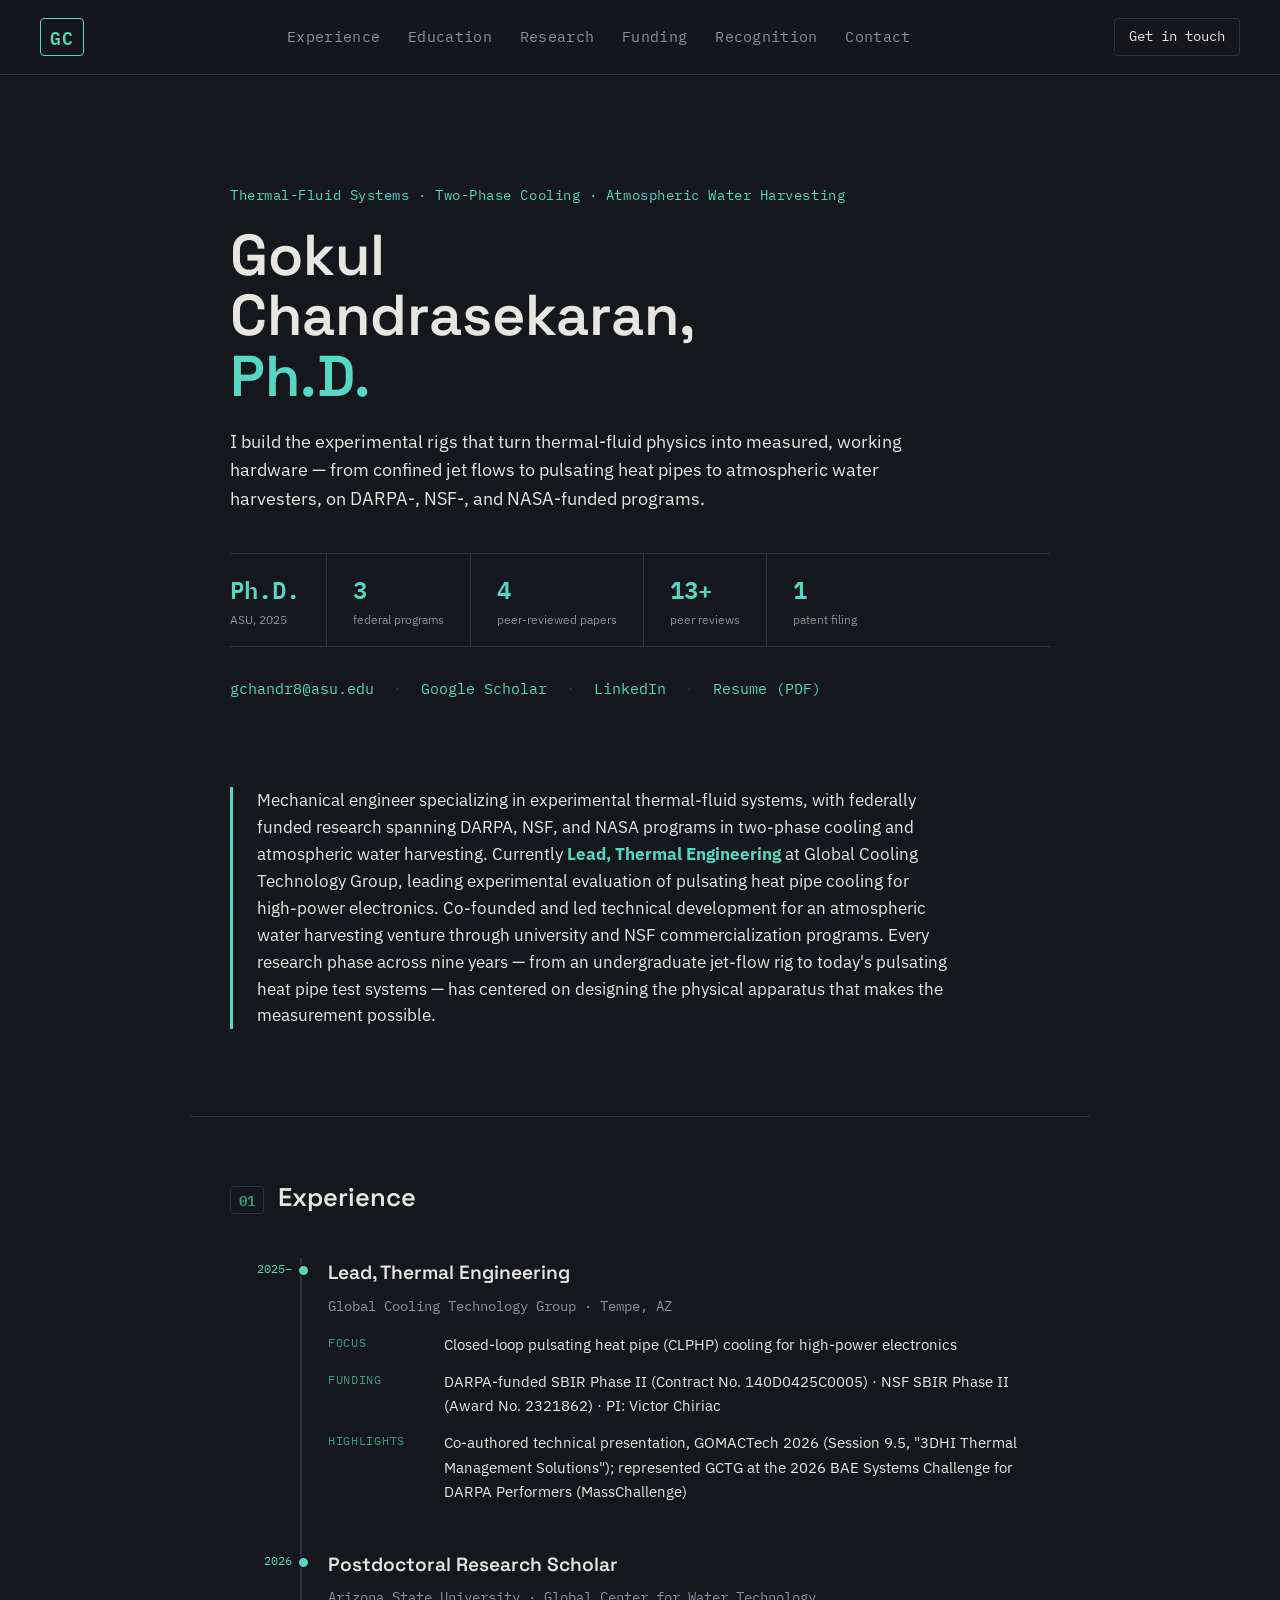
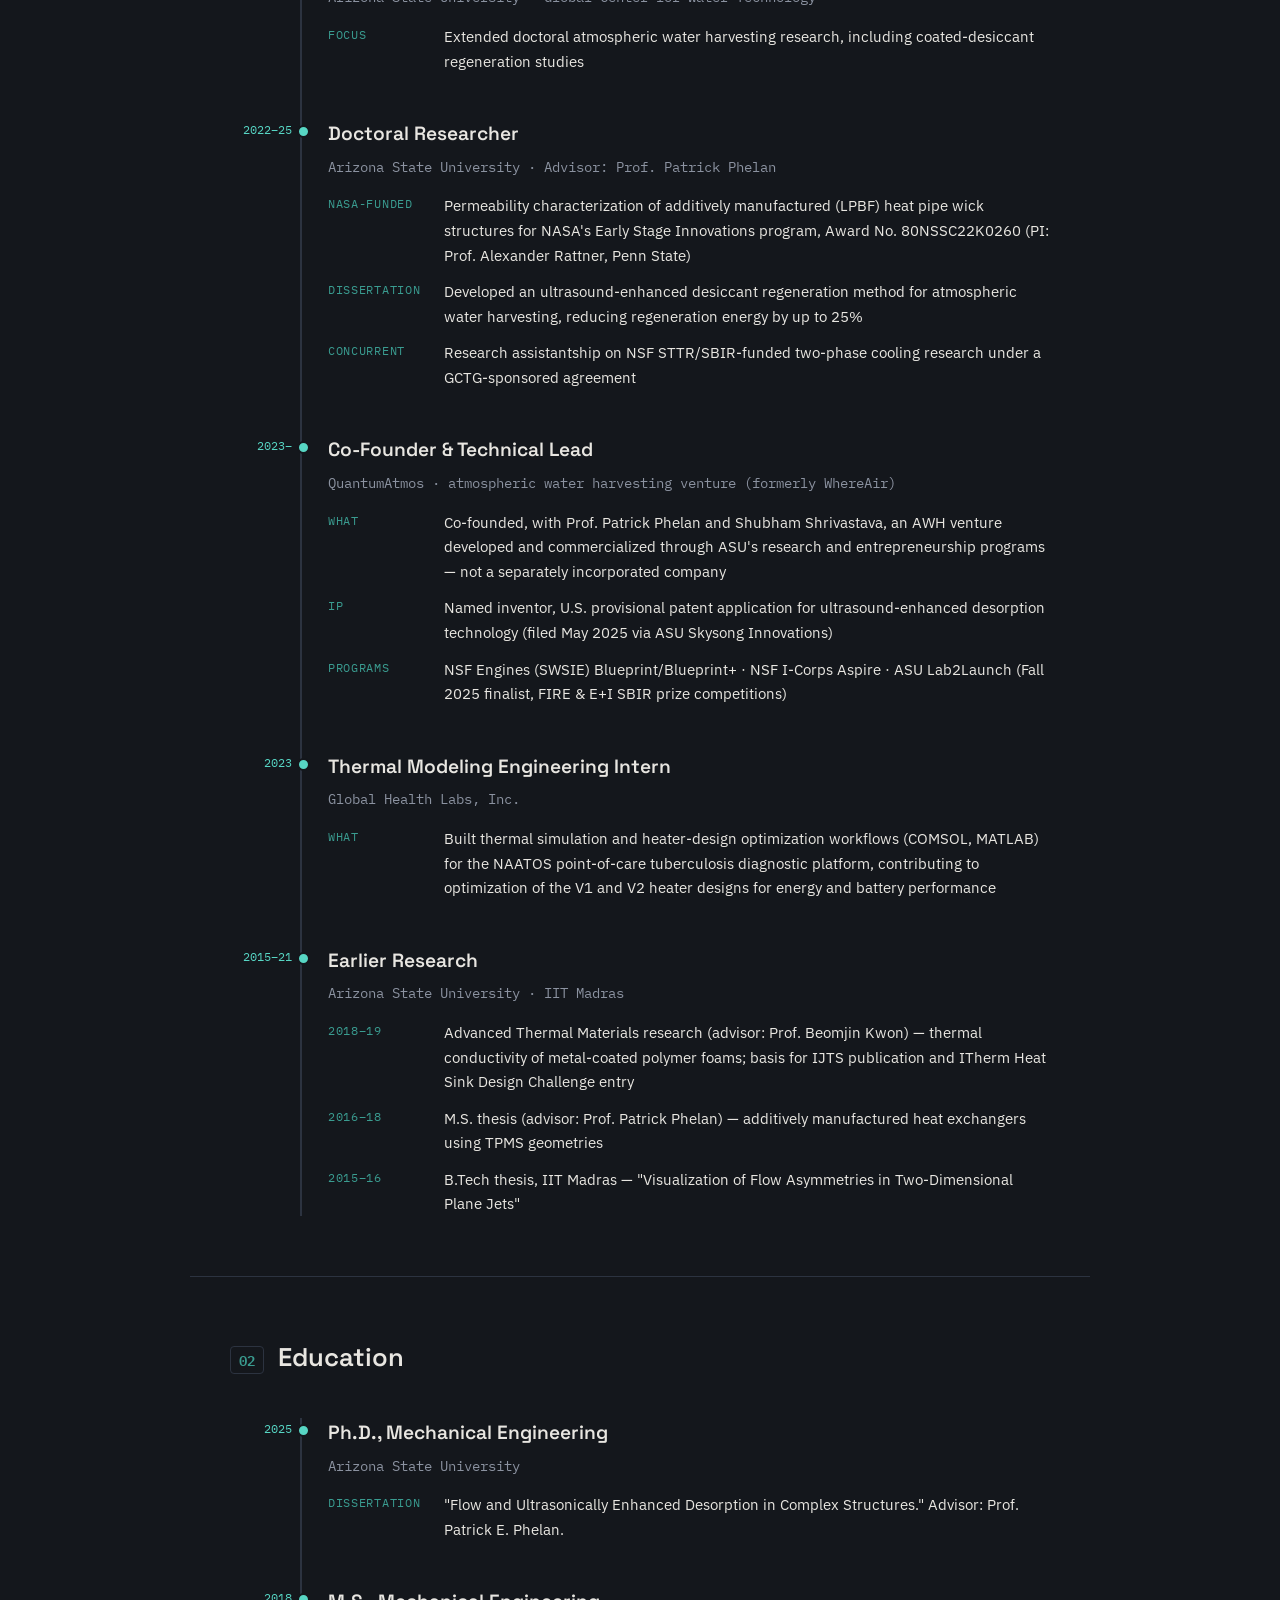
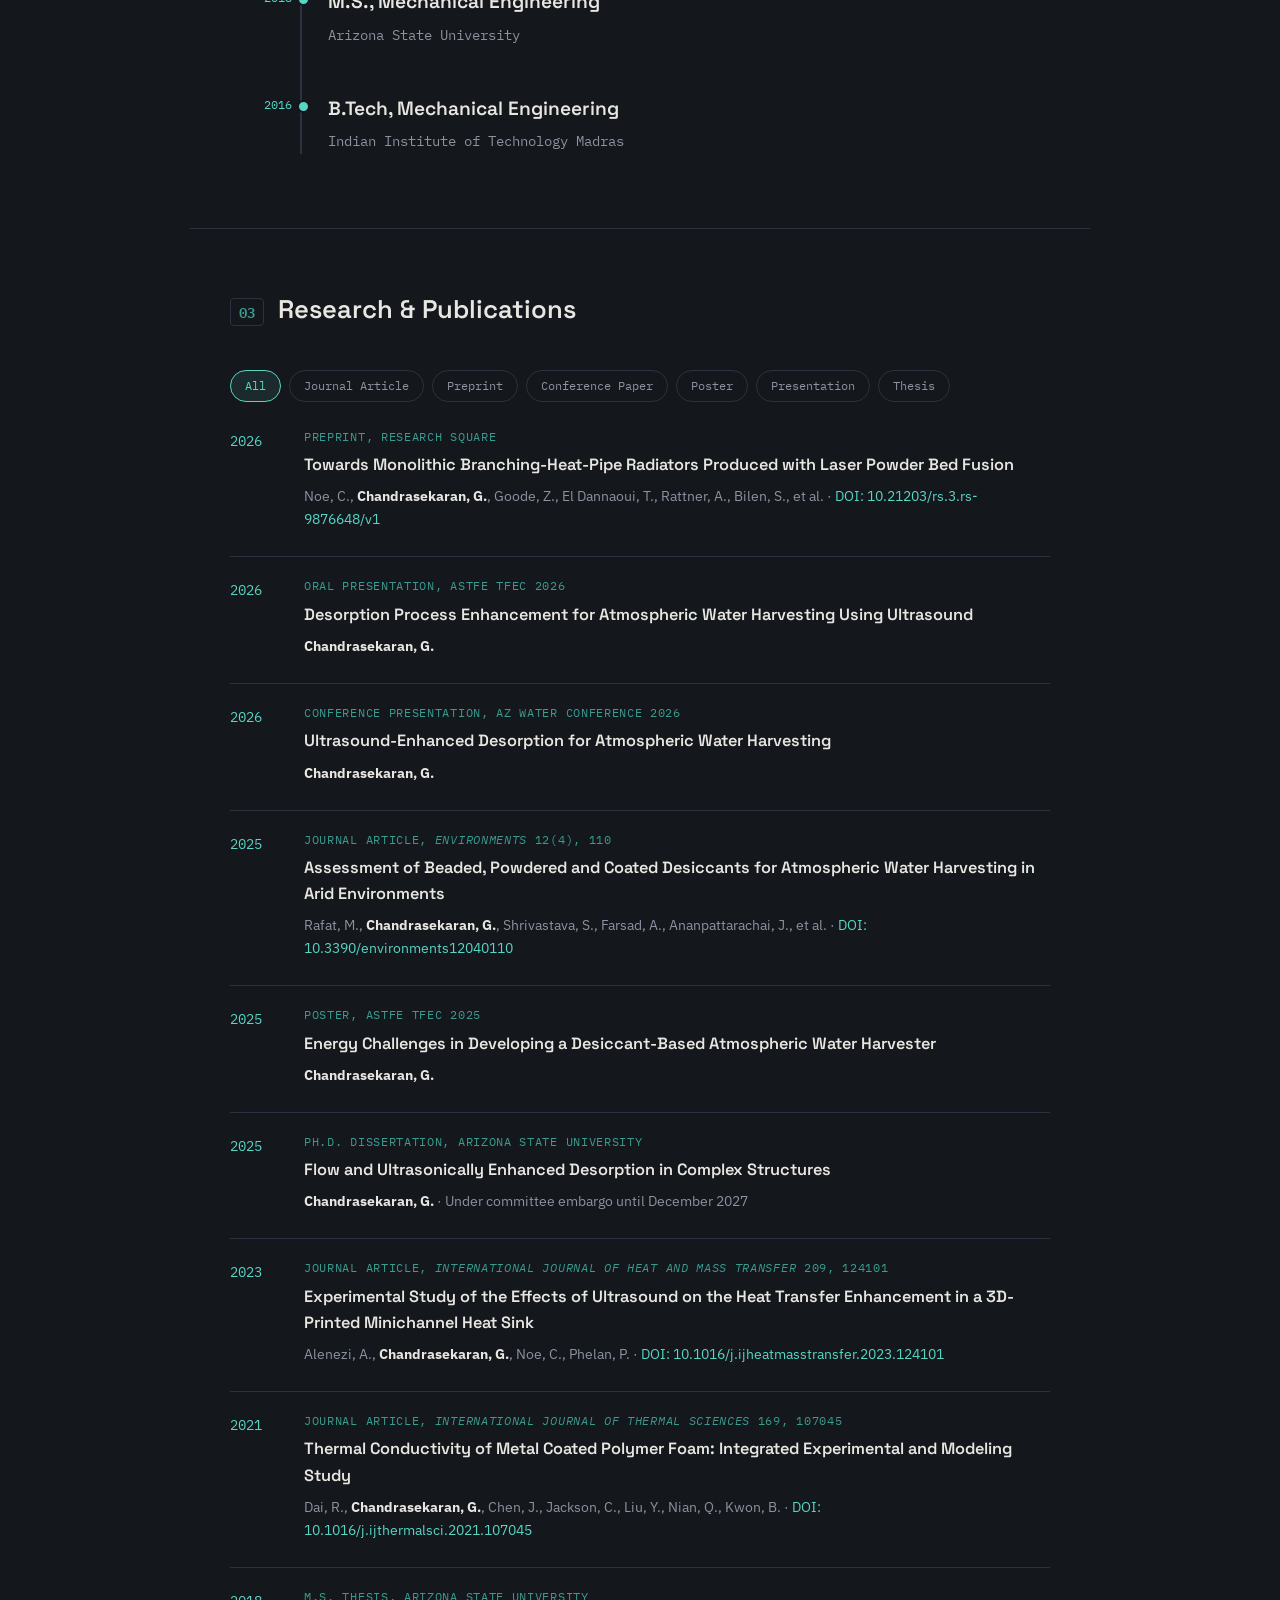
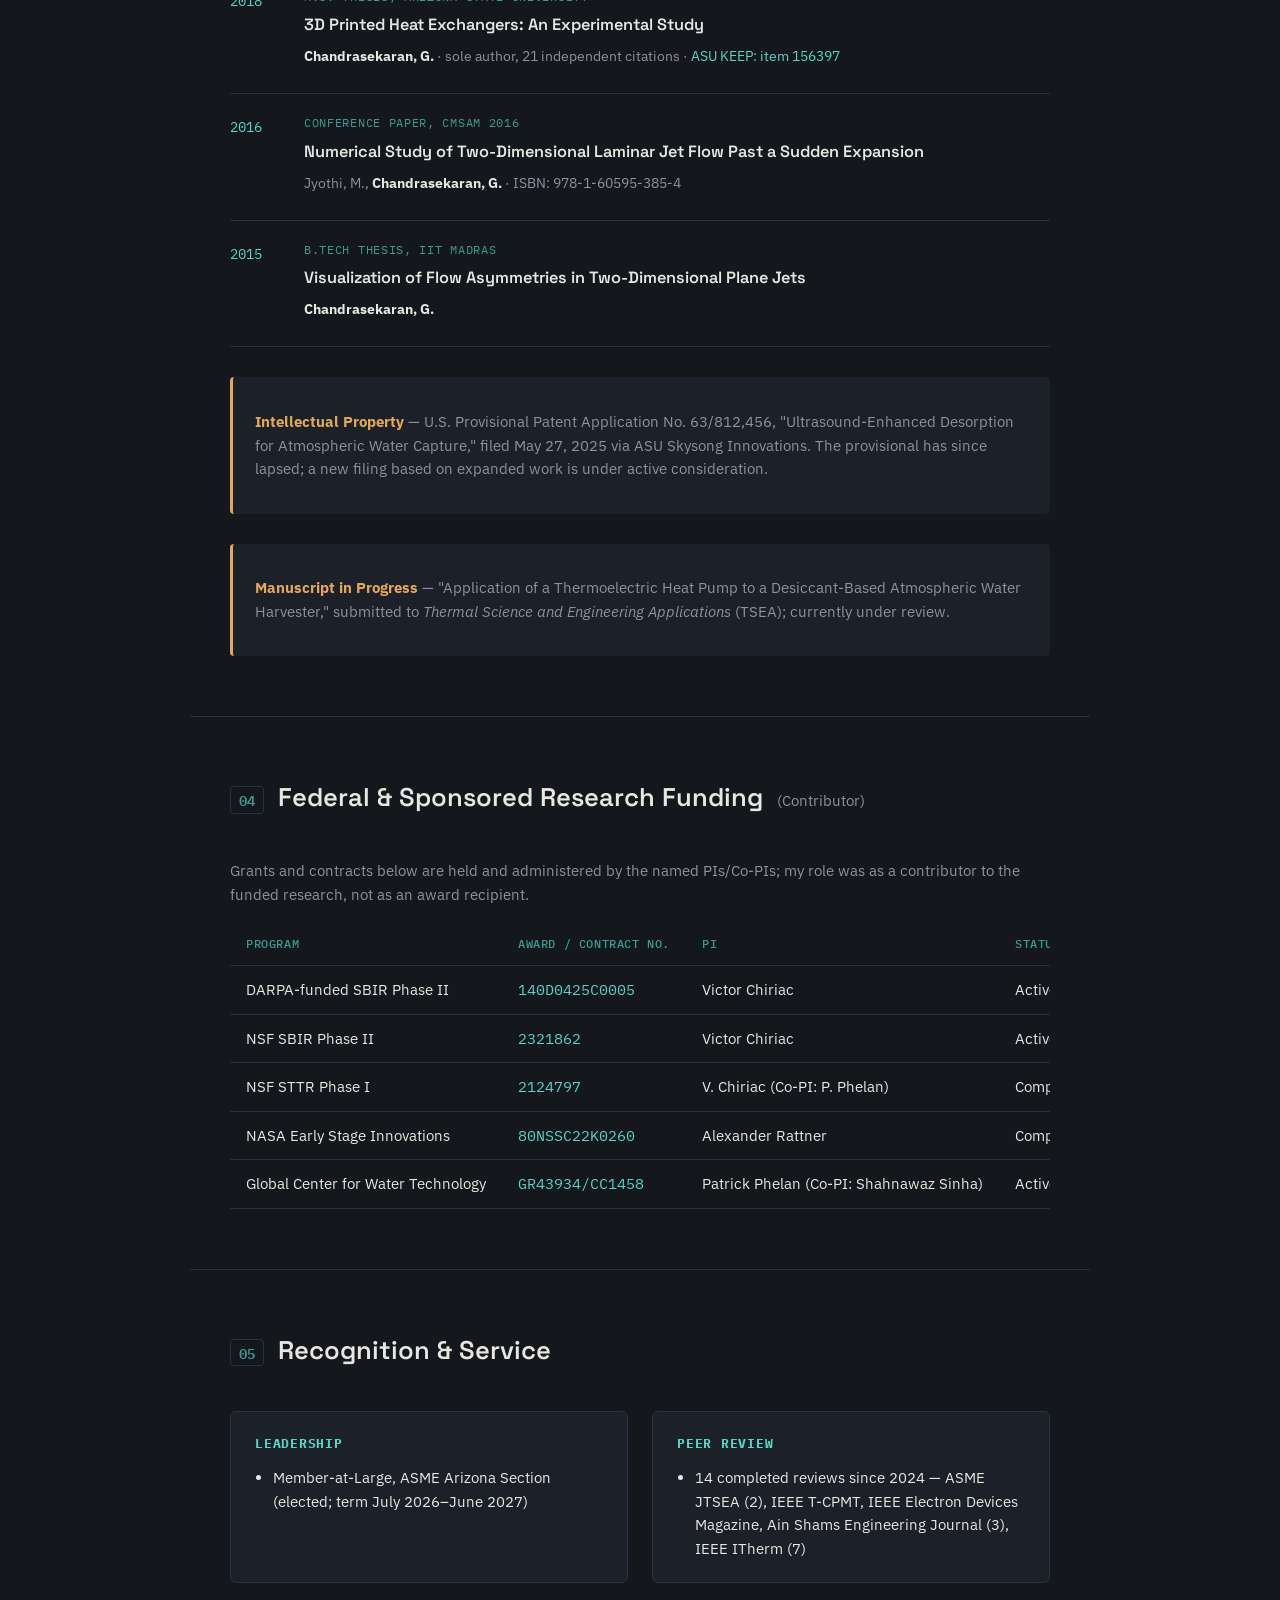
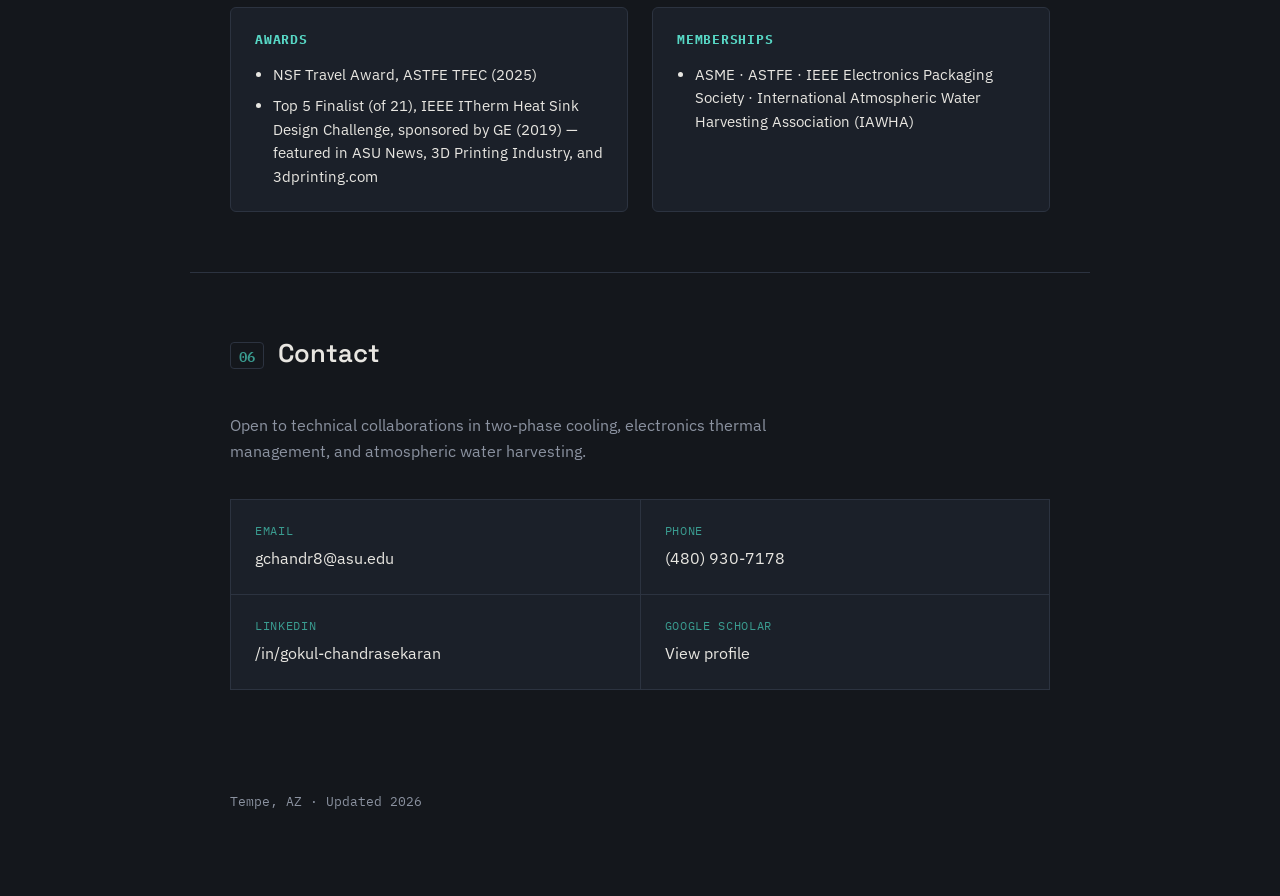
==== index.html @ faaa44c6 "Update peer review count and per-venue breakdown" ====
<!DOCTYPE html>
<html lang="en">
<head>
<meta charset="UTF-8">
<meta name="viewport" content="width=device-width, initial-scale=1.0">
<title>Gokul Chandrasekaran, Ph.D. — Thermal Systems Engineer</title>
<meta name="description" content="Gokul Chandrasekaran, Ph.D. — Thermal-fluid systems engineer specializing in two-phase cooling and atmospheric water harvesting. DARPA, NSF, and NASA-funded research.">
<link rel="preconnect" href="https://fonts.googleapis.com">
<link rel="preconnect" href="https://fonts.gstatic.com" crossorigin>
<link href="https://fonts.googleapis.com/css2?family=Space+Grotesk:wght@400;500;600;700&family=IBM+Plex+Sans:wght@400;500;600&family=IBM+Plex+Mono:wght@400;500;600&display=swap" rel="stylesheet">
<link rel="stylesheet" href="styles.css">
</head>
<body>

<div class="rail-bg" aria-hidden="true"></div>

<header class="topbar">
  <a class="brand" href="#top">GC</a>
  <nav class="topnav" aria-label="Primary">
    <a href="#experience">Experience</a>
    <a href="#education">Education</a>
    <a href="#research">Research</a>
    <a href="#funding">Funding</a>
    <a href="#recognition">Recognition</a>
    <a href="#contact">Contact</a>
  </nav>
  <a class="topbar-cta" href="#contact">Get in touch</a>
</header>

<main id="top">

  <!-- HERO -->
  <section class="hero">
    <p class="eyebrow">Thermal-Fluid Systems &middot; Two-Phase Cooling &middot; Atmospheric Water Harvesting</p>
    <h1>Gokul Chandrasekaran, <span>Ph.D.</span></h1>
    <p class="hero-lede">I build the experimental rigs that turn thermal-fluid physics into measured, working hardware — from confined jet flows to pulsating heat pipes to atmospheric water harvesters, on DARPA-, NSF-, and NASA-funded programs.</p>

    <div class="stat-strip">
      <div class="stat"><span class="stat-num">Ph.D.</span><span class="stat-label">ASU, 2025</span></div>
      <div class="stat"><span class="stat-num">3</span><span class="stat-label">federal programs</span></div>
      <div class="stat"><span class="stat-num">4</span><span class="stat-label">peer-reviewed papers</span></div>
      <div class="stat"><span class="stat-num">13+</span><span class="stat-label">peer reviews</span></div>
      <div class="stat"><span class="stat-num">1</span><span class="stat-label">patent filing</span></div>
    </div>

    <div class="hero-links">
      <a href="mailto:gchandr8@asu.edu">gchandr8@asu.edu</a>
      <span class="dot">&middot;</span>
      <a href="https://scholar.google.com/citations?user=dBxdefsAAAAJ" target="_blank" rel="noopener">Google Scholar</a>
      <span class="dot">&middot;</span>
      <a href="https://www.linkedin.com/in/gokul-chandrasekaran" target="_blank" rel="noopener">LinkedIn</a>
      <span class="dot">&middot;</span>
      <a href="Resume_GC.pdf" id="resume-link" target="_blank" rel="noopener">Resume (PDF)</a>
    </div>
  </section>

  <!-- SUMMARY -->
  <section class="summary">
    <p>Mechanical engineer specializing in experimental thermal-fluid systems, with federally funded research spanning DARPA, NSF, and NASA programs in two-phase cooling and atmospheric water harvesting. Currently <strong>Lead, Thermal Engineering</strong> at Global Cooling Technology Group, leading experimental evaluation of pulsating heat pipe cooling for high-power electronics. Co-founded and led technical development for an atmospheric water harvesting venture through university and NSF commercialization programs. Every research phase across nine years &mdash; from an undergraduate jet-flow rig to today's pulsating heat pipe test systems &mdash; has centered on designing the physical apparatus that makes the measurement possible.</p>
  </section>

  <!-- EXPERIENCE -->
  <section id="experience" class="section">
    <h2><span class="sec-eyebrow">01</span> Experience</h2>

    <div class="timeline">

      <article class="entry">
        <div class="entry-mark"><span>2025&ndash;</span></div>
        <div class="entry-body">
          <div class="entry-head">
            <h3>Lead, Thermal Engineering</h3>
            <span class="entry-org">Global Cooling Technology Group &middot; Tempe, AZ</span>
          </div>
          <dl class="spec">
            <div><dt>Focus</dt><dd>Closed-loop pulsating heat pipe (CLPHP) cooling for high-power electronics</dd></div>
            <div><dt>Funding</dt><dd>DARPA-funded SBIR Phase II (Contract No. 140D0425C0005) &middot; NSF SBIR Phase II (Award No. 2321862) &middot; PI: Victor Chiriac</dd></div>
            <div><dt>Highlights</dt><dd>Co-authored technical presentation, GOMACTech 2026 (Session 9.5, "3DHI Thermal Management Solutions"); represented GCTG at the 2026 BAE Systems Challenge for DARPA Performers (MassChallenge)</dd></div>
          </dl>
        </div>
      </article>

      <article class="entry">
        <div class="entry-mark"><span>2026</span></div>
        <div class="entry-body">
          <div class="entry-head">
            <h3>Postdoctoral Research Scholar</h3>
            <span class="entry-org">Arizona State University &middot; Global Center for Water Technology</span>
          </div>
          <dl class="spec">
            <div><dt>Focus</dt><dd>Extended doctoral atmospheric water harvesting research, including coated-desiccant regeneration studies</dd></div>
          </dl>
        </div>
      </article>

      <article class="entry">
        <div class="entry-mark"><span>2022&ndash;25</span></div>
        <div class="entry-body">
          <div class="entry-head">
            <h3>Doctoral Researcher</h3>
            <span class="entry-org">Arizona State University &middot; Advisor: Prof. Patrick Phelan</span>
          </div>
          <dl class="spec">
            <div><dt>NASA-funded</dt><dd>Permeability characterization of additively manufactured (LPBF) heat pipe wick structures for NASA's Early Stage Innovations program, Award No. 80NSSC22K0260 (PI: Prof. Alexander Rattner, Penn State)</dd></div>
            <div><dt>Dissertation</dt><dd>Developed an ultrasound-enhanced desiccant regeneration method for atmospheric water harvesting, reducing regeneration energy by up to 25%</dd></div>
            <div><dt>Concurrent</dt><dd>Research assistantship on NSF STTR/SBIR-funded two-phase cooling research under a GCTG-sponsored agreement</dd></div>
          </dl>
        </div>
      </article>

      <article class="entry">
        <div class="entry-mark"><span>2023&ndash;</span></div>
        <div class="entry-body">
          <div class="entry-head">
            <h3>Co-Founder &amp; Technical Lead</h3>
            <span class="entry-org">QuantumAtmos &middot; atmospheric water harvesting venture (formerly WhereAir)</span>
          </div>
          <dl class="spec">
            <div><dt>What</dt><dd>Co-founded, with Prof. Patrick Phelan and Shubham Shrivastava, an AWH venture developed and commercialized through ASU's research and entrepreneurship programs &mdash; not a separately incorporated company</dd></div>
            <div><dt>IP</dt><dd>Named inventor, U.S. provisional patent application for ultrasound-enhanced desorption technology (filed May 2025 via ASU Skysong Innovations)</dd></div>
            <div><dt>Programs</dt><dd>NSF Engines (SWSIE) Blueprint/Blueprint+ &middot; NSF I-Corps Aspire &middot; ASU Lab2Launch (Fall 2025 finalist, FIRE &amp; E+I SBIR prize competitions)</dd></div>
          </dl>
        </div>
      </article>

      <article class="entry">
        <div class="entry-mark"><span>2023</span></div>
        <div class="entry-body">
          <div class="entry-head">
            <h3>Thermal Modeling Engineering Intern</h3>
            <span class="entry-org">Global Health Labs, Inc.</span>
          </div>
          <dl class="spec">
            <div><dt>What</dt><dd>Built thermal simulation and heater-design optimization workflows (COMSOL, MATLAB) for the NAATOS point-of-care tuberculosis diagnostic platform, contributing to optimization of the V1 and V2 heater designs for energy and battery performance</dd></div>
          </dl>
        </div>
      </article>

      <article class="entry">
        <div class="entry-mark"><span>2015&ndash;21</span></div>
        <div class="entry-body">
          <div class="entry-head">
            <h3>Earlier Research</h3>
            <span class="entry-org">Arizona State University &middot; IIT Madras</span>
          </div>
          <dl class="spec">
            <div><dt>2018&ndash;19</dt><dd>Advanced Thermal Materials research (advisor: Prof. Beomjin Kwon) &mdash; thermal conductivity of metal-coated polymer foams; basis for IJTS publication and ITherm Heat Sink Design Challenge entry</dd></div>
            <div><dt>2016&ndash;18</dt><dd>M.S. thesis (advisor: Prof. Patrick Phelan) &mdash; additively manufactured heat exchangers using TPMS geometries</dd></div>
            <div><dt>2015&ndash;16</dt><dd>B.Tech thesis, IIT Madras &mdash; "Visualization of Flow Asymmetries in Two-Dimensional Plane Jets"</dd></div>
          </dl>
        </div>
      </article>

    </div>
  </section>

  <!-- EDUCATION -->
  <section id="education" class="section">
    <h2><span class="sec-eyebrow">02</span> Education</h2>

    <div class="timeline">

      <article class="entry">
        <div class="entry-mark"><span>2025</span></div>
        <div class="entry-body">
          <div class="entry-head">
            <h3>Ph.D., Mechanical Engineering</h3>
            <span class="entry-org">Arizona State University</span>
          </div>
          <dl class="spec">
            <div><dt>Dissertation</dt><dd>"Flow and Ultrasonically Enhanced Desorption in Complex Structures." Advisor: Prof. Patrick E. Phelan.</dd></div>
          </dl>
        </div>
      </article>

      <article class="entry">
        <div class="entry-mark"><span>2018</span></div>
        <div class="entry-body">
          <div class="entry-head">
            <h3>M.S., Mechanical Engineering</h3>
            <span class="entry-org">Arizona State University</span>
          </div>
        </div>
      </article>

      <article class="entry">
        <div class="entry-mark"><span>2016</span></div>
        <div class="entry-body">
          <div class="entry-head">
            <h3>B.Tech, Mechanical Engineering</h3>
            <span class="entry-org">Indian Institute of Technology Madras</span>
          </div>
        </div>
      </article>

    </div>
  </section>

  <!-- RESEARCH & PUBLICATIONS -->
  <section id="research" class="section">
    <h2><span class="sec-eyebrow">03</span> Research &amp; Publications</h2>

    <div class="pub-filter" role="group" aria-label="Filter publications by type">
      <button type="button" class="pub-filter-btn is-active" data-filter="all">All</button>
      <button type="button" class="pub-filter-btn" data-filter="journal">Journal Article</button>
      <button type="button" class="pub-filter-btn" data-filter="preprint">Preprint</button>
      <button type="button" class="pub-filter-btn" data-filter="proceedings">Conference Paper</button>
      <button type="button" class="pub-filter-btn" data-filter="poster">Poster</button>
      <button type="button" class="pub-filter-btn" data-filter="presentation">Presentation</button>
      <button type="button" class="pub-filter-btn" data-filter="thesis">Thesis</button>
    </div>

    <ul class="pub-list">
      <li data-type="preprint">
        <div class="pub-main">
          <span class="pub-year">2026</span>
          <div>
            <p class="pub-type">Preprint, Research Square</p>
            <p class="pub-title">Towards Monolithic Branching-Heat-Pipe Radiators Produced with Laser Powder Bed Fusion</p>
            <p class="pub-meta">Noe, C., <strong>Chandrasekaran, G.</strong>, Goode, Z., El Dannaoui, T., Rattner, A., Bilen, S., et al. &middot; <a href="https://doi.org/10.21203/rs.3.rs-9876648/v1" target="_blank" rel="noopener">DOI: 10.21203/rs.3.rs-9876648/v1</a></p>
          </div>
        </div>
      </li>
      <li data-type="presentation">
        <div class="pub-main">
          <span class="pub-year">2026</span>
          <div>
            <p class="pub-type">Oral Presentation, ASTFE TFEC 2026</p>
            <p class="pub-title">Desorption Process Enhancement for Atmospheric Water Harvesting Using Ultrasound</p>
            <p class="pub-meta"><strong>Chandrasekaran, G.</strong></p>
          </div>
        </div>
      </li>
      <li data-type="presentation">
        <div class="pub-main">
          <span class="pub-year">2026</span>
          <div>
            <p class="pub-type">Conference Presentation, AZ Water Conference 2026</p>
            <p class="pub-title">Ultrasound-Enhanced Desorption for Atmospheric Water Harvesting</p>
            <p class="pub-meta"><strong>Chandrasekaran, G.</strong></p>
          </div>
        </div>
      </li>
      <li data-type="journal">
        <div class="pub-main">
          <span class="pub-year">2025</span>
          <div>
            <p class="pub-type">Journal Article, <em>Environments</em> 12(4), 110</p>
            <p class="pub-title">Assessment of Beaded, Powdered and Coated Desiccants for Atmospheric Water Harvesting in Arid Environments</p>
            <p class="pub-meta">Rafat, M., <strong>Chandrasekaran, G.</strong>, Shrivastava, S., Farsad, A., Ananpattarachai, J., et al. &middot; <a href="https://doi.org/10.3390/environments12040110" target="_blank" rel="noopener">DOI: 10.3390/environments12040110</a></p>
          </div>
        </div>
      </li>
      <li data-type="poster">
        <div class="pub-main">
          <span class="pub-year">2025</span>
          <div>
            <p class="pub-type">Poster, ASTFE TFEC 2025</p>
            <p class="pub-title">Energy Challenges in Developing a Desiccant-Based Atmospheric Water Harvester</p>
            <p class="pub-meta"><strong>Chandrasekaran, G.</strong></p>
          </div>
        </div>
      </li>
      <li data-type="thesis">
        <div class="pub-main">
          <span class="pub-year">2025</span>
          <div>
            <p class="pub-type">Ph.D. Dissertation, Arizona State University</p>
            <p class="pub-title">Flow and Ultrasonically Enhanced Desorption in Complex Structures</p>
            <p class="pub-meta"><strong>Chandrasekaran, G.</strong> &middot; Under committee embargo until December 2027</p>
          </div>
        </div>
      </li>
      <li data-type="journal">
        <div class="pub-main">
          <span class="pub-year">2023</span>
          <div>
            <p class="pub-type">Journal Article, <em>International Journal of Heat and Mass Transfer</em> 209, 124101</p>
            <p class="pub-title">Experimental Study of the Effects of Ultrasound on the Heat Transfer Enhancement in a 3D-Printed Minichannel Heat Sink</p>
            <p class="pub-meta">Alenezi, A., <strong>Chandrasekaran, G.</strong>, Noe, C., Phelan, P. &middot; <a href="https://doi.org/10.1016/j.ijheatmasstransfer.2023.124101" target="_blank" rel="noopener">DOI: 10.1016/j.ijheatmasstransfer.2023.124101</a></p>
          </div>
        </div>
      </li>
      <li data-type="journal">
        <div class="pub-main">
          <span class="pub-year">2021</span>
          <div>
            <p class="pub-type">Journal Article, <em>International Journal of Thermal Sciences</em> 169, 107045</p>
            <p class="pub-title">Thermal Conductivity of Metal Coated Polymer Foam: Integrated Experimental and Modeling Study</p>
            <p class="pub-meta">Dai, R., <strong>Chandrasekaran, G.</strong>, Chen, J., Jackson, C., Liu, Y., Nian, Q., Kwon, B. &middot; <a href="https://doi.org/10.1016/j.ijthermalsci.2021.107045" target="_blank" rel="noopener">DOI: 10.1016/j.ijthermalsci.2021.107045</a></p>
          </div>
        </div>
      </li>
      <li data-type="thesis">
        <div class="pub-main">
          <span class="pub-year">2018</span>
          <div>
            <p class="pub-type">M.S. Thesis, Arizona State University</p>
            <p class="pub-title">3D Printed Heat Exchangers: An Experimental Study</p>
            <p class="pub-meta"><strong>Chandrasekaran, G.</strong> &middot; sole author, 21 independent citations &middot; <a href="https://keep.lib.asu.edu/items/156397" target="_blank" rel="noopener">ASU KEEP: item 156397</a></p>
          </div>
        </div>
      </li>
      <li data-type="proceedings">
        <div class="pub-main">
          <span class="pub-year">2016</span>
          <div>
            <p class="pub-type">Conference Paper, CMSAM 2016</p>
            <p class="pub-title">Numerical Study of Two-Dimensional Laminar Jet Flow Past a Sudden Expansion</p>
            <p class="pub-meta">Jyothi, M., <strong>Chandrasekaran, G.</strong> &middot; ISBN: 978-1-60595-385-4</p>
          </div>
        </div>
      </li>
      <li data-type="thesis">
        <div class="pub-main">
          <span class="pub-year">2015</span>
          <div>
            <p class="pub-type">B.Tech Thesis, IIT Madras</p>
            <p class="pub-title">Visualization of Flow Asymmetries in Two-Dimensional Plane Jets</p>
            <p class="pub-meta"><strong>Chandrasekaran, G.</strong></p>
          </div>
        </div>
      </li>
    </ul>
    <p class="pub-empty" hidden>No entries match this filter.</p>

    <div class="ip-note">
      <p><strong>Intellectual Property</strong> &mdash; U.S. Provisional Patent Application No. 63/812,456, "Ultrasound-Enhanced Desorption for Atmospheric Water Capture," filed May 27, 2025 via ASU Skysong Innovations. The provisional has since lapsed; a new filing based on expanded work is under active consideration.</p>
    </div>

    <div class="ip-note">
      <p><strong>Manuscript in Progress</strong> &mdash; "Application of a Thermoelectric Heat Pump to a Desiccant-Based Atmospheric Water Harvester," submitted to <em>Thermal Science and Engineering Applications</em> (TSEA); currently under review.</p>
    </div>
  </section>

  <!-- FUNDING -->
  <section id="funding" class="section">
    <h2><span class="sec-eyebrow">04</span> Federal &amp; Sponsored Research Funding <span class="sec-note">(Contributor)</span></h2>
    <p class="sec-note">Grants and contracts below are held and administered by the named PIs/Co-PIs; my role was as a contributor to the funded research, not as an award recipient.</p>

    <div class="table-wrap">
      <table class="funding-table">
        <thead>
          <tr><th>Program</th><th>Award / Contract No.</th><th>PI</th><th>Status</th></tr>
        </thead>
        <tbody>
          <tr><td>DARPA-funded SBIR Phase II</td><td>140D0425C0005</td><td>Victor Chiriac</td><td>Active</td></tr>
          <tr><td>NSF SBIR Phase II</td><td>2321862</td><td>Victor Chiriac</td><td>Active thru 03/2027</td></tr>
          <tr><td>NSF STTR Phase I</td><td>2124797</td><td>V. Chiriac (Co-PI: P. Phelan)</td><td>Completed</td></tr>
          <tr><td>NASA Early Stage Innovations</td><td>80NSSC22K0260</td><td>Alexander Rattner</td><td>Completed 2025</td></tr>
          <tr><td>Global Center for Water Technology</td><td>GR43934/CC1458</td><td>Patrick Phelan (Co-PI: Shahnawaz Sinha)</td><td>Active</td></tr>
        </tbody>
      </table>
    </div>
  </section>

  <!-- RECOGNITION -->
  <section id="recognition" class="section">
    <h2><span class="sec-eyebrow">05</span> Recognition &amp; Service</h2>

    <div class="rec-grid">
      <div class="rec-card">
        <h3>Leadership</h3>
        <ul>
          <li>Member-at-Large, ASME Arizona Section (elected; term July 2026&ndash;June 2027)</li>
        </ul>
      </div>
      <div class="rec-card">
        <h3>Peer Review</h3>
        <ul>
          <li>14 completed reviews since 2024 &mdash; ASME JTSEA (2), IEEE T-CPMT, IEEE Electron Devices Magazine, Ain Shams Engineering Journal (3), IEEE ITherm (7)</li>
        </ul>
      </div>
      <div class="rec-card">
        <h3>Awards</h3>
        <ul>
          <li>NSF Travel Award, ASTFE TFEC (2025)</li>
          <li>Top 5 Finalist (of 21), IEEE ITherm Heat Sink Design Challenge, sponsored by GE (2019) &mdash; featured in ASU News, 3D Printing Industry, and 3dprinting.com</li>
        </ul>
      </div>
      <div class="rec-card">
        <h3>Memberships</h3>
        <ul>
          <li>ASME &middot; ASTFE &middot; IEEE Electronics Packaging Society &middot; International Atmospheric Water Harvesting Association (IAWHA)</li>
        </ul>
      </div>
    </div>
  </section>

  <!-- CONTACT -->
  <section id="contact" class="section contact-section">
    <h2><span class="sec-eyebrow">06</span> Contact</h2>
    <p class="contact-lede">Open to technical collaborations in two-phase cooling, electronics thermal management, and atmospheric water harvesting.</p>
    <div class="contact-grid">
      <a href="mailto:gchandr8@asu.edu" class="contact-item">
        <span class="contact-label">Email</span>
        <span class="contact-value">gchandr8@asu.edu</span>
      </a>
      <a href="tel:+14809307178" class="contact-item">
        <span class="contact-label">Phone</span>
        <span class="contact-value">(480) 930-7178</span>
      </a>
      <a href="https://www.linkedin.com/in/gokul-chandrasekaran" target="_blank" rel="noopener" class="contact-item">
        <span class="contact-label">LinkedIn</span>
        <span class="contact-value">/in/gokul-chandrasekaran</span>
      </a>
      <a href="https://scholar.google.com/citations?user=dBxdefsAAAAJ" target="_blank" rel="noopener" class="contact-item">
        <span class="contact-label">Google Scholar</span>
        <span class="contact-value">View profile</span>
      </a>
    </div>
  </section>

</main>

<footer class="site-footer">
  <p>Tempe, AZ &middot; Updated 2026</p>
</footer>

<script>
  (function () {
    var buttons = document.querySelectorAll('.pub-filter-btn');
    var items = document.querySelectorAll('.pub-list > li');
    var empty = document.querySelector('.pub-empty');

    buttons.forEach(function (btn) {
      btn.addEventListener('click', function () {
        buttons.forEach(function (b) { b.classList.remove('is-active'); });
        btn.classList.add('is-active');

        var filter = btn.getAttribute('data-filter');
        var visibleCount = 0;
        items.forEach(function (li) {
          var match = filter === 'all' || li.getAttribute('data-type') === filter;
          li.hidden = !match;
          if (match) visibleCount++;
        });
        if (empty) empty.hidden = visibleCount !== 0;
      });
    });
  })();
</script>

</body>
</html>
---- styles.css ----
/* ===== Design tokens =====
   Background   : #14171C  (deep graphite-ink)
   Surface      : #1B2029
   Text primary : #E8E6E1  (warm off-white)
   Text muted   : #8B92A0  (cool gray-blue)
   Accent (cool): #57D6C4  (calibration teal — measurement / cooling)
   Accent (warm): #E3A857  (amber — used once, sparingly, for heat contrast)
   Display face : 'Space Grotesk'
   Body face    : 'IBM Plex Sans'
   Mono/data    : 'IBM Plex Mono'
*/

:root {
  --bg: #14171C;
  --surface: #1B2029;
  --surface-2: #21272F;
  --line: #2C3340;
  --text: #E8E6E1;
  --muted: #8B92A0;
  --accent: #57D6C4;
  --accent-dim: #3A9C90;
  --warm: #E3A857;
  --display: 'Space Grotesk', sans-serif;
  --body: 'IBM Plex Sans', sans-serif;
  --mono: 'IBM Plex Mono', monospace;
}

* { box-sizing: border-box; }

html { scroll-behavior: smooth; }

@media (prefers-reduced-motion: reduce) {
  html { scroll-behavior: auto; }
  * { animation-duration: 0.001ms !important; transition-duration: 0.001ms !important; }
}

body {
  margin: 0;
  background: var(--bg);
  color: var(--text);
  font-family: var(--body);
  font-size: 16px;
  line-height: 1.6;
  -webkit-font-smoothing: antialiased;
}

a { color: var(--accent); text-decoration: none; }
a:hover { color: var(--warm); }
a:focus-visible, button:focus-visible {
  outline: 2px solid var(--accent);
  outline-offset: 3px;
}

/* subtle grid-paper texture behind everything */
.rail-bg {
  position: fixed;
  inset: 0;
  z-index: -1;
  background-image:
    linear-gradient(var(--line) 1px, transparent 1px),
    linear-gradient(90deg, var(--line) 1px, transparent 1px);
  background-size: 64px 64px;
  opacity: 0.12;
}

/* ===== Top bar ===== */
.topbar {
  position: sticky;
  top: 0;
  z-index: 50;
  display: flex;
  align-items: center;
  justify-content: space-between;
  padding: 18px 40px;
  background: rgba(20, 23, 28, 0.85);
  backdrop-filter: blur(10px);
  border-bottom: 1px solid var(--line);
}
.brand {
  font-family: var(--mono);
  font-weight: 600;
  font-size: 1.1rem;
  color: var(--accent);
  letter-spacing: 0.05em;
  border: 1.5px solid var(--accent);
  padding: 4px 9px;
  border-radius: 4px;
}
.brand:hover { color: var(--accent); background: rgba(87,214,196,0.1); }
.topnav { display: flex; gap: 28px; }
.topnav a {
  color: var(--muted);
  font-size: 0.92rem;
  font-family: var(--mono);
  letter-spacing: 0.02em;
}
.topnav a:hover { color: var(--text); }
.topbar-cta {
  font-family: var(--mono);
  font-size: 0.85rem;
  border: 1px solid var(--line);
  padding: 7px 14px;
  border-radius: 4px;
  color: var(--text);
}
.topbar-cta:hover { border-color: var(--accent); color: var(--accent); }

@media (max-width: 720px) {
  .topnav { display: none; }
  .topbar { padding: 14px 20px; }
}

/* ===== Hero ===== */
.hero {
  position: relative;
  max-width: 900px;
  margin: 0 auto;
  padding: 110px 40px 70px;
  text-align: left;
}
.eyebrow {
  font-family: var(--mono);
  color: var(--accent);
  font-size: 0.85rem;
  letter-spacing: 0.04em;
  margin: 0 0 18px;
}
.hero h1 {
  font-family: var(--display);
  font-size: clamp(2.4rem, 6vw, 3.6rem);
  font-weight: 600;
  margin: 0 0 22px;
  line-height: 1.05;
  max-width: 11ch;
}
.hero h1 span { color: var(--accent); }
.hero-lede {
  max-width: 62ch;
  color: var(--text);
  font-size: 1.1rem;
  margin: 0 0 40px;
}
.stat-strip {
  display: flex;
  flex-wrap: wrap;
  gap: 0;
  border-top: 1px solid var(--line);
  border-bottom: 1px solid var(--line);
  margin-bottom: 30px;
}
.stat {
  display: flex;
  flex-direction: column;
  padding: 16px 26px 16px 0;
  margin-right: 26px;
  border-right: 1px solid var(--line);
}
.stat:last-child { border-right: none; }
.stat-num {
  font-family: var(--mono);
  font-size: 1.5rem;
  color: var(--accent);
  font-weight: 600;
}
.stat-label {
  font-size: 0.78rem;
  color: var(--muted);
  margin-top: 2px;
}
.hero-links {
  font-family: var(--mono);
  font-size: 0.92rem;
  color: var(--muted);
}
.hero-links .dot { margin: 0 10px; color: var(--line); }

@media (max-width: 720px) {
  .hero { padding: 90px 20px 50px; }
  .stat { padding-right: 16px; margin-right: 16px; }
}

/* ===== Summary ===== */
.summary {
  max-width: 900px;
  margin: 0 auto;
  padding: 0 40px 70px;
}
.summary p {
  font-size: 1.05rem;
  color: var(--text);
  border-left: 3px solid var(--accent);
  padding-left: 24px;
  max-width: 72ch;
}
.summary strong { color: var(--accent); }

@media (max-width: 720px) { .summary { padding: 0 20px 50px; } }

/* ===== Section shared ===== */
.section {
  max-width: 900px;
  margin: 0 auto;
  padding: 60px 40px;
  border-top: 1px solid var(--line);
}
.section h2 {
  font-family: var(--display);
  font-size: 1.6rem;
  font-weight: 600;
  display: flex;
  align-items: baseline;
  gap: 14px;
  margin: 0 0 40px;
}
.sec-eyebrow {
  font-family: var(--mono);
  font-size: 0.85rem;
  color: var(--accent-dim);
  border: 1px solid var(--line);
  border-radius: 4px;
  padding: 2px 8px;
}
.sec-note {
  font-family: var(--body);
  font-size: 0.95rem;
  font-weight: 400;
  color: var(--muted);
}

@media (max-width: 720px) { .section { padding: 50px 20px; } }

/* ===== Experience timeline ===== */
.timeline {
  position: relative;
  padding-left: 26px;
  border-left: 2px solid var(--line);
}
.entry { position: relative; margin-bottom: 46px; }
.entry:last-child { margin-bottom: 0; }
.entry-mark {
  position: absolute;
  left: -37px;
  top: 2px;
  width: 20px;
  text-align: right;
}
.entry-mark span {
  font-family: var(--mono);
  font-size: 0.72rem;
  color: var(--accent);
  background: var(--bg);
  display: none;
}
.entry::before {
  content: '';
  position: absolute;
  left: -31px;
  top: 6px;
  width: 9px;
  height: 9px;
  border-radius: 50%;
  background: var(--accent);
  border: 2px solid var(--bg);
}
.entry-head { margin-bottom: 14px; }
.entry-head h3 {
  font-family: var(--display);
  font-size: 1.2rem;
  font-weight: 600;
  margin: 0 0 4px;
}
.entry-org {
  font-family: var(--mono);
  font-size: 0.85rem;
  color: var(--muted);
}
.spec { margin: 0; display: grid; gap: 12px; }
.spec > div { display: grid; grid-template-columns: 100px 1fr; gap: 16px; }
.spec dt {
  font-family: var(--mono);
  font-size: 0.72rem;
  color: var(--accent-dim);
  text-transform: uppercase;
  letter-spacing: 0.06em;
  padding-top: 2px;
}
.spec dd { margin: 0; color: var(--text); font-size: 0.96rem; }

@media (max-width: 640px) {
  .timeline { padding-left: 20px; }
  .entry::before { left: -25px; }
  .spec > div { grid-template-columns: 1fr; gap: 4px; }
}

/* show the year mark on wide screens as a left rail label */
@media (min-width: 1080px) {
  .timeline { margin-left: 70px; }
  .entry-mark span { display: block; }
  .entry-mark { left: -110px; width: 74px; }
}

/* ===== Publications ===== */
.pub-filter { display: flex; flex-wrap: wrap; gap: 8px; margin: 0 0 26px; }
.pub-filter-btn {
  appearance: none;
  -webkit-appearance: none;
  -moz-appearance: none;
  font: inherit;
  font-family: var(--mono);
  font-size: 0.78rem;
  color: var(--muted);
  background: transparent;
  border: 1px solid var(--line);
  border-radius: 999px;
  padding: 5px 14px;
  cursor: pointer;
  transition: border-color 0.15s, color 0.15s, background 0.15s;
}
.pub-filter-btn:hover { border-color: var(--accent-dim); color: var(--text); }
.pub-filter-btn.is-active {
  border-color: var(--accent);
  color: var(--accent);
  background: rgba(87, 214, 196, 0.1);
}
.pub-empty { color: var(--muted); font-size: 0.92rem; padding: 20px 0; }
.pub-type {
  font-family: var(--mono);
  font-size: 0.72rem;
  color: var(--accent-dim);
  text-transform: uppercase;
  letter-spacing: 0.06em;
  margin: 0 0 6px;
}
.pub-list { list-style: none; margin: 0; padding: 0; }
.pub-list li {
  padding: 20px 0;
  border-bottom: 1px solid var(--line);
}
.pub-list li:first-child { padding-top: 0; }
.pub-main { display: grid; grid-template-columns: 56px 1fr; gap: 18px; }
.pub-year {
  font-family: var(--mono);
  color: var(--accent);
  font-size: 0.9rem;
  padding-top: 1px;
}
.pub-title {
  font-family: var(--display);
  font-weight: 600;
  font-size: 1.02rem;
  margin: 0 0 6px;
}
.pub-meta { margin: 0 0 6px; color: var(--muted); font-size: 0.9rem; }
.pub-meta strong { color: var(--text); }
.ip-note {
  margin-top: 30px;
  padding: 18px 22px;
  background: var(--surface);
  border-left: 3px solid var(--warm);
  border-radius: 4px;
  font-size: 0.92rem;
  color: var(--muted);
}
.ip-note strong { color: var(--warm); }

@media (max-width: 640px) {
  .pub-main { grid-template-columns: 1fr; gap: 4px; }
}

/* ===== Funding table ===== */
.table-wrap { overflow-x: auto; }
.funding-table {
  width: 100%;
  border-collapse: collapse;
  font-size: 0.92rem;
}
.funding-table th, .funding-table td {
  text-align: left;
  padding: 12px 16px;
  border-bottom: 1px solid var(--line);
  white-space: nowrap;
}
.funding-table th {
  font-family: var(--mono);
  font-size: 0.75rem;
  letter-spacing: 0.05em;
  color: var(--accent-dim);
  text-transform: uppercase;
  font-weight: 500;
}
.funding-table td:nth-child(2) { font-family: var(--mono); color: var(--accent); }
.funding-table tr:hover td { background: var(--surface); }

/* ===== Recognition grid ===== */
.rec-grid {
  display: grid;
  grid-template-columns: repeat(2, 1fr);
  gap: 24px;
}
.rec-card {
  background: var(--surface);
  border: 1px solid var(--line);
  border-radius: 6px;
  padding: 22px 24px;
}
.rec-card h3 {
  font-family: var(--mono);
  font-size: 0.8rem;
  text-transform: uppercase;
  letter-spacing: 0.06em;
  color: var(--accent);
  margin: 0 0 12px;
}
.rec-card ul { margin: 0; padding-left: 18px; }
.rec-card li { margin-bottom: 8px; font-size: 0.92rem; }
.rec-card li:last-child { margin-bottom: 0; }

@media (max-width: 640px) { .rec-grid { grid-template-columns: 1fr; } }

/* ===== Contact ===== */
.contact-lede { max-width: 60ch; color: var(--muted); margin-bottom: 34px; }
.contact-grid {
  display: grid;
  grid-template-columns: repeat(2, 1fr);
  gap: 1px;
  background: var(--line);
  border: 1px solid var(--line);
}
.contact-item {
  display: flex;
  flex-direction: column;
  gap: 6px;
  background: var(--surface);
  padding: 22px 24px;
  color: var(--text);
}
.contact-item:hover { background: var(--surface-2); }
.contact-label {
  font-family: var(--mono);
  font-size: 0.72rem;
  color: var(--accent-dim);
  text-transform: uppercase;
  letter-spacing: 0.06em;
}
.contact-value { font-size: 1rem; }

@media (max-width: 640px) { .contact-grid { grid-template-columns: 1fr; } }

/* ===== Footer ===== */
.site-footer {
  max-width: 900px;
  margin: 0 auto;
  padding: 30px 40px 70px;
  color: var(--muted);
  font-family: var(--mono);
  font-size: 0.8rem;
}
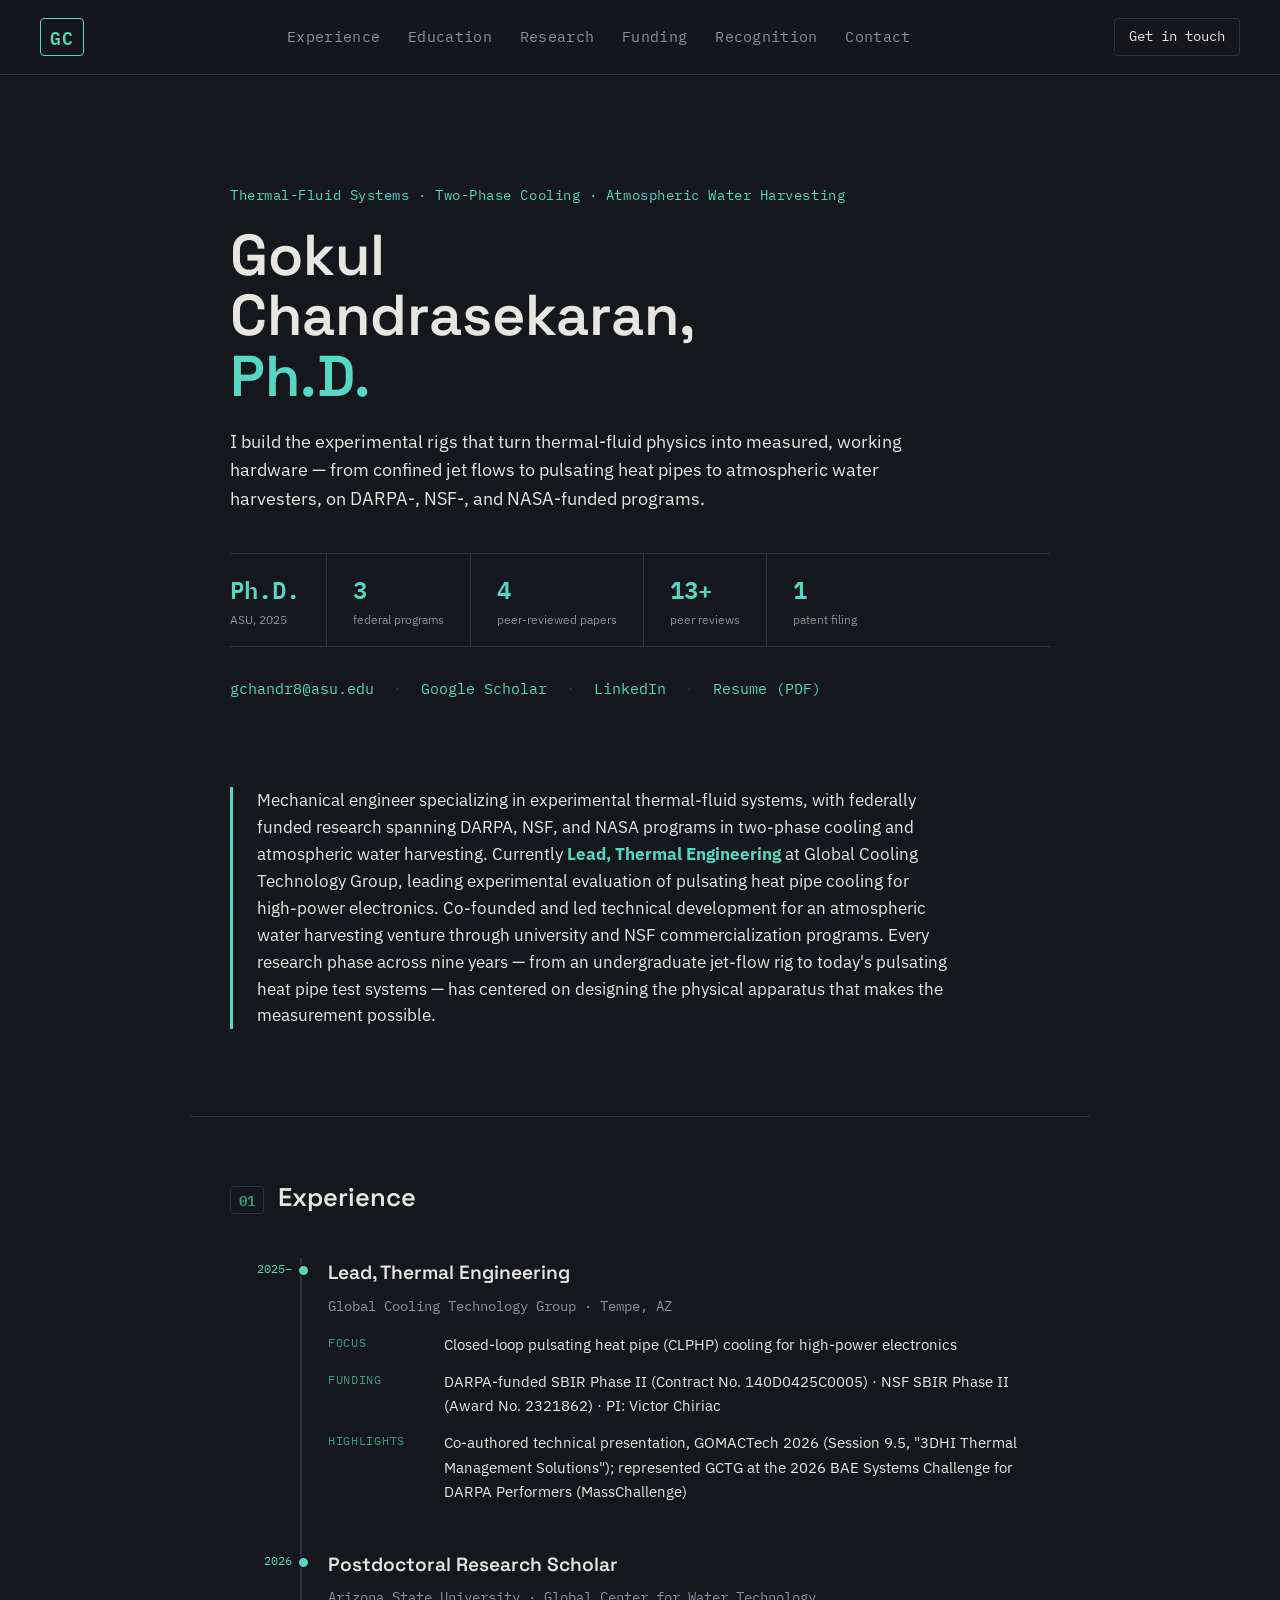
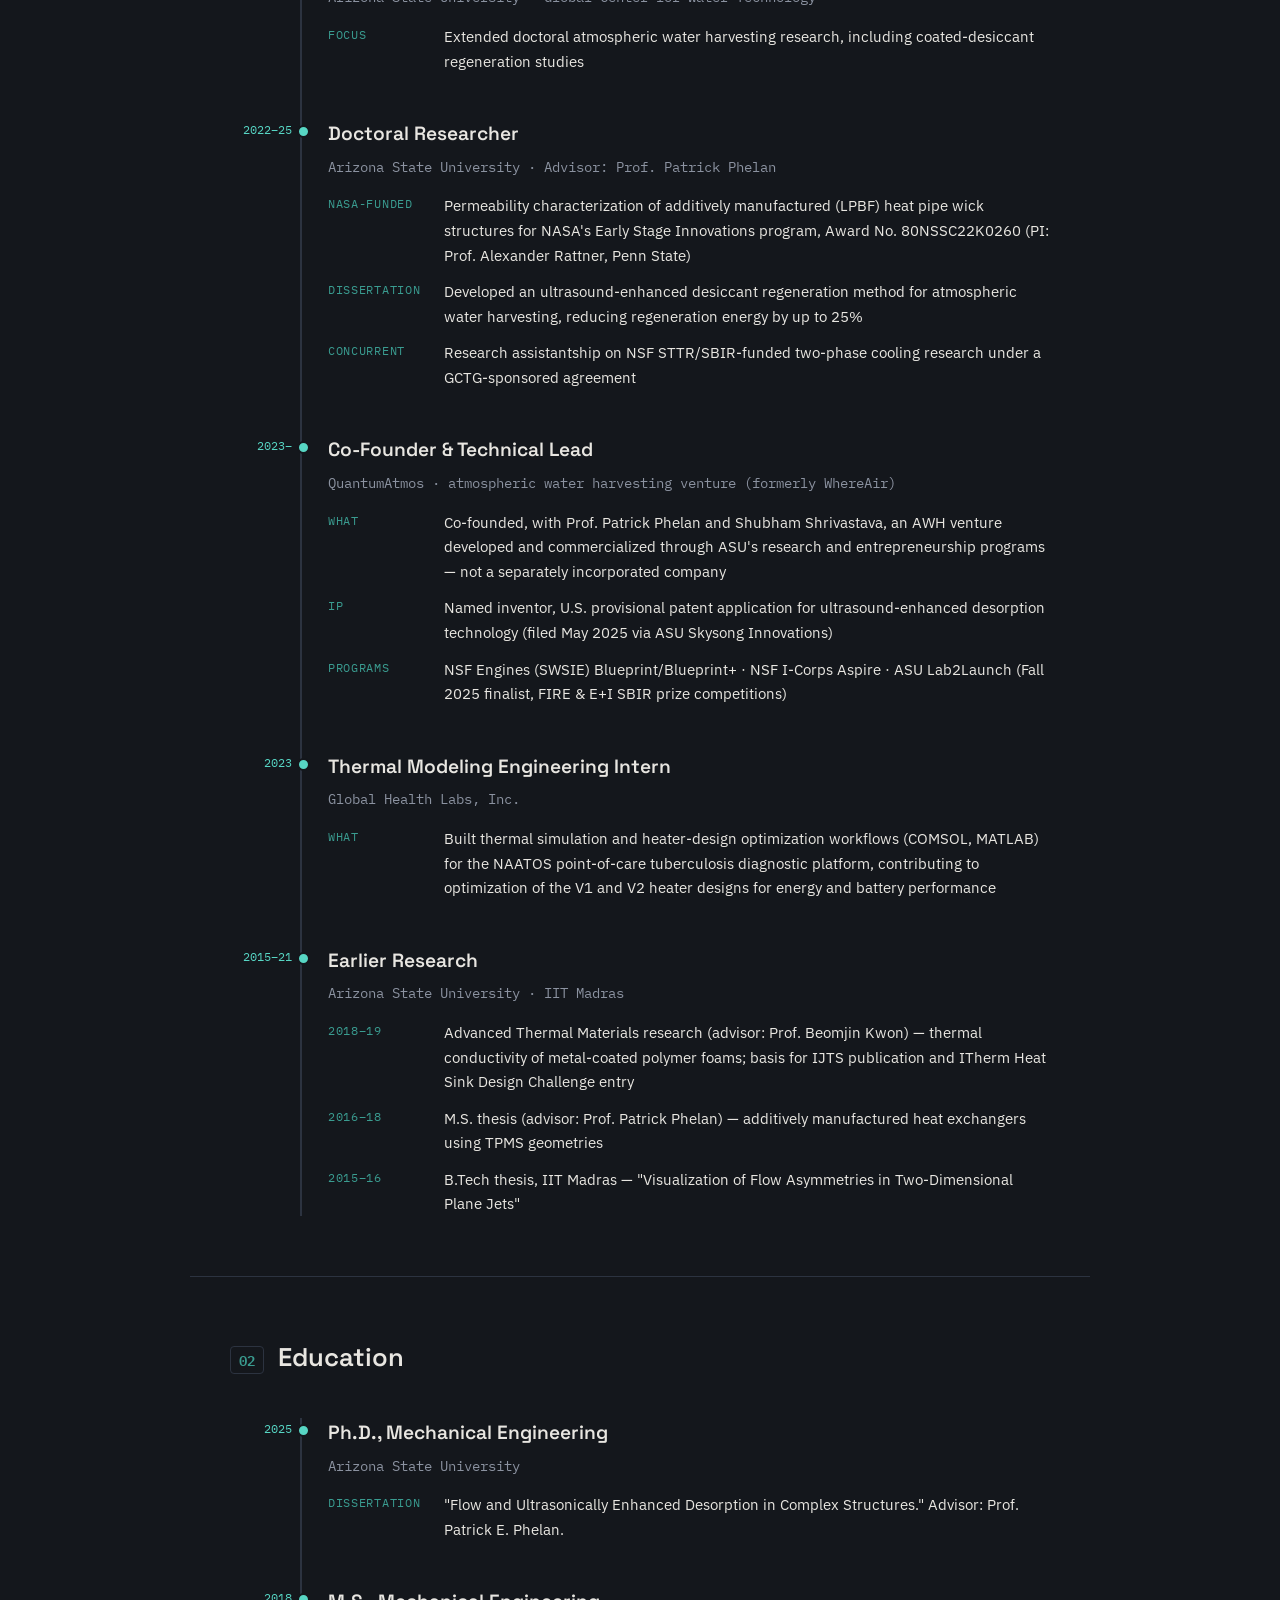
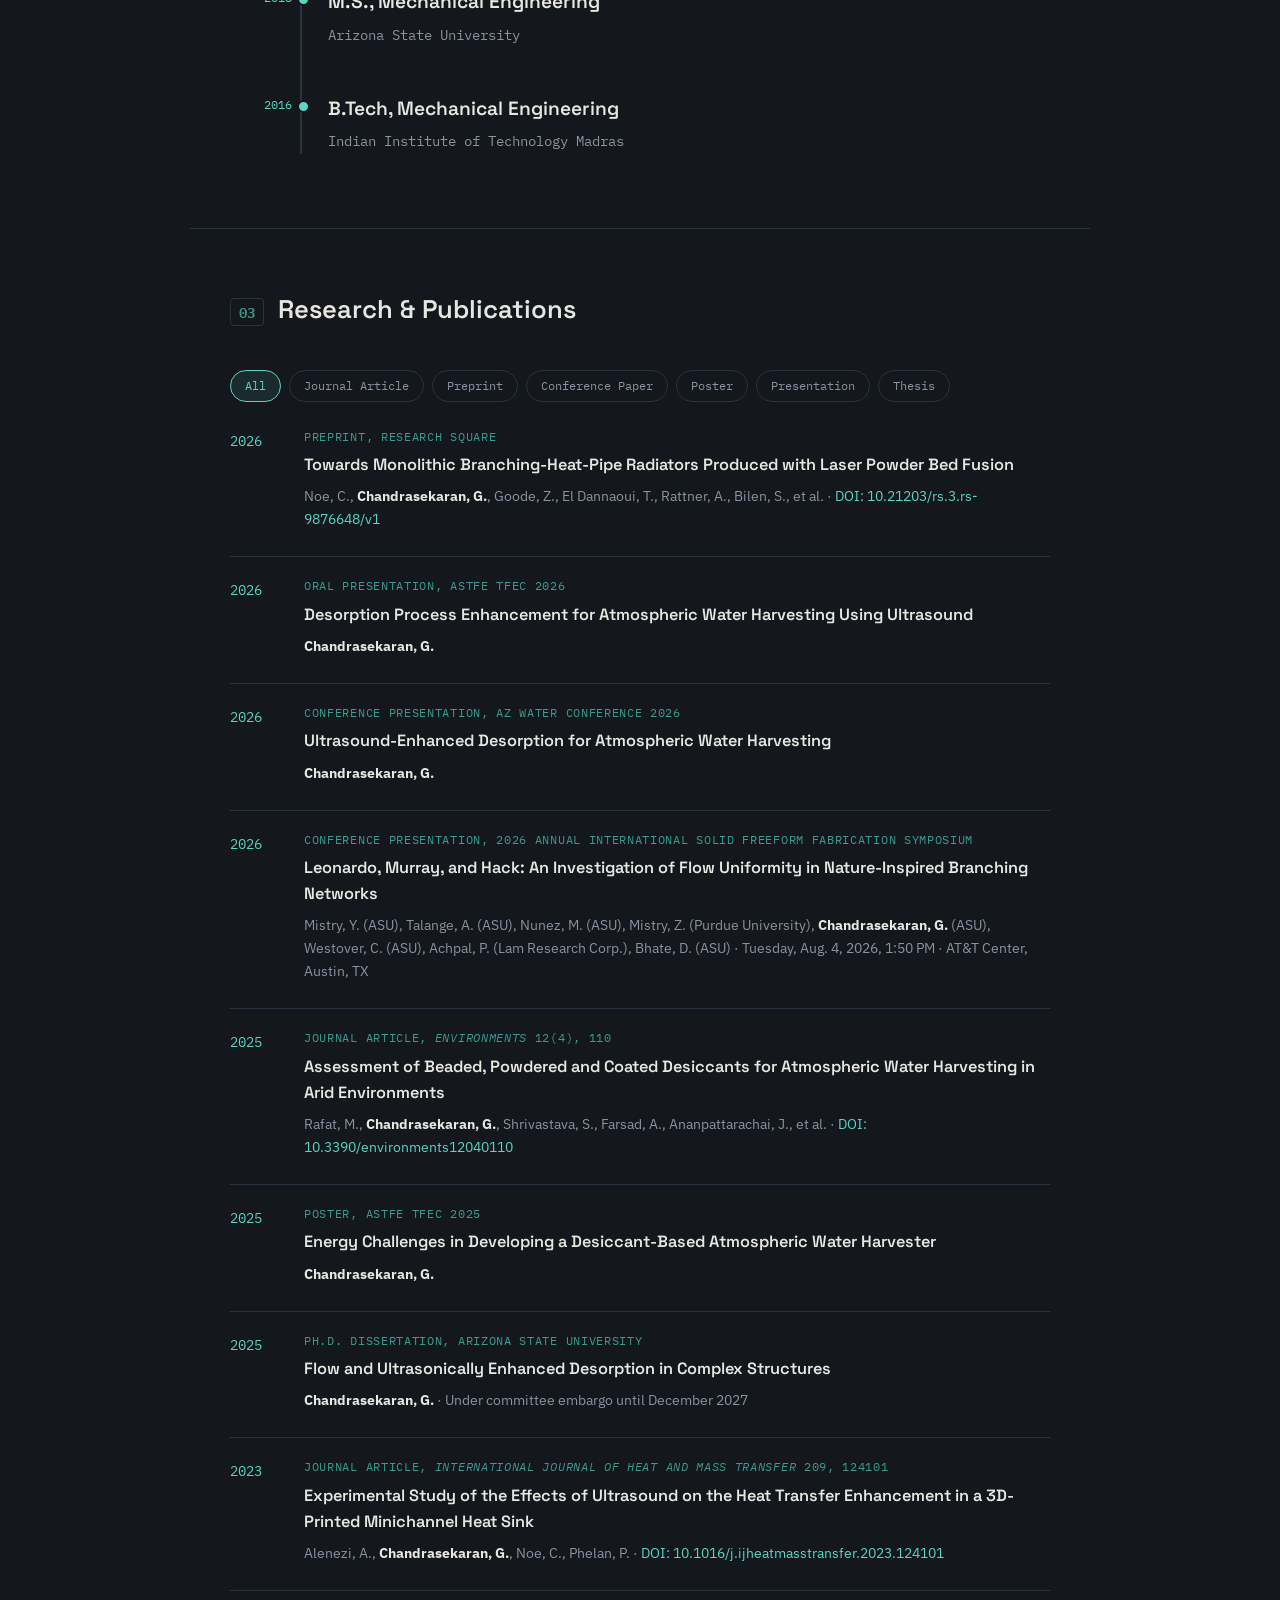
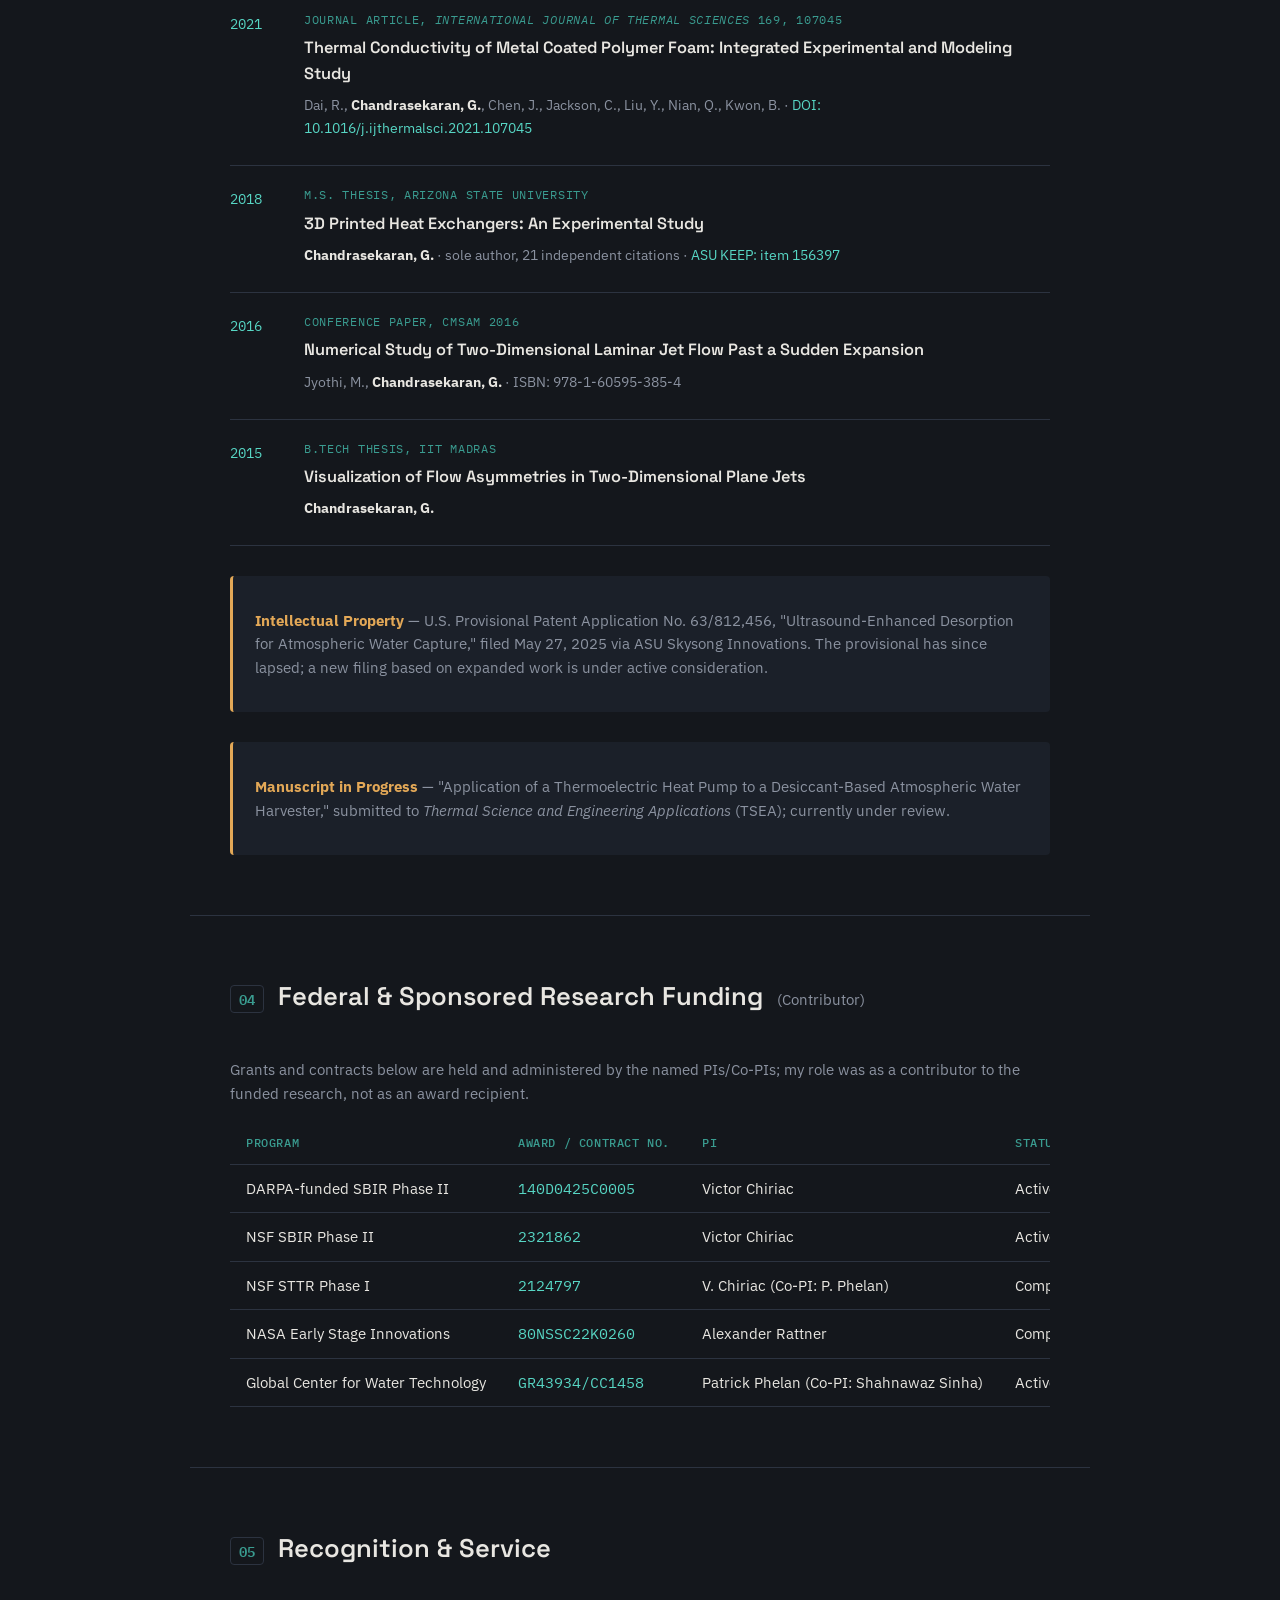
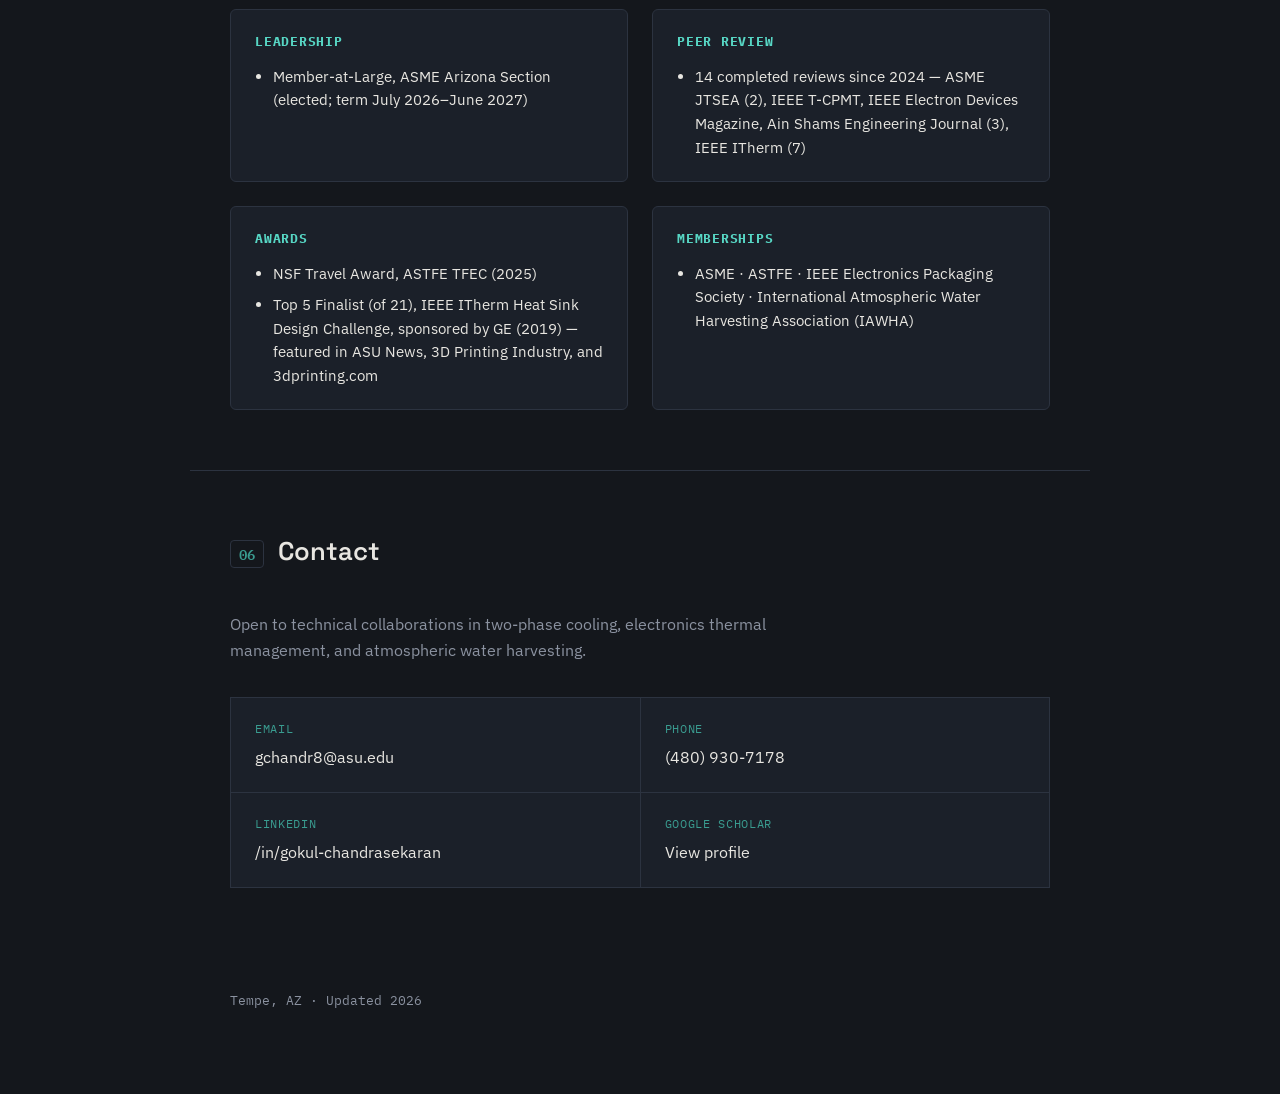
==== commit 0f980fe4: "Add SFF Symposium 2026 presentation to publications list" ====
--- a/index.html
+++ b/index.html
@@ -238,6 +238,16 @@
             <p class="pub-type">Conference Presentation, AZ Water Conference 2026</p>
             <p class="pub-title">Ultrasound-Enhanced Desorption for Atmospheric Water Harvesting</p>
             <p class="pub-meta"><strong>Chandrasekaran, G.</strong></p>
+          </div>
+        </div>
+      </li>
+      <li data-type="presentation">
+        <div class="pub-main">
+          <span class="pub-year">2026</span>
+          <div>
+            <p class="pub-type">Conference Presentation, 2026 Annual International Solid Freeform Fabrication Symposium</p>
+            <p class="pub-title">Leonardo, Murray, and Hack: An Investigation of Flow Uniformity in Nature-Inspired Branching Networks</p>
+            <p class="pub-meta">Mistry, Y. (ASU), Talange, A. (ASU), Nunez, M. (ASU), Mistry, Z. (Purdue University), <strong>Chandrasekaran, G.</strong> (ASU), Westover, C. (ASU), Achpal, P. (Lam Research Corp.), Bhate, D. (ASU) &middot; Tuesday, Aug. 4, 2026, 1:50 PM &middot; AT&amp;T Center, Austin, TX</p>
           </div>
         </div>
       </li>
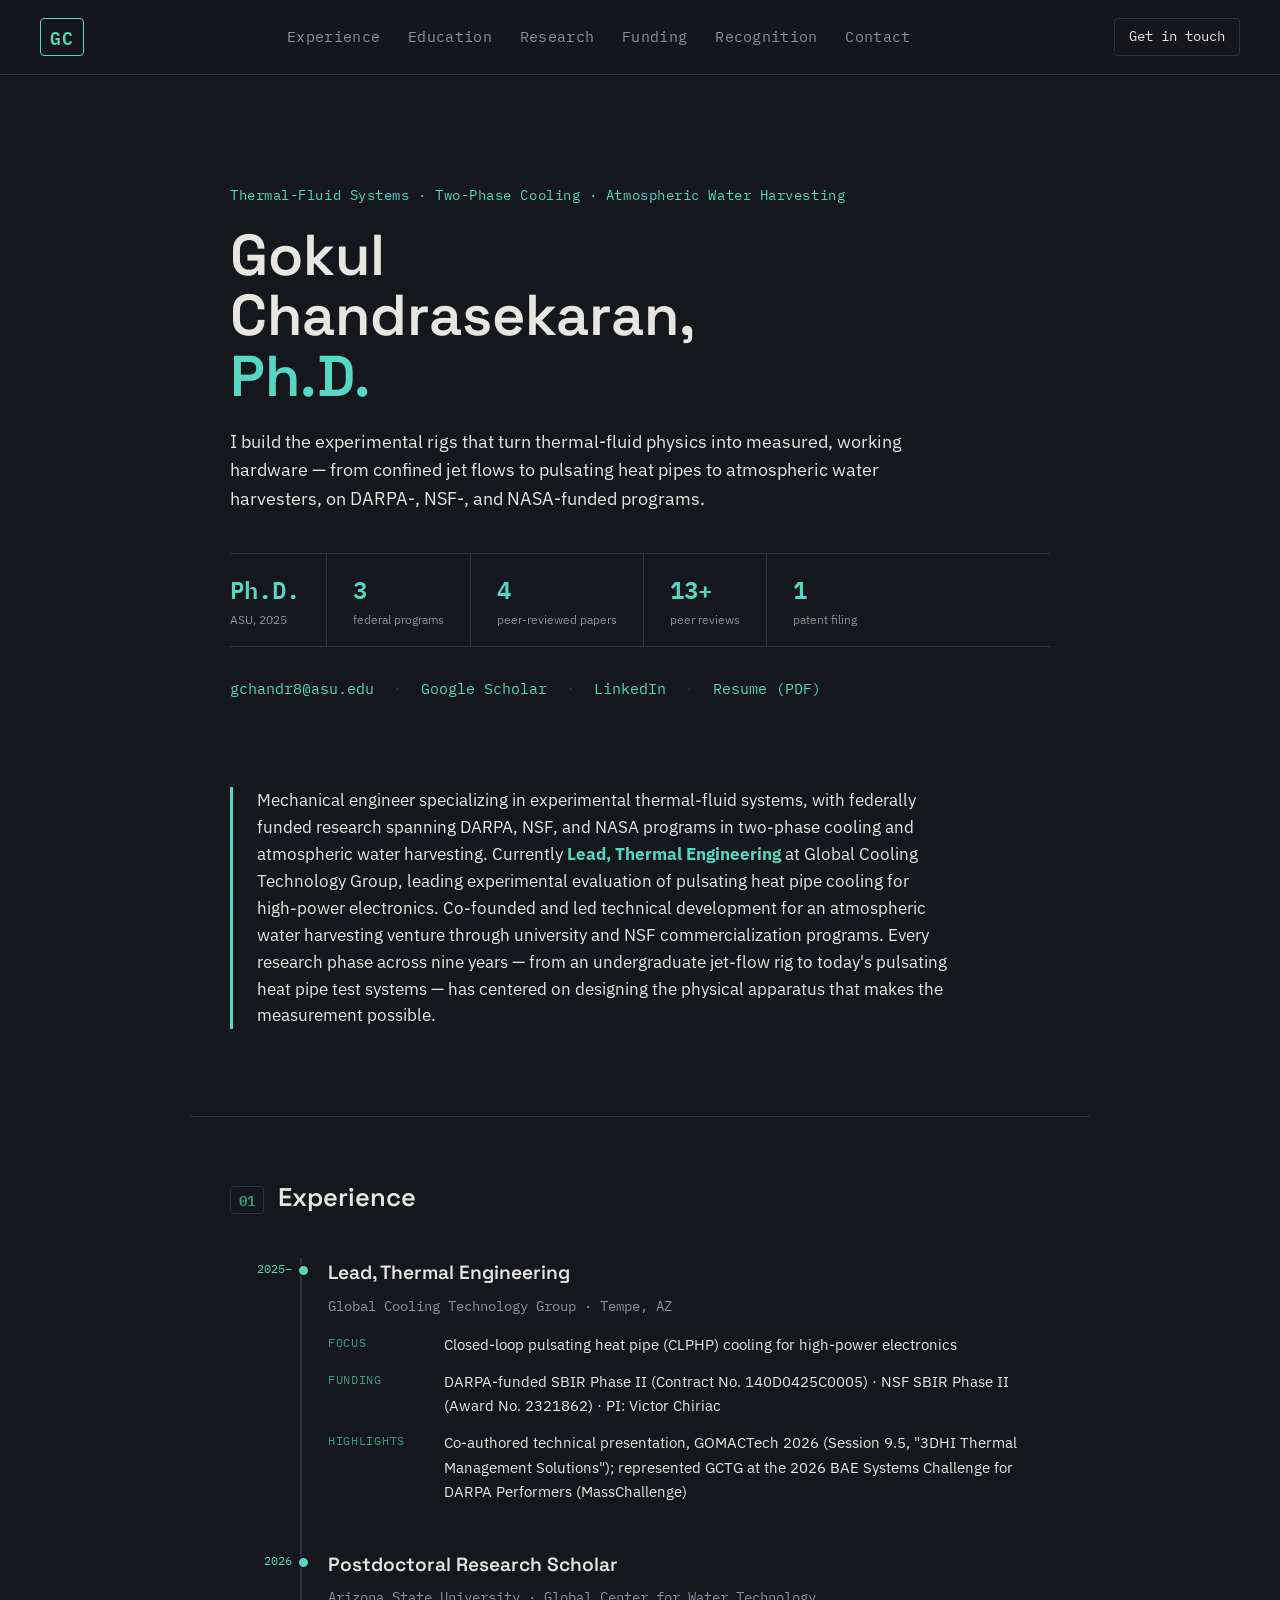
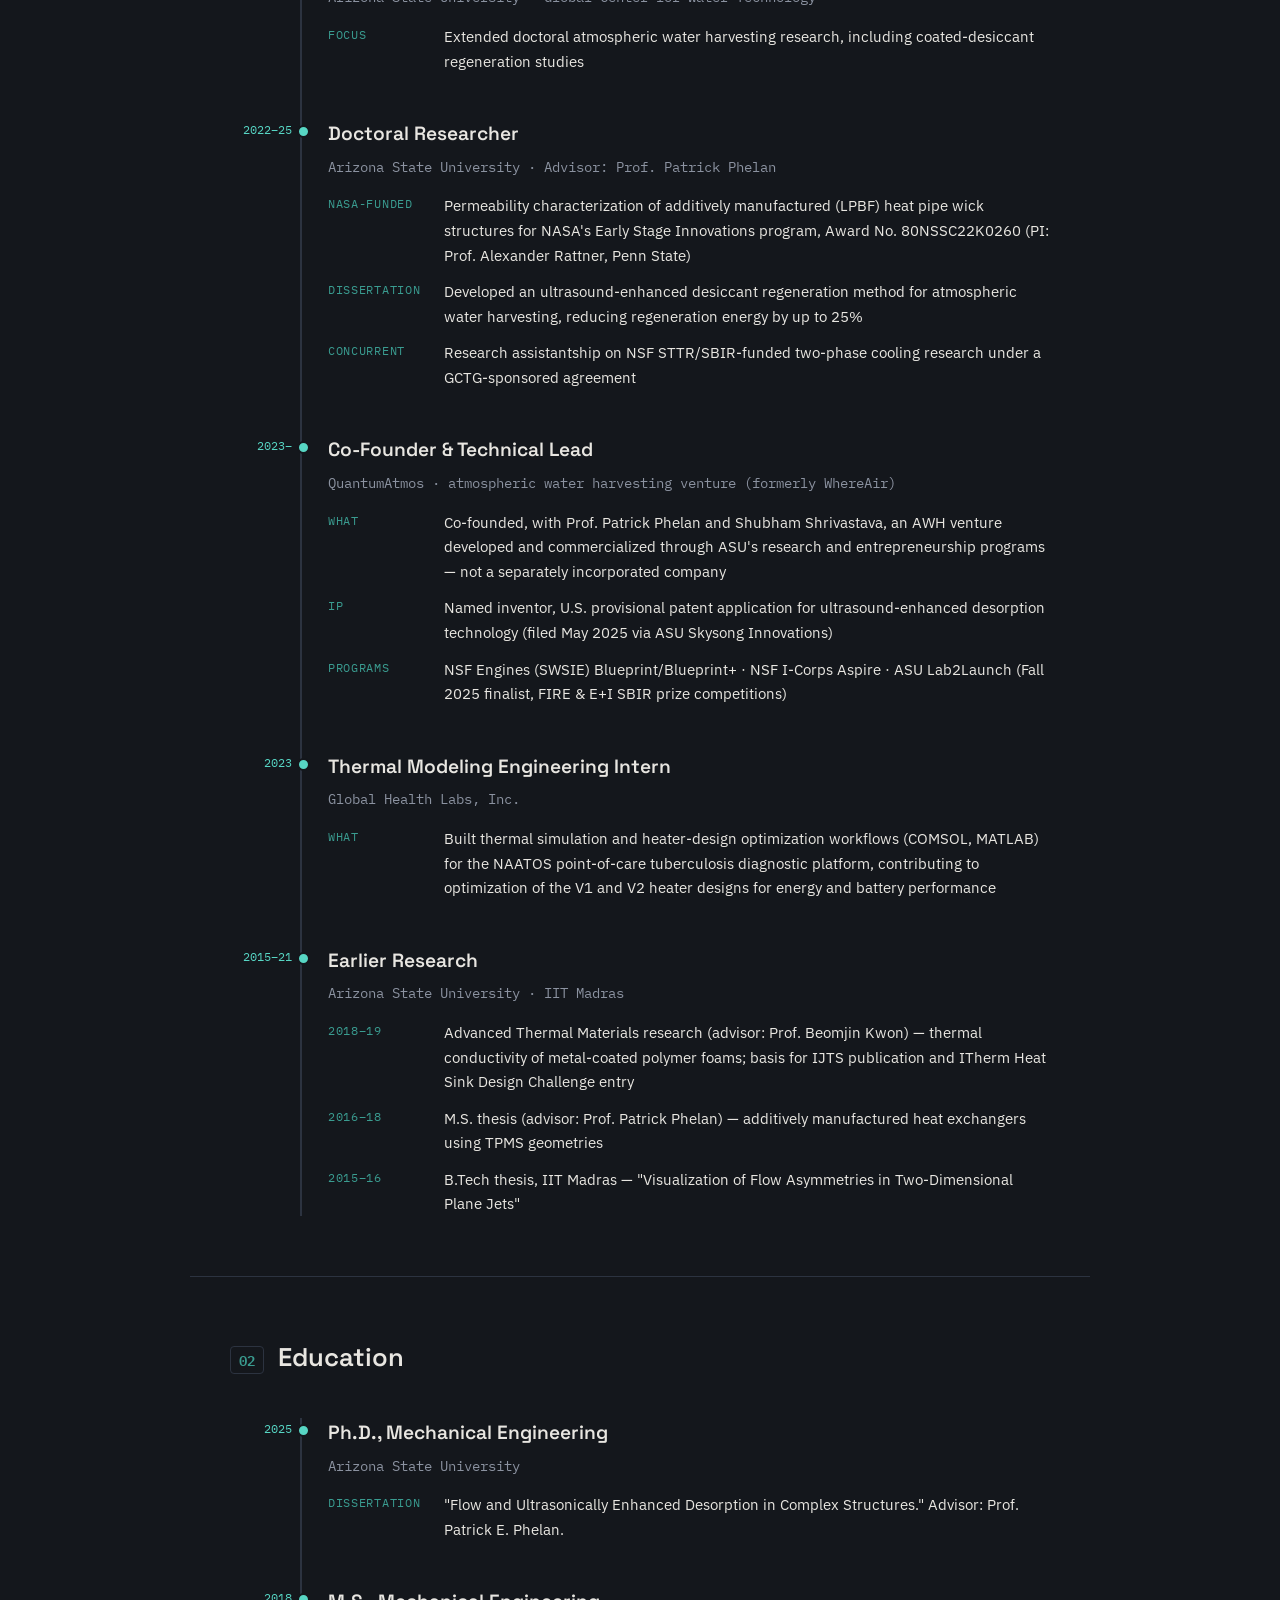
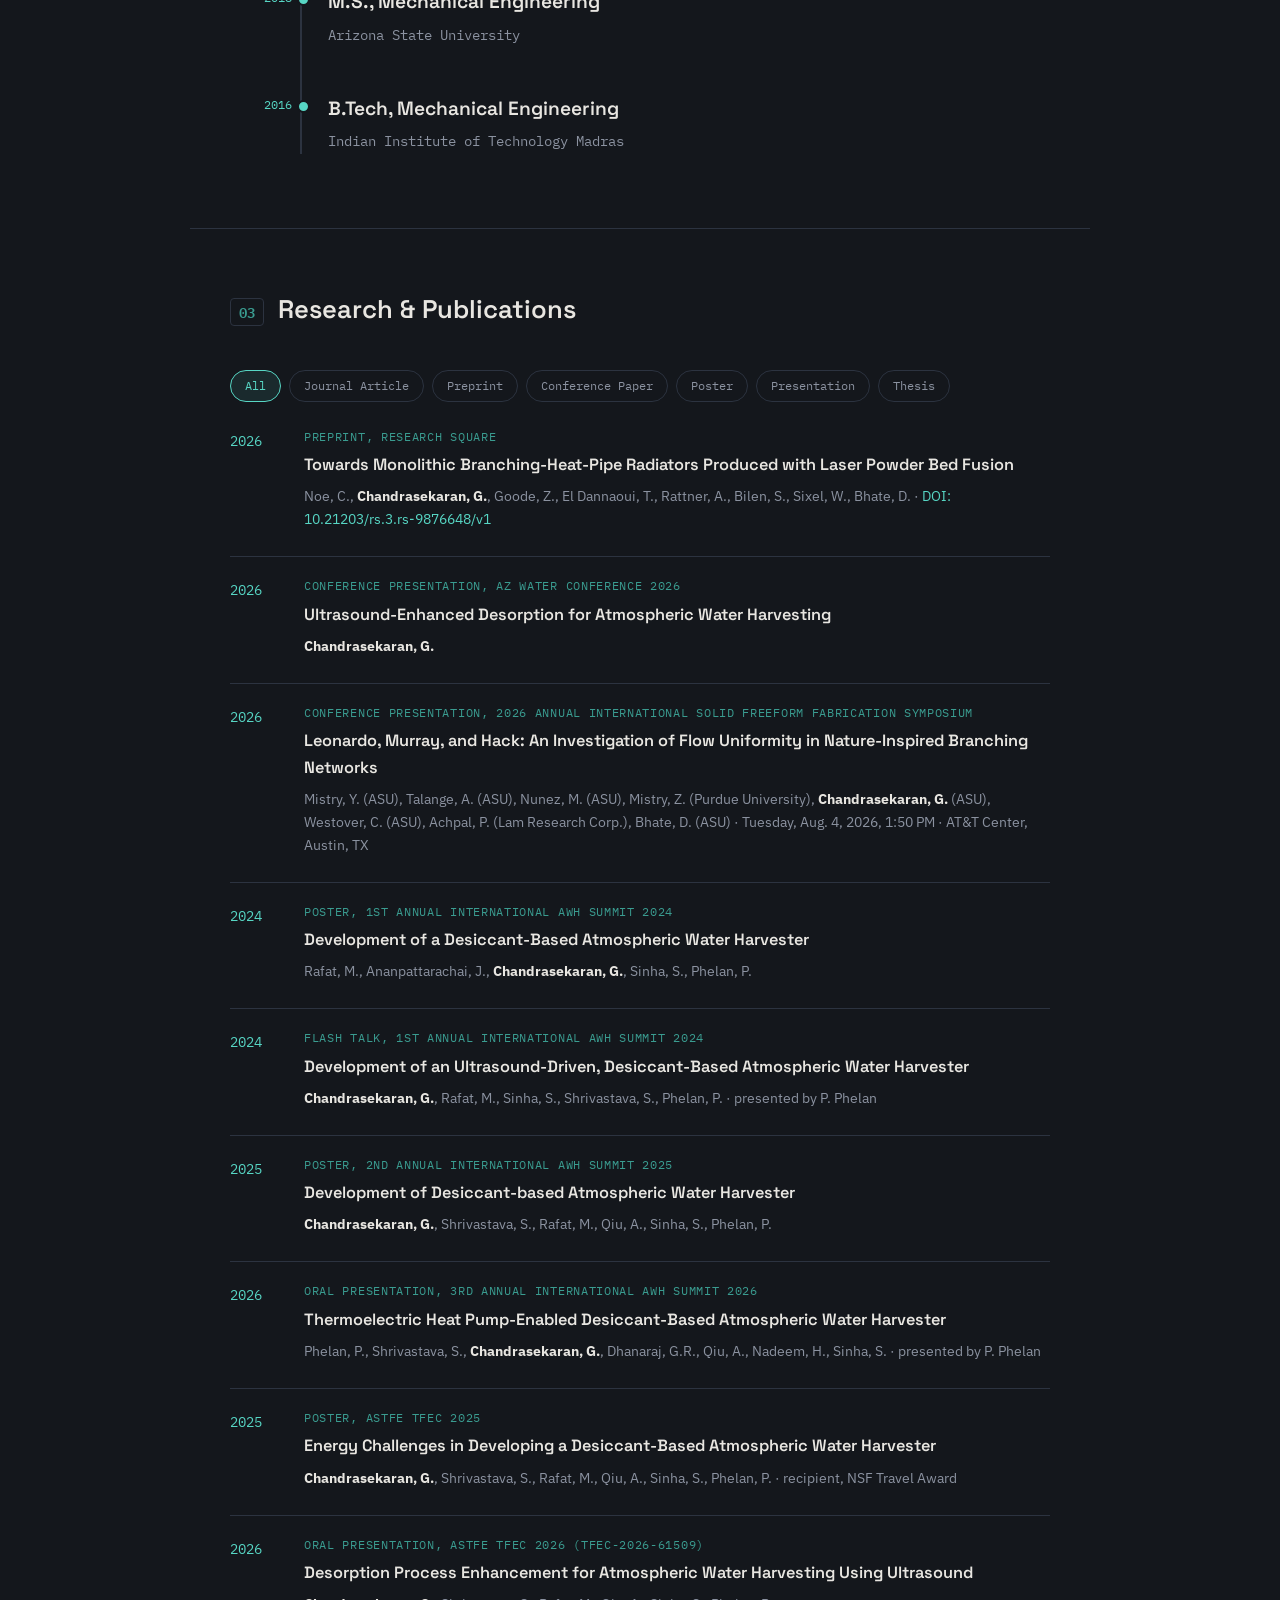
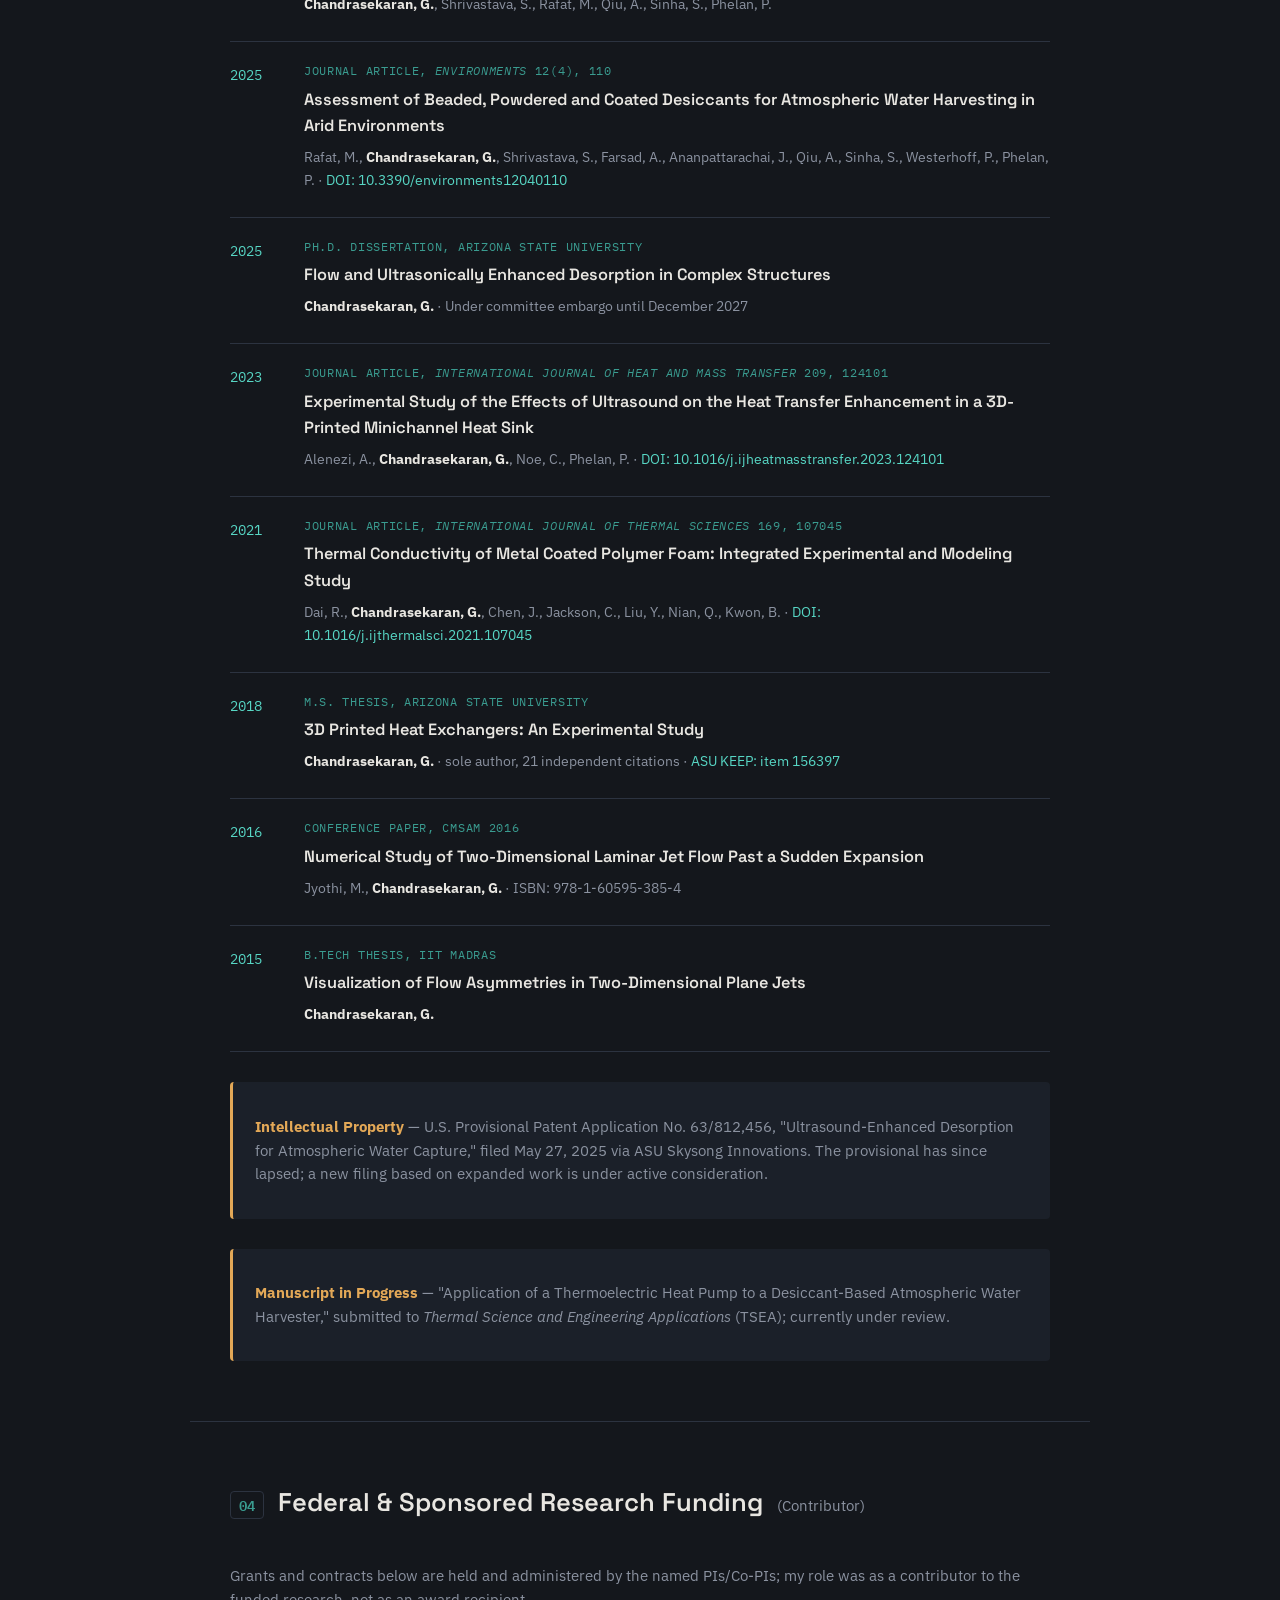
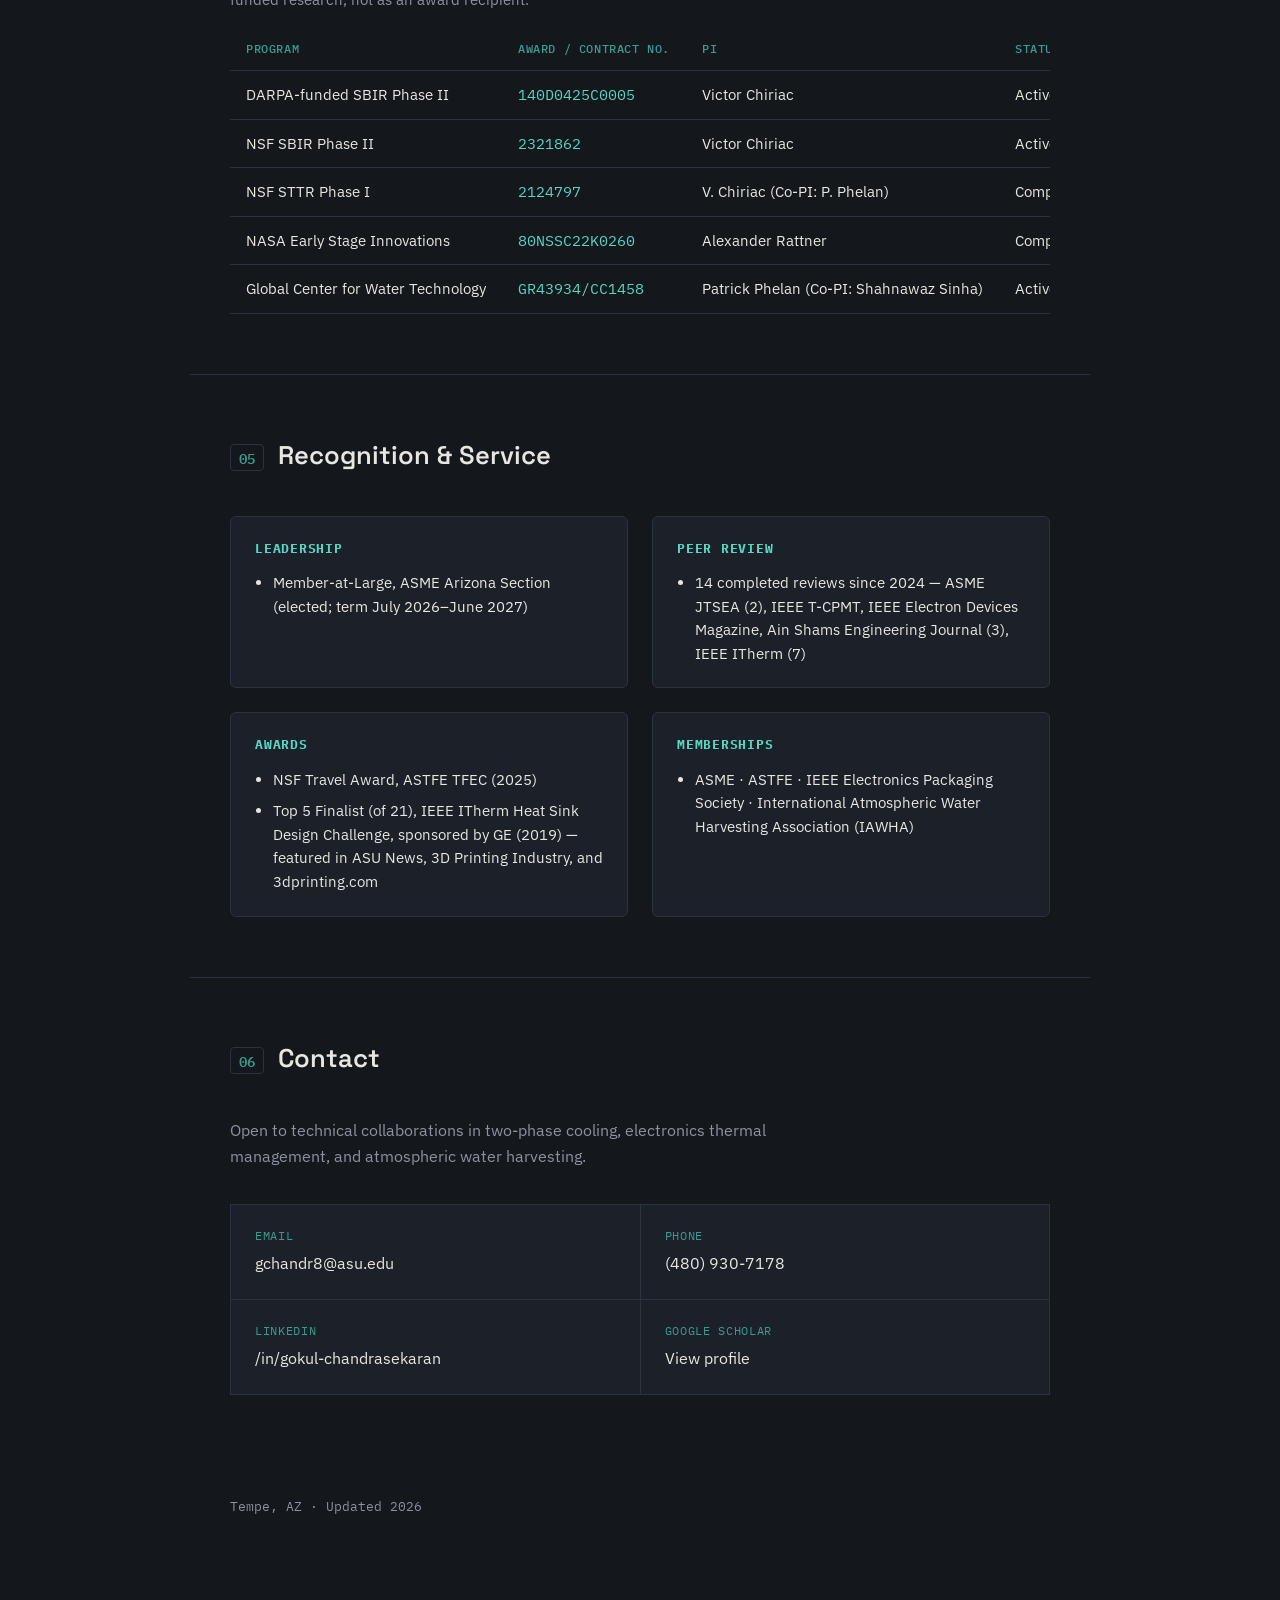
==== commit f95e16ae: "Expand author lists and add AWH Summit presentations - Preprint (Branching-Heat-Pipe Radiators): exp" ====
--- a/index.html
+++ b/index.html
@@ -217,17 +217,7 @@
           <div>
             <p class="pub-type">Preprint, Research Square</p>
             <p class="pub-title">Towards Monolithic Branching-Heat-Pipe Radiators Produced with Laser Powder Bed Fusion</p>
-            <p class="pub-meta">Noe, C., <strong>Chandrasekaran, G.</strong>, Goode, Z., El Dannaoui, T., Rattner, A., Bilen, S., et al. &middot; <a href="https://doi.org/10.21203/rs.3.rs-9876648/v1" target="_blank" rel="noopener">DOI: 10.21203/rs.3.rs-9876648/v1</a></p>
-          </div>
-        </div>
-      </li>
-      <li data-type="presentation">
-        <div class="pub-main">
-          <span class="pub-year">2026</span>
-          <div>
-            <p class="pub-type">Oral Presentation, ASTFE TFEC 2026</p>
-            <p class="pub-title">Desorption Process Enhancement for Atmospheric Water Harvesting Using Ultrasound</p>
-            <p class="pub-meta"><strong>Chandrasekaran, G.</strong></p>
+            <p class="pub-meta">Noe, C., <strong>Chandrasekaran, G.</strong>, Goode, Z., El Dannaoui, T., Rattner, A., Bilen, S., Sixel, W., Bhate, D. &middot; <a href="https://doi.org/10.21203/rs.3.rs-9876648/v1" target="_blank" rel="noopener">DOI: 10.21203/rs.3.rs-9876648/v1</a></p>
           </div>
         </div>
       </li>
@@ -251,23 +241,73 @@
           </div>
         </div>
       </li>
+      <li data-type="poster">
+        <div class="pub-main">
+          <span class="pub-year">2024</span>
+          <div>
+            <p class="pub-type">Poster, 1st Annual International AWH Summit 2024</p>
+            <p class="pub-title">Development of a Desiccant-Based Atmospheric Water Harvester</p>
+            <p class="pub-meta">Rafat, M., Ananpattarachai, J., <strong>Chandrasekaran, G.</strong>, Sinha, S., Phelan, P.</p>
+          </div>
+        </div>
+      </li>
+      <li data-type="presentation">
+        <div class="pub-main">
+          <span class="pub-year">2024</span>
+          <div>
+            <p class="pub-type">Flash Talk, 1st Annual International AWH Summit 2024</p>
+            <p class="pub-title">Development of an Ultrasound-Driven, Desiccant-Based Atmospheric Water Harvester</p>
+            <p class="pub-meta"><strong>Chandrasekaran, G.</strong>, Rafat, M., Sinha, S., Shrivastava, S., Phelan, P. &middot; presented by P. Phelan</p>
+          </div>
+        </div>
+      </li>
+      <li data-type="poster">
+        <div class="pub-main">
+          <span class="pub-year">2025</span>
+          <div>
+            <p class="pub-type">Poster, 2nd Annual International AWH Summit 2025</p>
+            <p class="pub-title">Development of Desiccant-based Atmospheric Water Harvester</p>
+            <p class="pub-meta"><strong>Chandrasekaran, G.</strong>, Shrivastava, S., Rafat, M., Qiu, A., Sinha, S., Phelan, P.</p>
+          </div>
+        </div>
+      </li>
+      <li data-type="presentation">
+        <div class="pub-main">
+          <span class="pub-year">2026</span>
+          <div>
+            <p class="pub-type">Oral Presentation, 3rd Annual International AWH Summit 2026</p>
+            <p class="pub-title">Thermoelectric Heat Pump-Enabled Desiccant-Based Atmospheric Water Harvester</p>
+            <p class="pub-meta">Phelan, P., Shrivastava, S., <strong>Chandrasekaran, G.</strong>, Dhanaraj, G.R., Qiu, A., Nadeem, H., Sinha, S. &middot; presented by P. Phelan</p>
+          </div>
+        </div>
+      </li>
+      <li data-type="poster">
+        <div class="pub-main">
+          <span class="pub-year">2025</span>
+          <div>
+            <p class="pub-type">Poster, ASTFE TFEC 2025</p>
+            <p class="pub-title">Energy Challenges in Developing a Desiccant-Based Atmospheric Water Harvester</p>
+            <p class="pub-meta"><strong>Chandrasekaran, G.</strong>, Shrivastava, S., Rafat, M., Qiu, A., Sinha, S., Phelan, P. &middot; recipient, NSF Travel Award</p>
+          </div>
+        </div>
+      </li>
+      <li data-type="presentation">
+        <div class="pub-main">
+          <span class="pub-year">2026</span>
+          <div>
+            <p class="pub-type">Oral Presentation, ASTFE TFEC 2026 (TFEC-2026-61509)</p>
+            <p class="pub-title">Desorption Process Enhancement for Atmospheric Water Harvesting Using Ultrasound</p>
+            <p class="pub-meta"><strong>Chandrasekaran, G.</strong>, Shrivastava, S., Rafat, M., Qiu, A., Sinha, S., Phelan, P.</p>
+          </div>
+        </div>
+      </li>
       <li data-type="journal">
         <div class="pub-main">
           <span class="pub-year">2025</span>
           <div>
             <p class="pub-type">Journal Article, <em>Environments</em> 12(4), 110</p>
             <p class="pub-title">Assessment of Beaded, Powdered and Coated Desiccants for Atmospheric Water Harvesting in Arid Environments</p>
-            <p class="pub-meta">Rafat, M., <strong>Chandrasekaran, G.</strong>, Shrivastava, S., Farsad, A., Ananpattarachai, J., et al. &middot; <a href="https://doi.org/10.3390/environments12040110" target="_blank" rel="noopener">DOI: 10.3390/environments12040110</a></p>
-          </div>
-        </div>
-      </li>
-      <li data-type="poster">
-        <div class="pub-main">
-          <span class="pub-year">2025</span>
-          <div>
-            <p class="pub-type">Poster, ASTFE TFEC 2025</p>
-            <p class="pub-title">Energy Challenges in Developing a Desiccant-Based Atmospheric Water Harvester</p>
-            <p class="pub-meta"><strong>Chandrasekaran, G.</strong></p>
+            <p class="pub-meta">Rafat, M., <strong>Chandrasekaran, G.</strong>, Shrivastava, S., Farsad, A., Ananpattarachai, J., Qiu, A., Sinha, S., Westerhoff, P., Phelan, P. &middot; <a href="https://doi.org/10.3390/environments12040110" target="_blank" rel="noopener">DOI: 10.3390/environments12040110</a></p>
           </div>
         </div>
       </li>
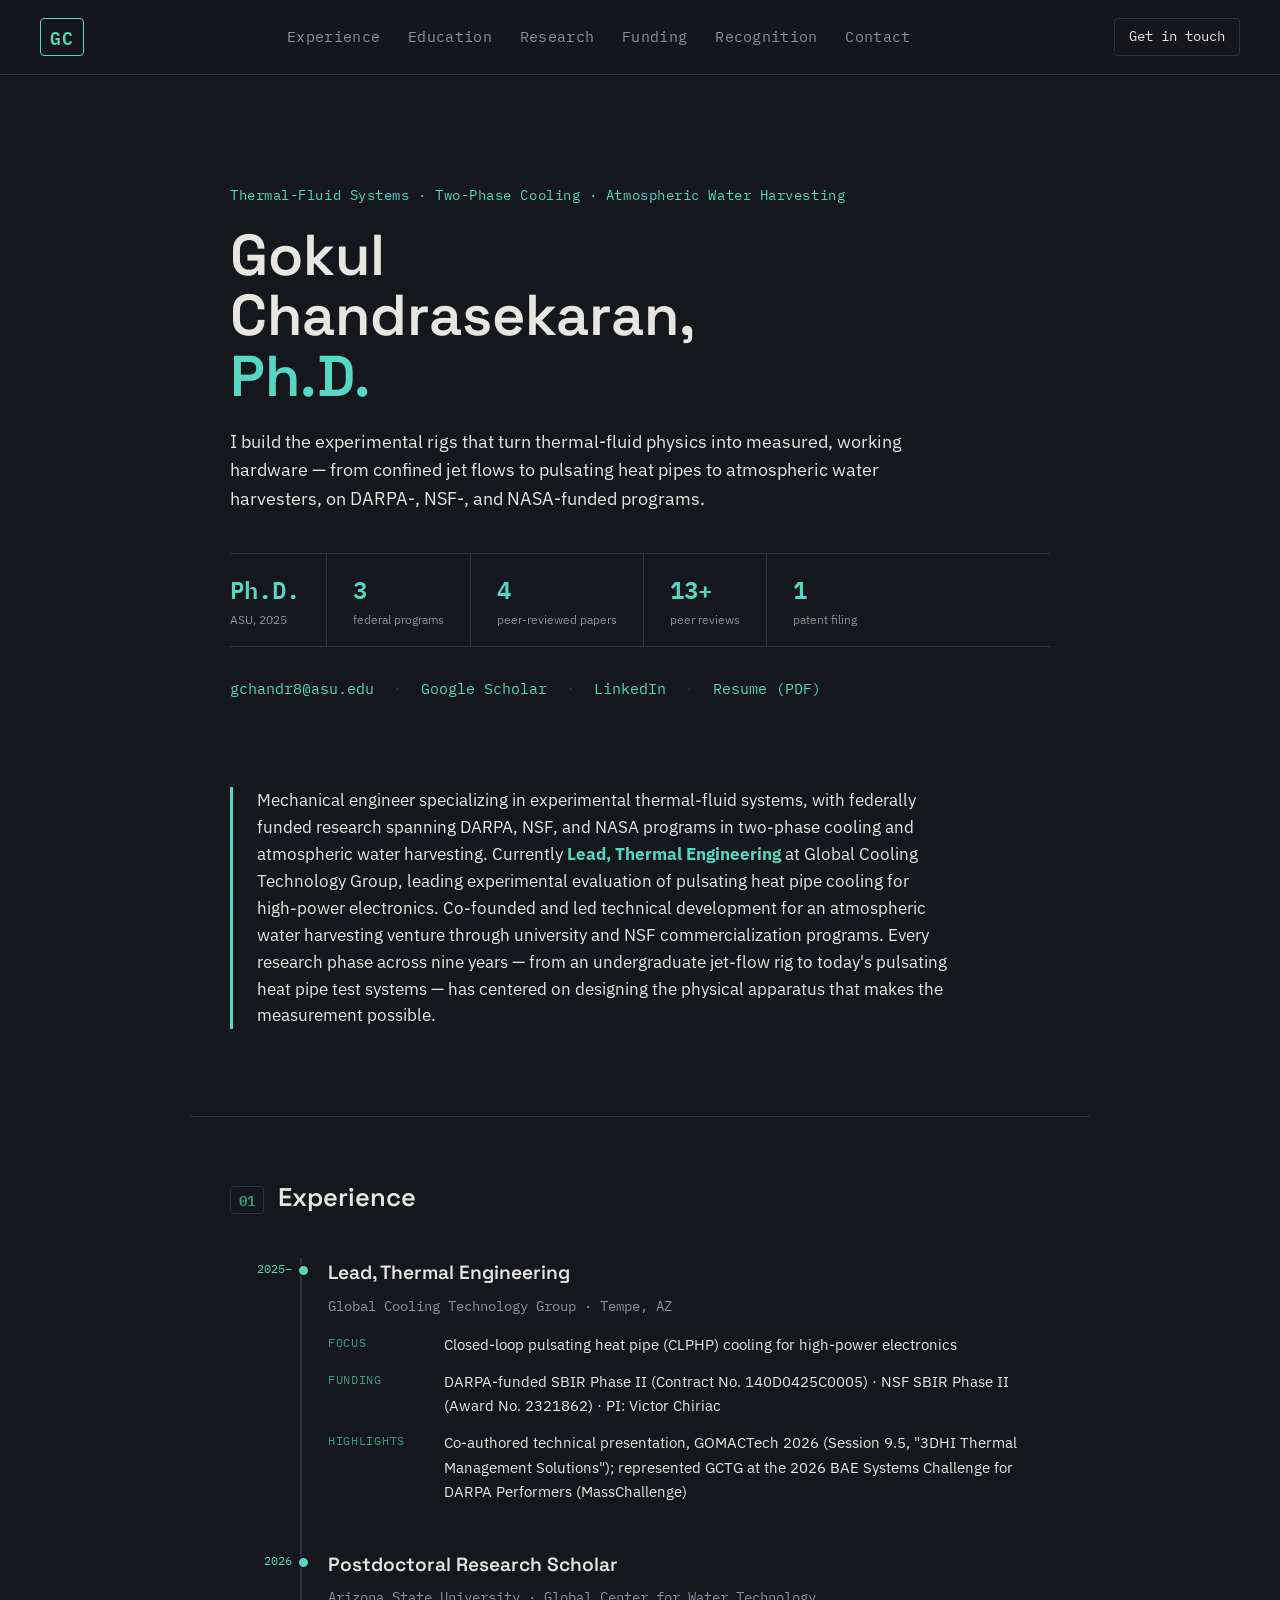
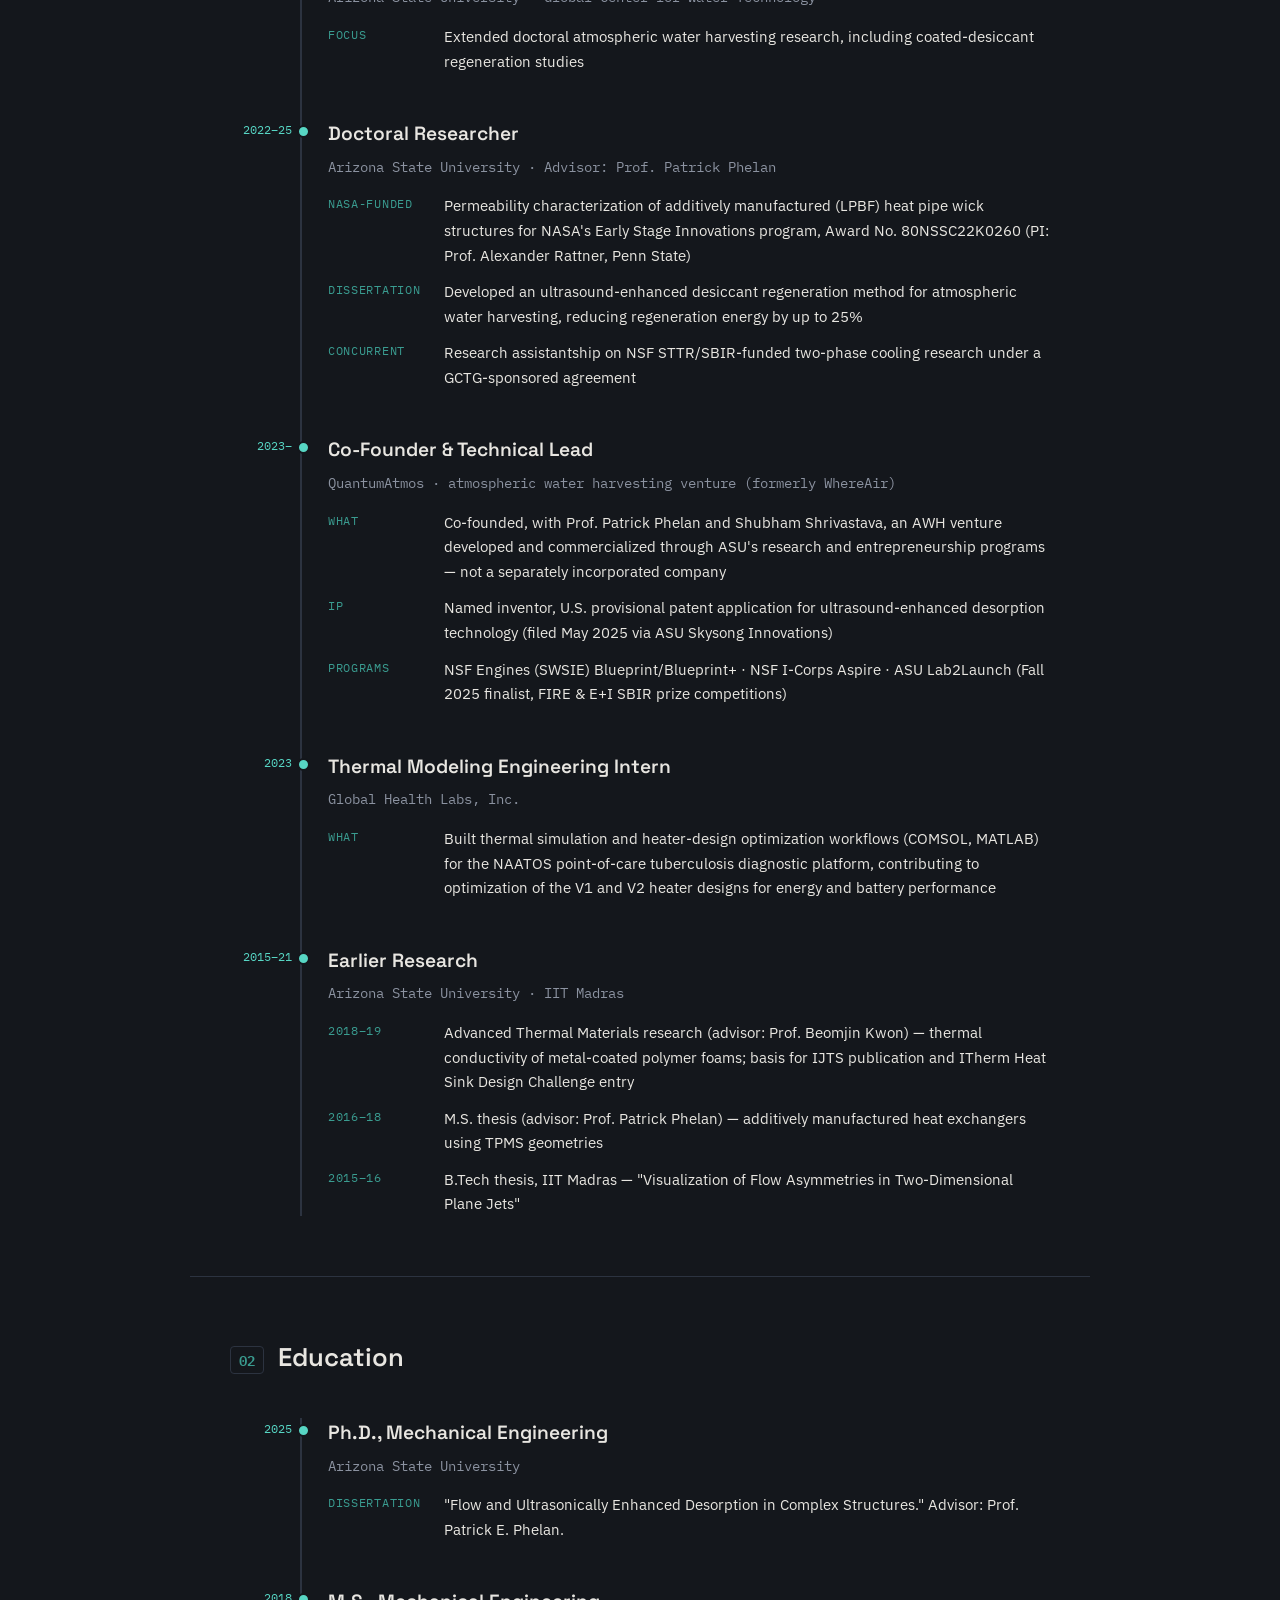
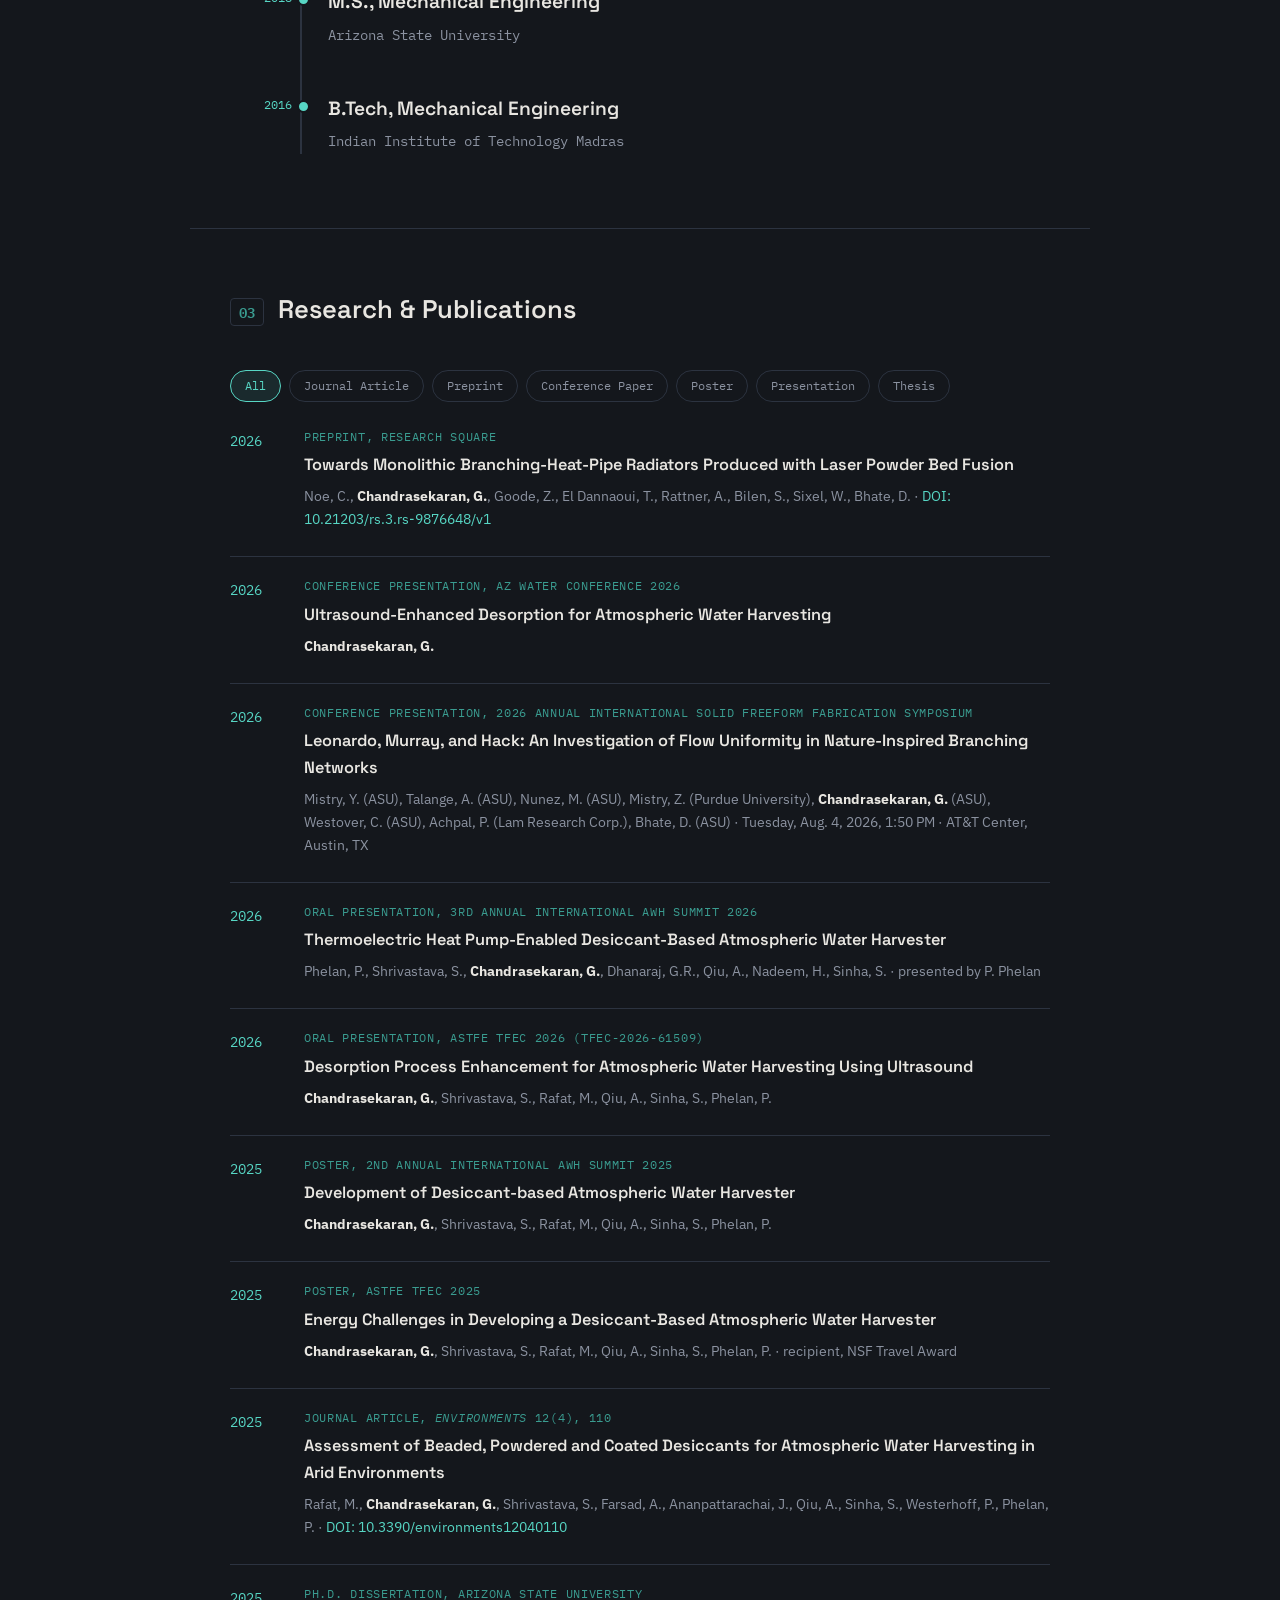
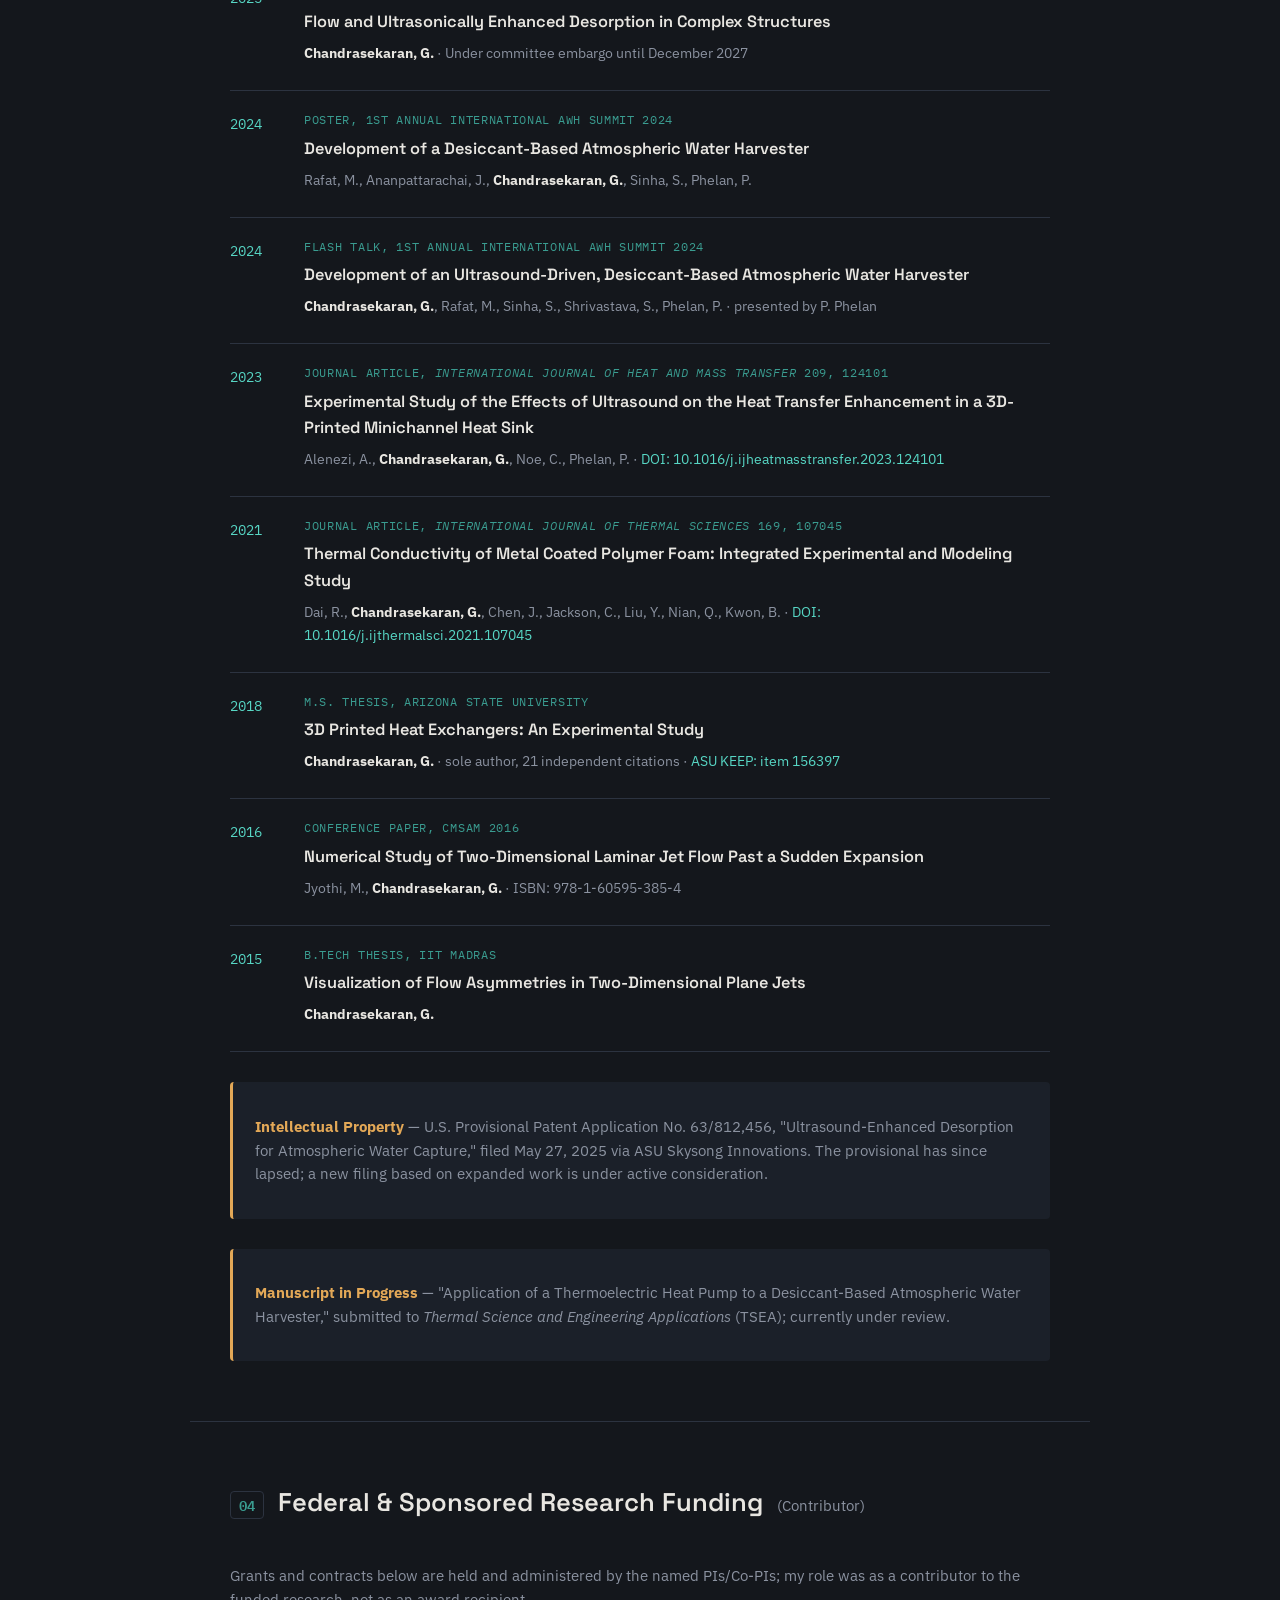
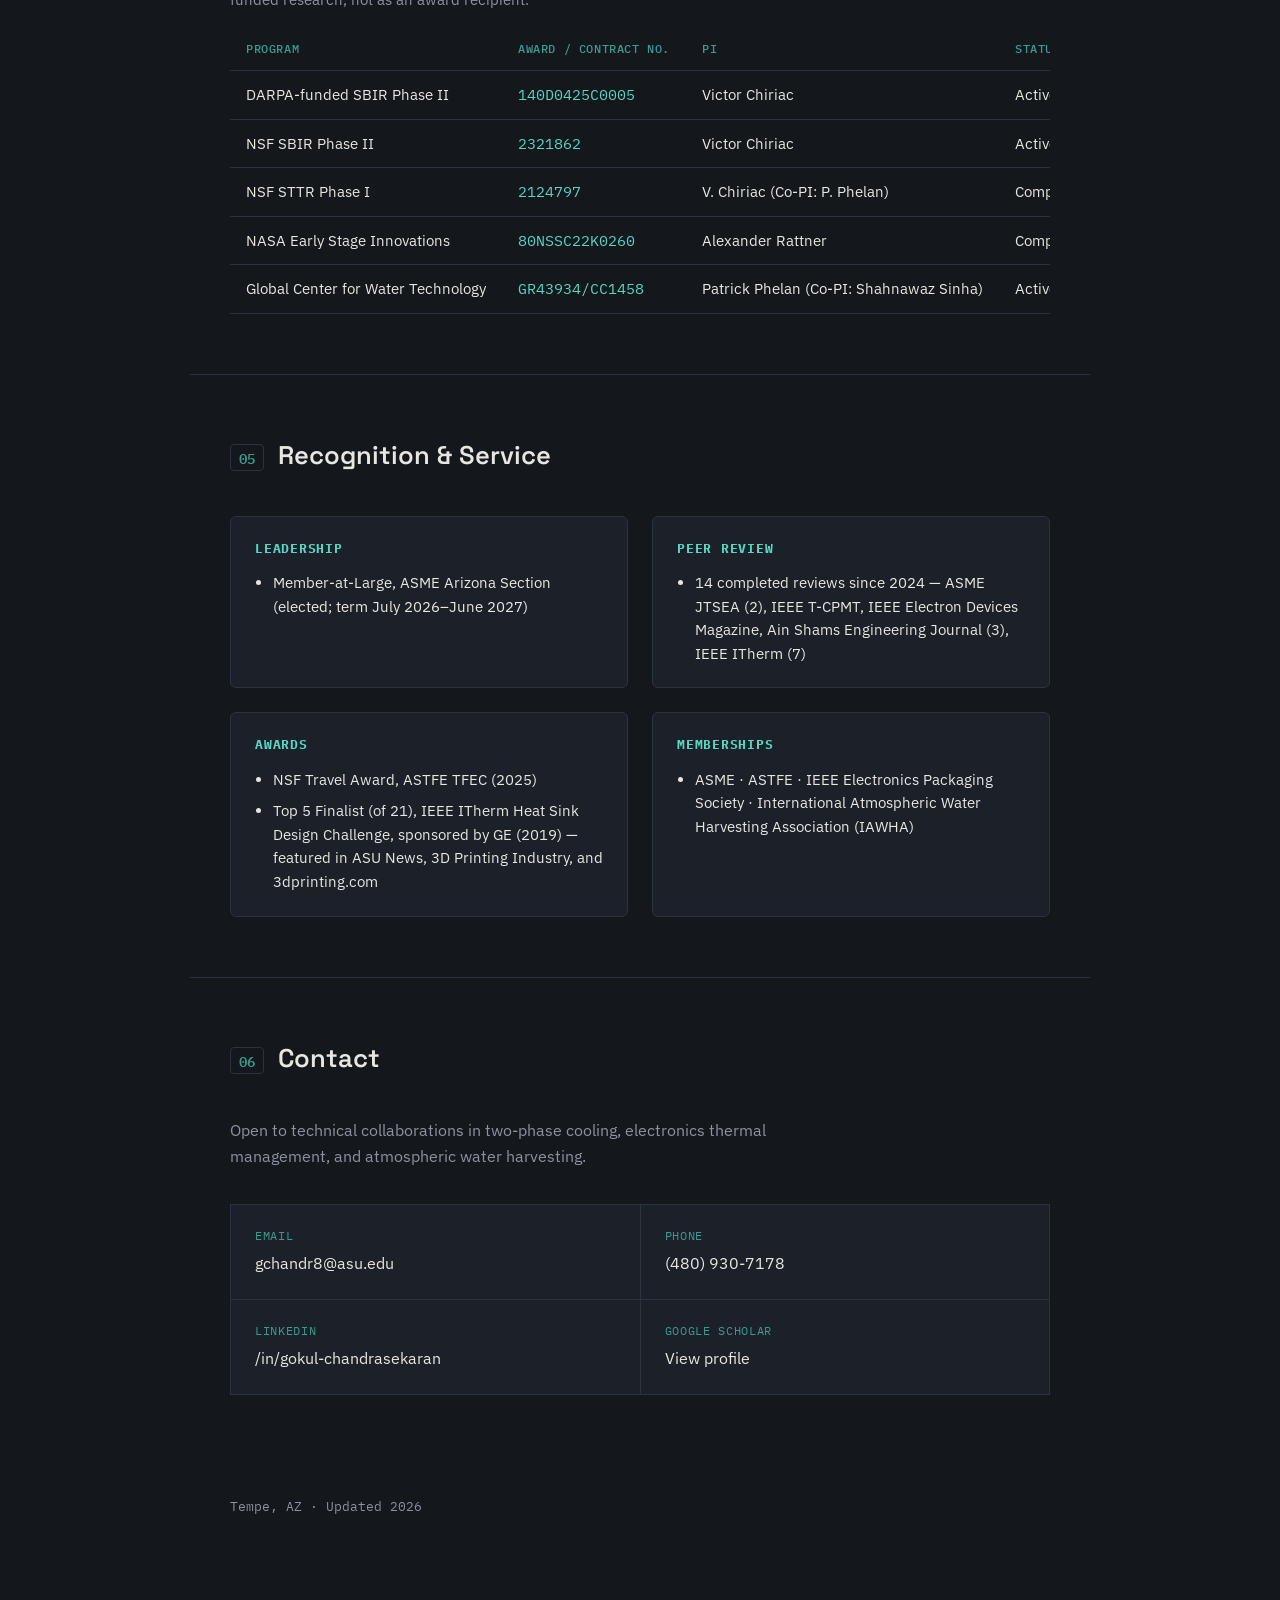
==== commit 266601c8: "Re-sort AWH Summit/TFEC entries strictly newest-first by year" ====
--- a/index.html
+++ b/index.html
@@ -241,6 +241,66 @@
           </div>
         </div>
       </li>
+      <li data-type="presentation">
+        <div class="pub-main">
+          <span class="pub-year">2026</span>
+          <div>
+            <p class="pub-type">Oral Presentation, 3rd Annual International AWH Summit 2026</p>
+            <p class="pub-title">Thermoelectric Heat Pump-Enabled Desiccant-Based Atmospheric Water Harvester</p>
+            <p class="pub-meta">Phelan, P., Shrivastava, S., <strong>Chandrasekaran, G.</strong>, Dhanaraj, G.R., Qiu, A., Nadeem, H., Sinha, S. &middot; presented by P. Phelan</p>
+          </div>
+        </div>
+      </li>
+      <li data-type="presentation">
+        <div class="pub-main">
+          <span class="pub-year">2026</span>
+          <div>
+            <p class="pub-type">Oral Presentation, ASTFE TFEC 2026 (TFEC-2026-61509)</p>
+            <p class="pub-title">Desorption Process Enhancement for Atmospheric Water Harvesting Using Ultrasound</p>
+            <p class="pub-meta"><strong>Chandrasekaran, G.</strong>, Shrivastava, S., Rafat, M., Qiu, A., Sinha, S., Phelan, P.</p>
+          </div>
+        </div>
+      </li>
+      <li data-type="poster">
+        <div class="pub-main">
+          <span class="pub-year">2025</span>
+          <div>
+            <p class="pub-type">Poster, 2nd Annual International AWH Summit 2025</p>
+            <p class="pub-title">Development of Desiccant-based Atmospheric Water Harvester</p>
+            <p class="pub-meta"><strong>Chandrasekaran, G.</strong>, Shrivastava, S., Rafat, M., Qiu, A., Sinha, S., Phelan, P.</p>
+          </div>
+        </div>
+      </li>
+      <li data-type="poster">
+        <div class="pub-main">
+          <span class="pub-year">2025</span>
+          <div>
+            <p class="pub-type">Poster, ASTFE TFEC 2025</p>
+            <p class="pub-title">Energy Challenges in Developing a Desiccant-Based Atmospheric Water Harvester</p>
+            <p class="pub-meta"><strong>Chandrasekaran, G.</strong>, Shrivastava, S., Rafat, M., Qiu, A., Sinha, S., Phelan, P. &middot; recipient, NSF Travel Award</p>
+          </div>
+        </div>
+      </li>
+      <li data-type="journal">
+        <div class="pub-main">
+          <span class="pub-year">2025</span>
+          <div>
+            <p class="pub-type">Journal Article, <em>Environments</em> 12(4), 110</p>
+            <p class="pub-title">Assessment of Beaded, Powdered and Coated Desiccants for Atmospheric Water Harvesting in Arid Environments</p>
+            <p class="pub-meta">Rafat, M., <strong>Chandrasekaran, G.</strong>, Shrivastava, S., Farsad, A., Ananpattarachai, J., Qiu, A., Sinha, S., Westerhoff, P., Phelan, P. &middot; <a href="https://doi.org/10.3390/environments12040110" target="_blank" rel="noopener">DOI: 10.3390/environments12040110</a></p>
+          </div>
+        </div>
+      </li>
+      <li data-type="thesis">
+        <div class="pub-main">
+          <span class="pub-year">2025</span>
+          <div>
+            <p class="pub-type">Ph.D. Dissertation, Arizona State University</p>
+            <p class="pub-title">Flow and Ultrasonically Enhanced Desorption in Complex Structures</p>
+            <p class="pub-meta"><strong>Chandrasekaran, G.</strong> &middot; Under committee embargo until December 2027</p>
+          </div>
+        </div>
+      </li>
       <li data-type="poster">
         <div class="pub-main">
           <span class="pub-year">2024</span>
@@ -258,66 +318,6 @@
             <p class="pub-type">Flash Talk, 1st Annual International AWH Summit 2024</p>
             <p class="pub-title">Development of an Ultrasound-Driven, Desiccant-Based Atmospheric Water Harvester</p>
             <p class="pub-meta"><strong>Chandrasekaran, G.</strong>, Rafat, M., Sinha, S., Shrivastava, S., Phelan, P. &middot; presented by P. Phelan</p>
-          </div>
-        </div>
-      </li>
-      <li data-type="poster">
-        <div class="pub-main">
-          <span class="pub-year">2025</span>
-          <div>
-            <p class="pub-type">Poster, 2nd Annual International AWH Summit 2025</p>
-            <p class="pub-title">Development of Desiccant-based Atmospheric Water Harvester</p>
-            <p class="pub-meta"><strong>Chandrasekaran, G.</strong>, Shrivastava, S., Rafat, M., Qiu, A., Sinha, S., Phelan, P.</p>
-          </div>
-        </div>
-      </li>
-      <li data-type="presentation">
-        <div class="pub-main">
-          <span class="pub-year">2026</span>
-          <div>
-            <p class="pub-type">Oral Presentation, 3rd Annual International AWH Summit 2026</p>
-            <p class="pub-title">Thermoelectric Heat Pump-Enabled Desiccant-Based Atmospheric Water Harvester</p>
-            <p class="pub-meta">Phelan, P., Shrivastava, S., <strong>Chandrasekaran, G.</strong>, Dhanaraj, G.R., Qiu, A., Nadeem, H., Sinha, S. &middot; presented by P. Phelan</p>
-          </div>
-        </div>
-      </li>
-      <li data-type="poster">
-        <div class="pub-main">
-          <span class="pub-year">2025</span>
-          <div>
-            <p class="pub-type">Poster, ASTFE TFEC 2025</p>
-            <p class="pub-title">Energy Challenges in Developing a Desiccant-Based Atmospheric Water Harvester</p>
-            <p class="pub-meta"><strong>Chandrasekaran, G.</strong>, Shrivastava, S., Rafat, M., Qiu, A., Sinha, S., Phelan, P. &middot; recipient, NSF Travel Award</p>
-          </div>
-        </div>
-      </li>
-      <li data-type="presentation">
-        <div class="pub-main">
-          <span class="pub-year">2026</span>
-          <div>
-            <p class="pub-type">Oral Presentation, ASTFE TFEC 2026 (TFEC-2026-61509)</p>
-            <p class="pub-title">Desorption Process Enhancement for Atmospheric Water Harvesting Using Ultrasound</p>
-            <p class="pub-meta"><strong>Chandrasekaran, G.</strong>, Shrivastava, S., Rafat, M., Qiu, A., Sinha, S., Phelan, P.</p>
-          </div>
-        </div>
-      </li>
-      <li data-type="journal">
-        <div class="pub-main">
-          <span class="pub-year">2025</span>
-          <div>
-            <p class="pub-type">Journal Article, <em>Environments</em> 12(4), 110</p>
-            <p class="pub-title">Assessment of Beaded, Powdered and Coated Desiccants for Atmospheric Water Harvesting in Arid Environments</p>
-            <p class="pub-meta">Rafat, M., <strong>Chandrasekaran, G.</strong>, Shrivastava, S., Farsad, A., Ananpattarachai, J., Qiu, A., Sinha, S., Westerhoff, P., Phelan, P. &middot; <a href="https://doi.org/10.3390/environments12040110" target="_blank" rel="noopener">DOI: 10.3390/environments12040110</a></p>
-          </div>
-        </div>
-      </li>
-      <li data-type="thesis">
-        <div class="pub-main">
-          <span class="pub-year">2025</span>
-          <div>
-            <p class="pub-type">Ph.D. Dissertation, Arizona State University</p>
-            <p class="pub-title">Flow and Ultrasonically Enhanced Desorption in Complex Structures</p>
-            <p class="pub-meta"><strong>Chandrasekaran, G.</strong> &middot; Under committee embargo until December 2027</p>
           </div>
         </div>
       </li>
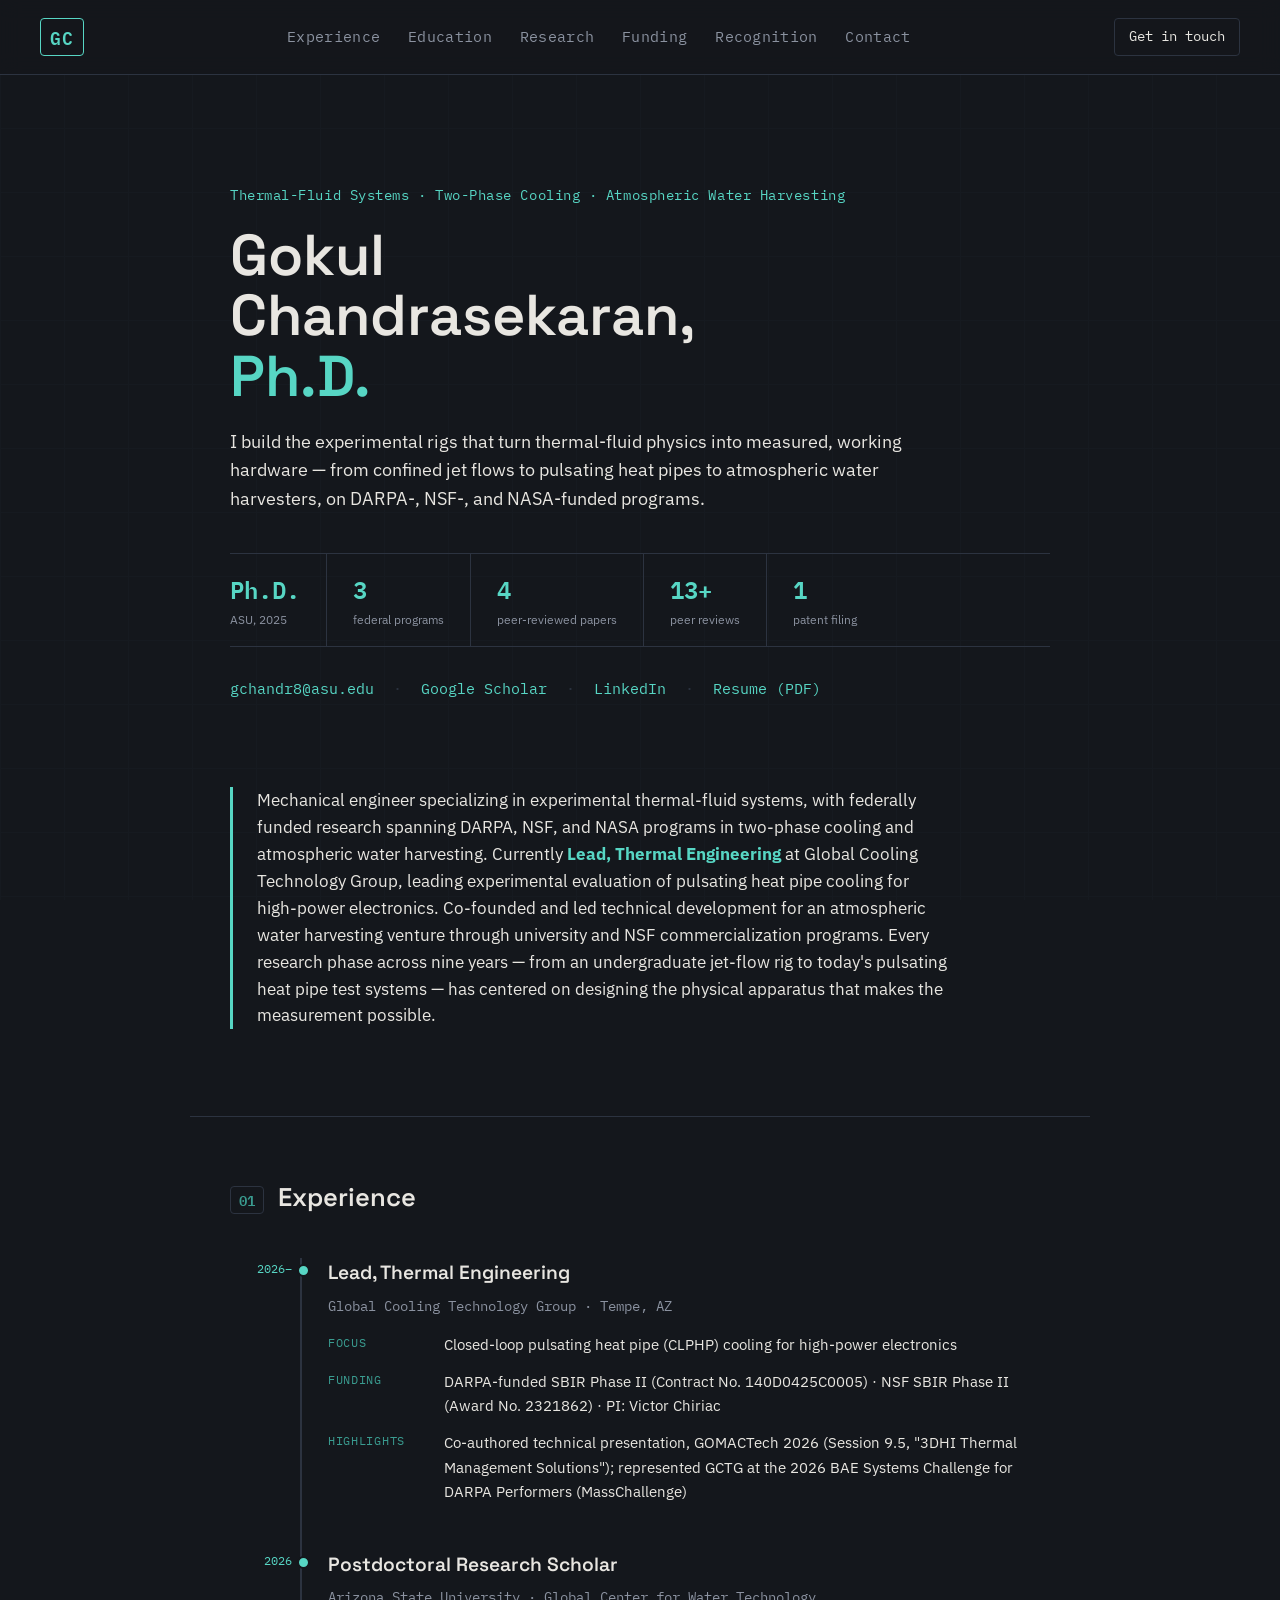
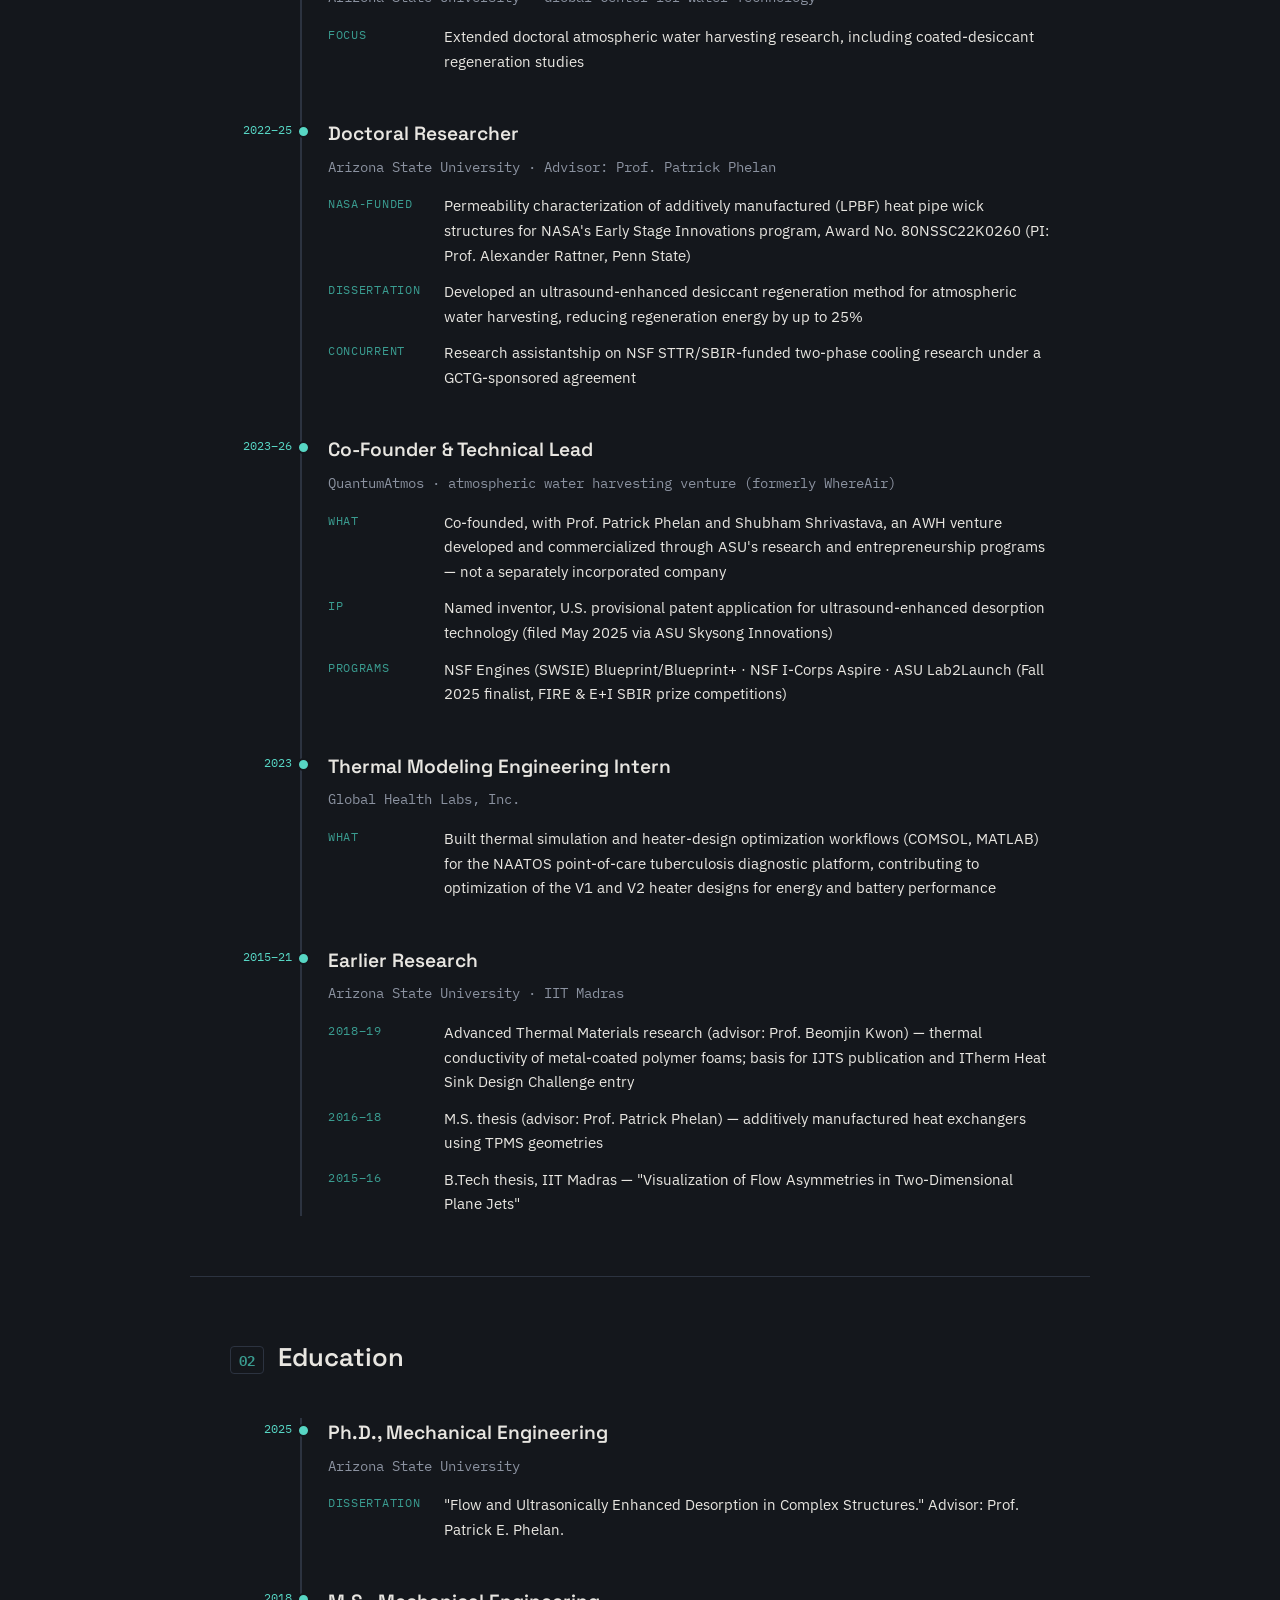
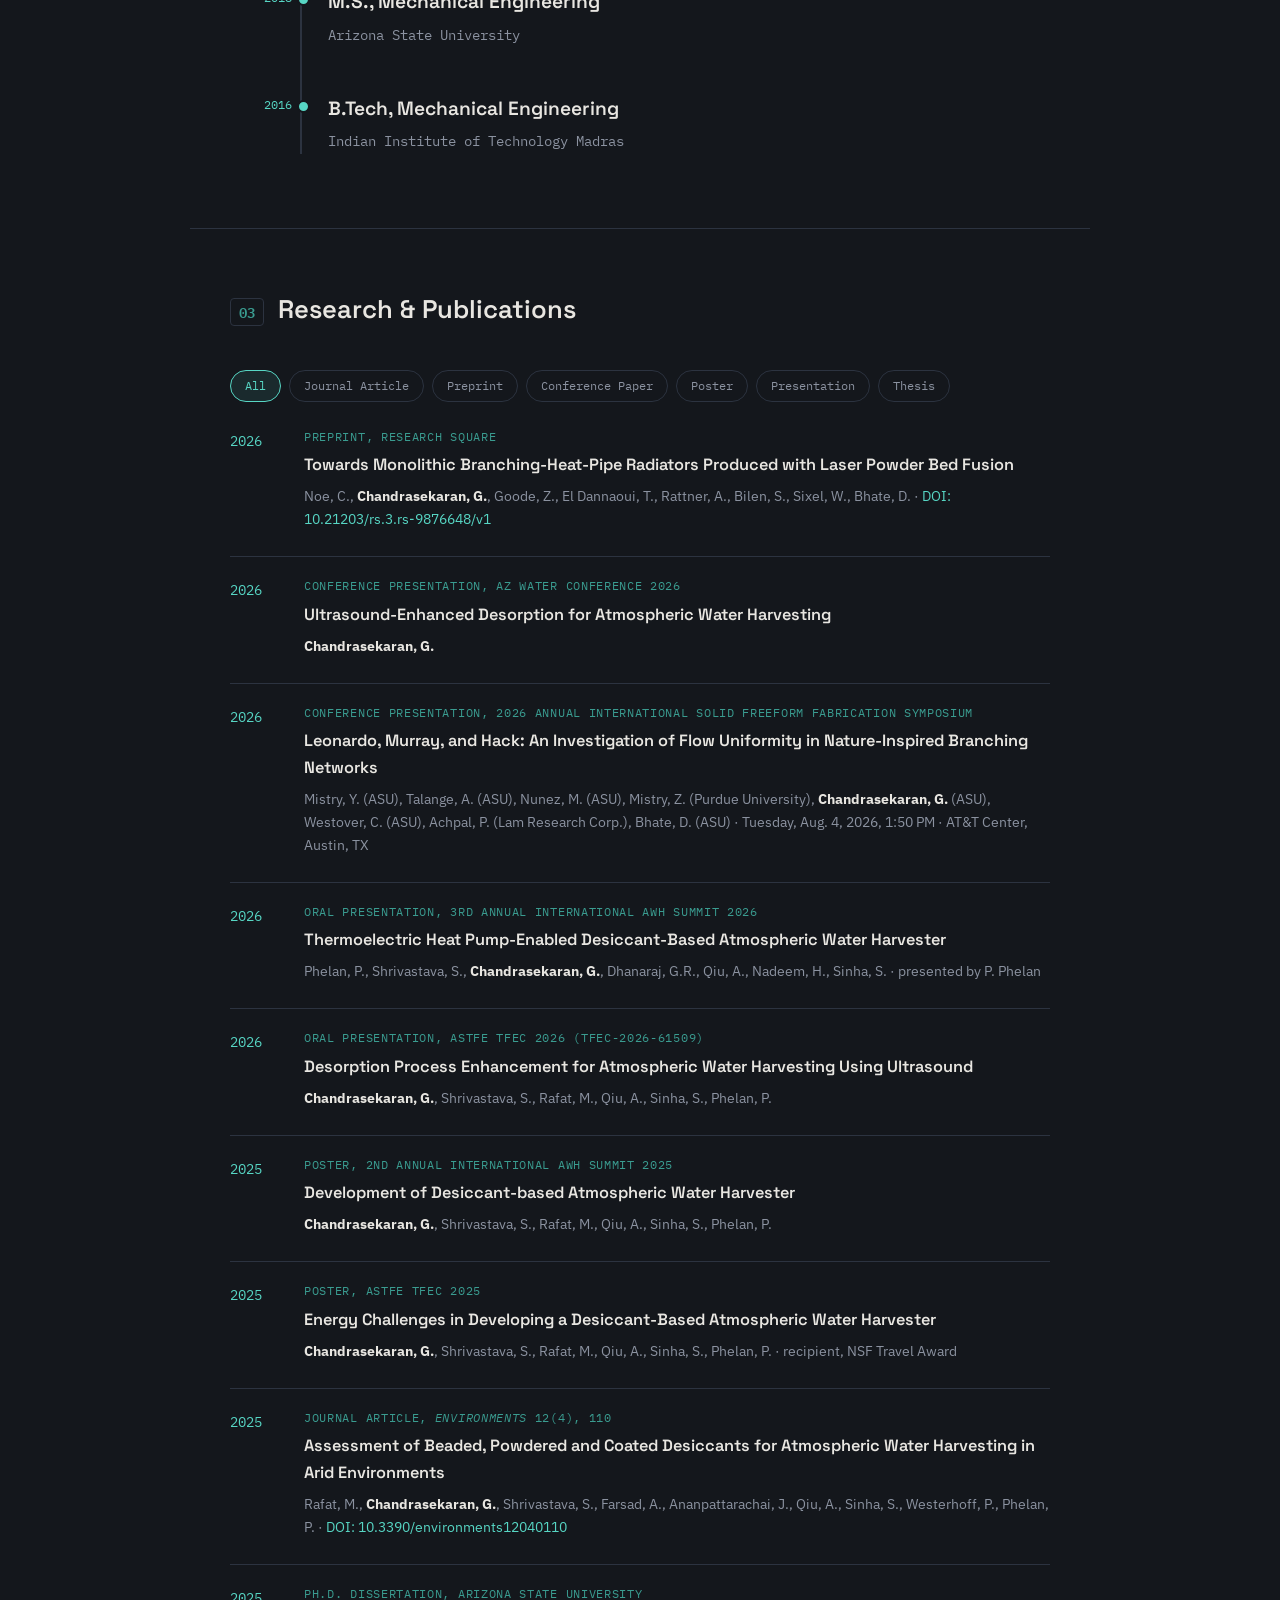
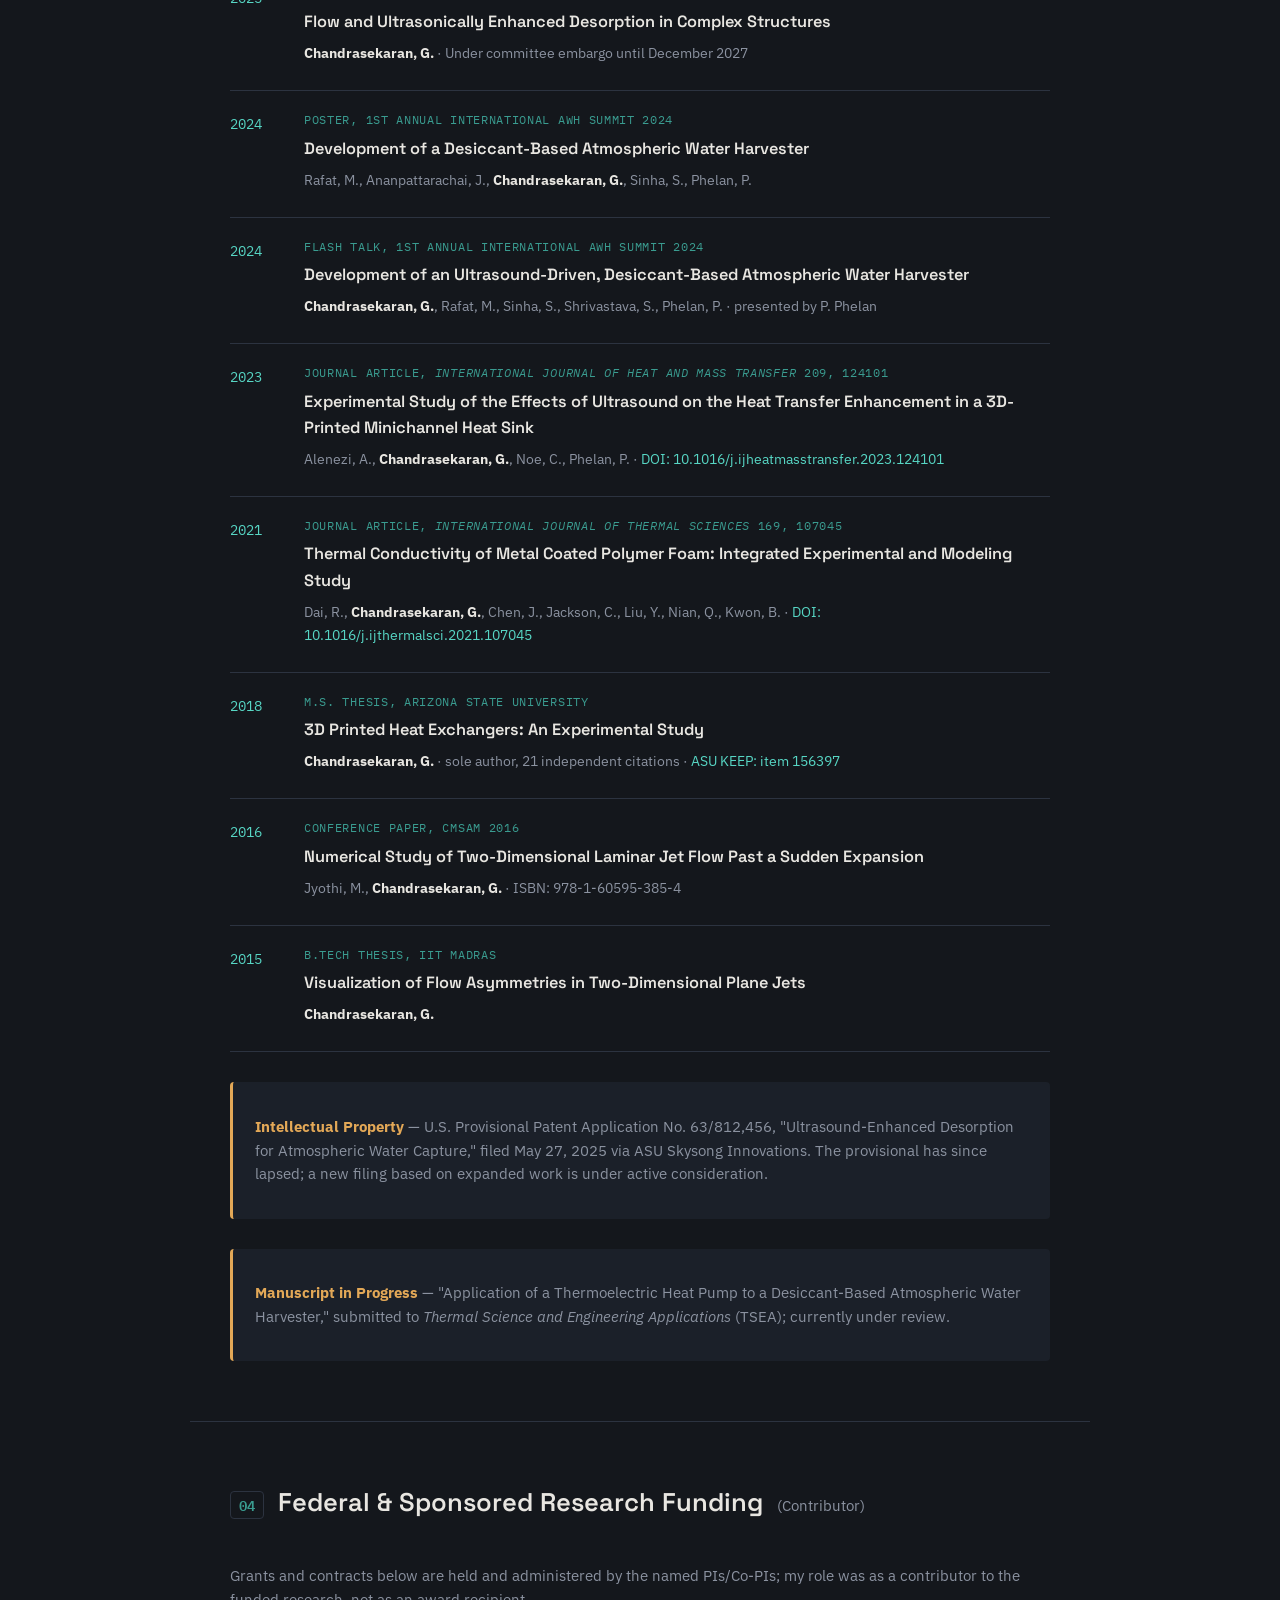
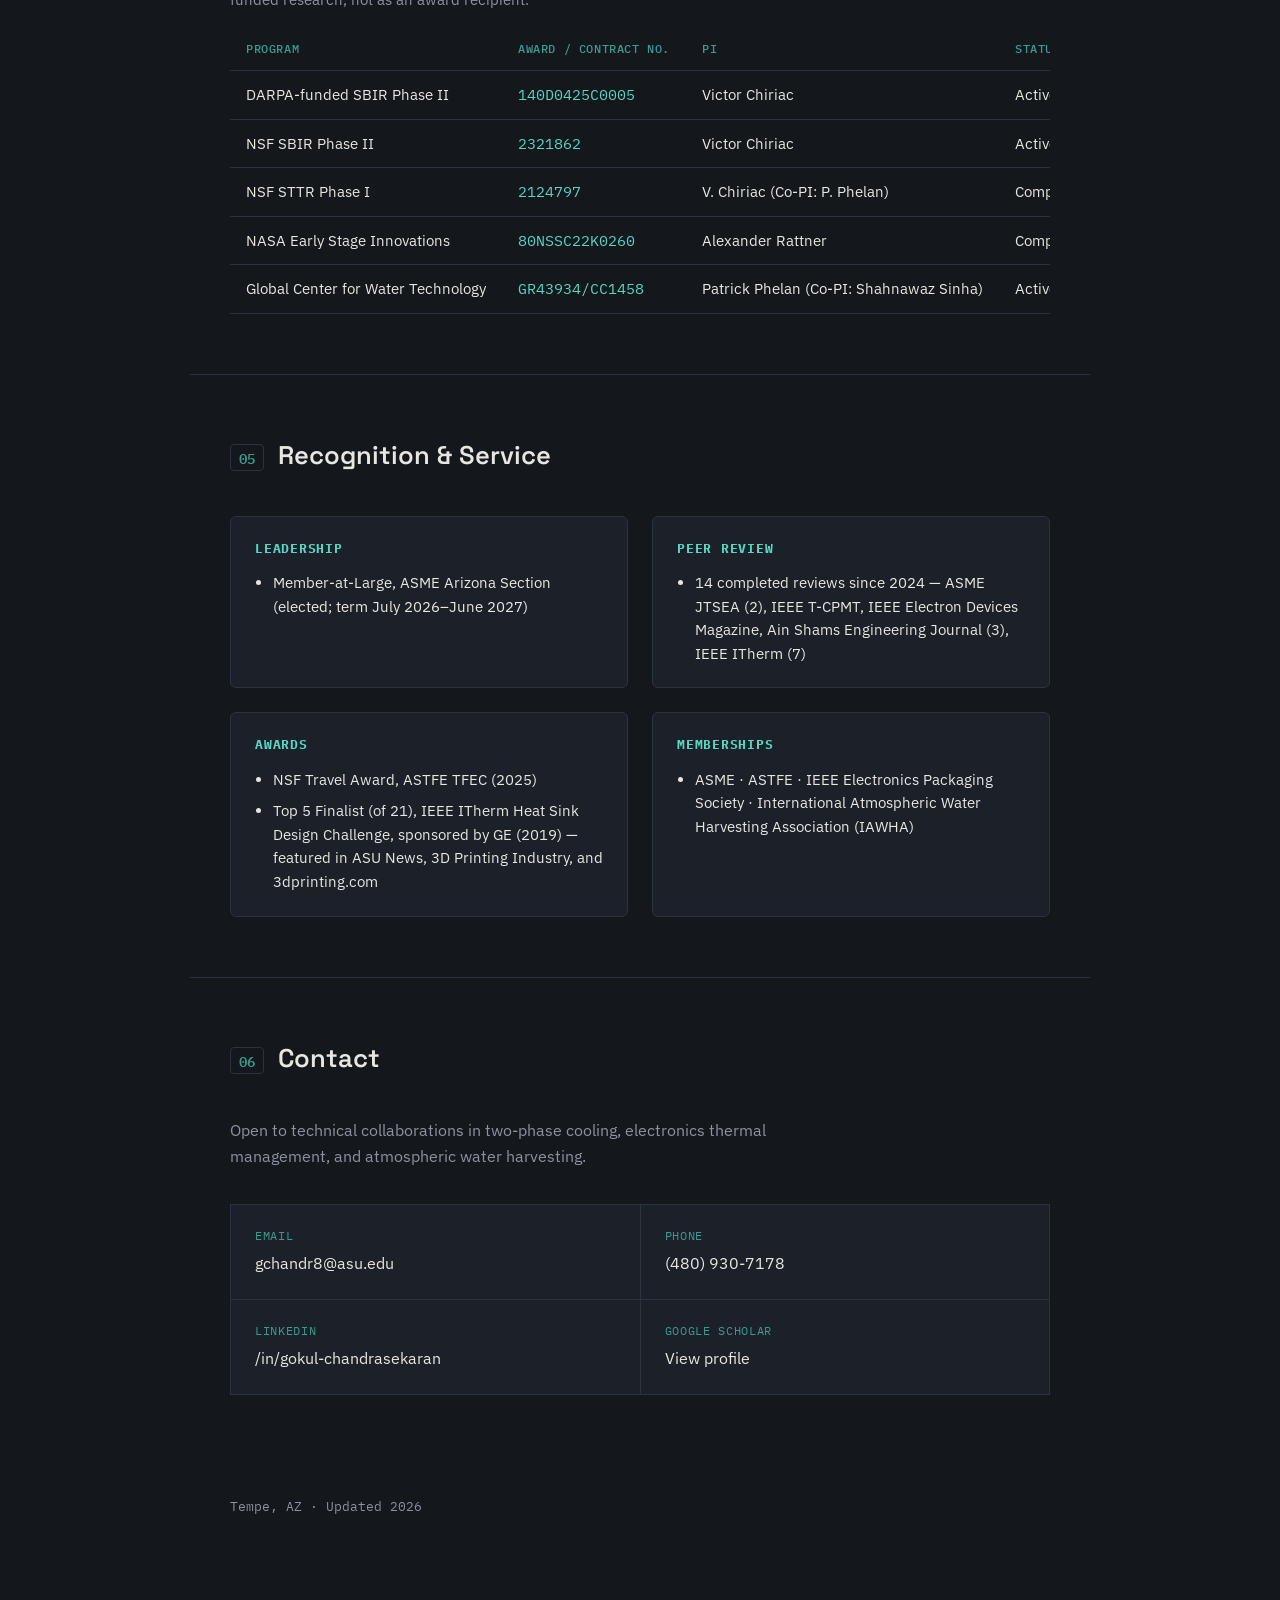
==== commit a7ba8b12: "Correct Experience timeline dates - Lead, Thermal Engineering: 2025- -> 2026- (actually started Jan " ====
--- a/index.html
+++ b/index.html
@@ -66,7 +66,7 @@
     <div class="timeline">
 
       <article class="entry">
-        <div class="entry-mark"><span>2025&ndash;</span></div>
+        <div class="entry-mark"><span>2026&ndash;</span></div>
         <div class="entry-body">
           <div class="entry-head">
             <h3>Lead, Thermal Engineering</h3>
@@ -109,7 +109,7 @@
       </article>
 
       <article class="entry">
-        <div class="entry-mark"><span>2023&ndash;</span></div>
+        <div class="entry-mark"><span>2023&ndash;26</span></div>
         <div class="entry-body">
           <div class="entry-head">
             <h3>Co-Founder &amp; Technical Lead</h3>
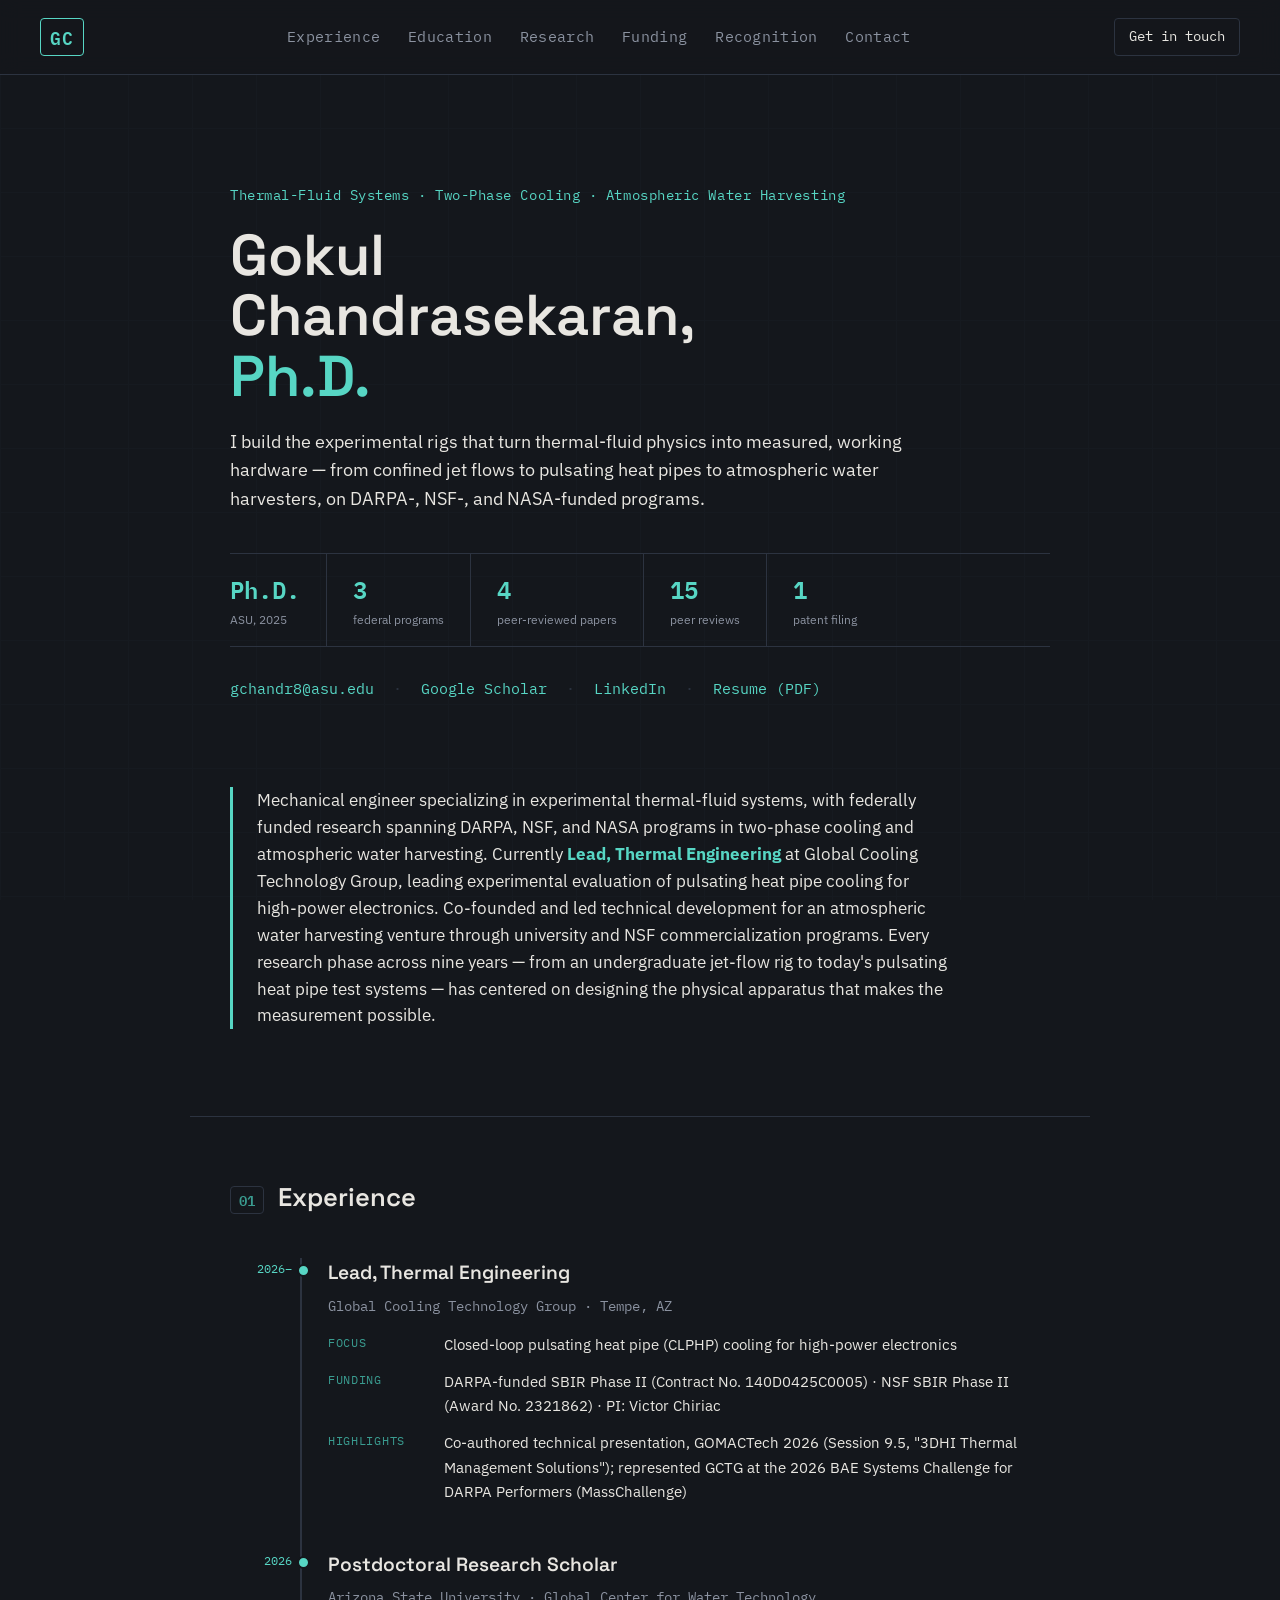
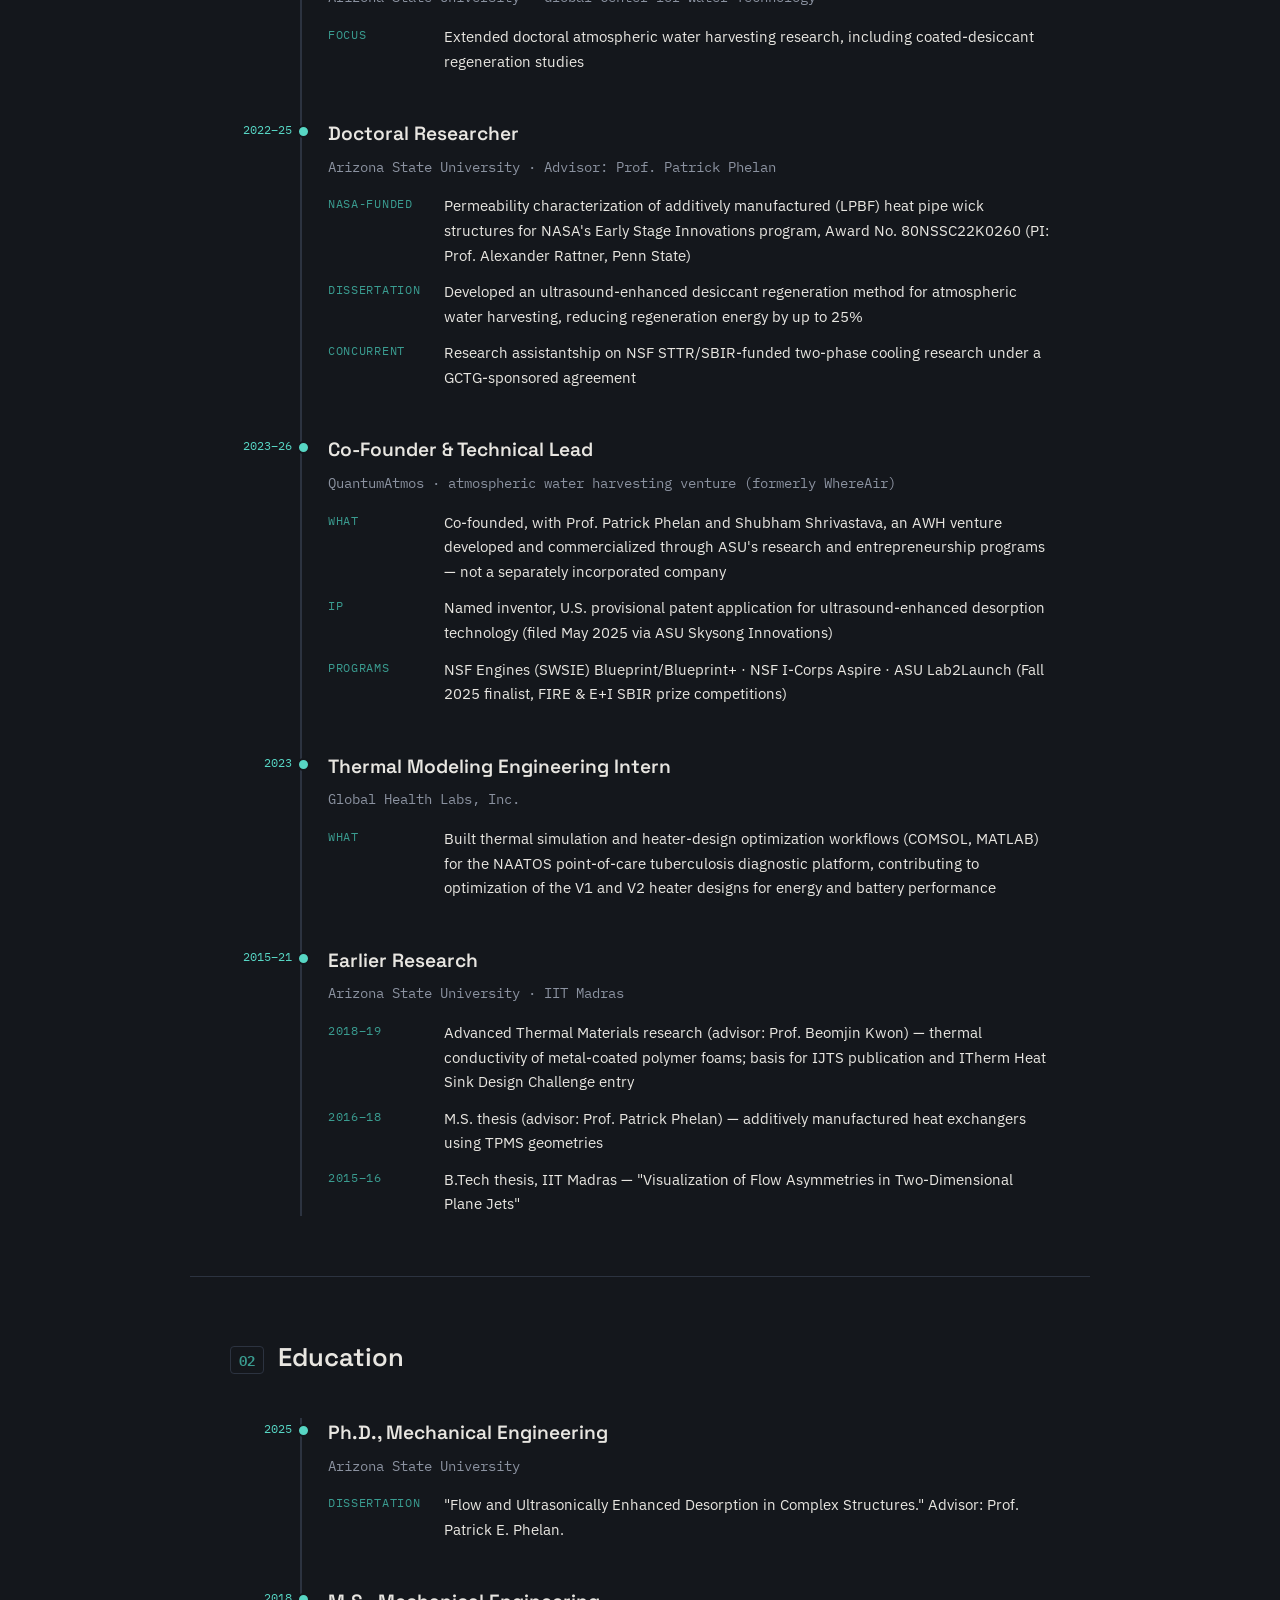
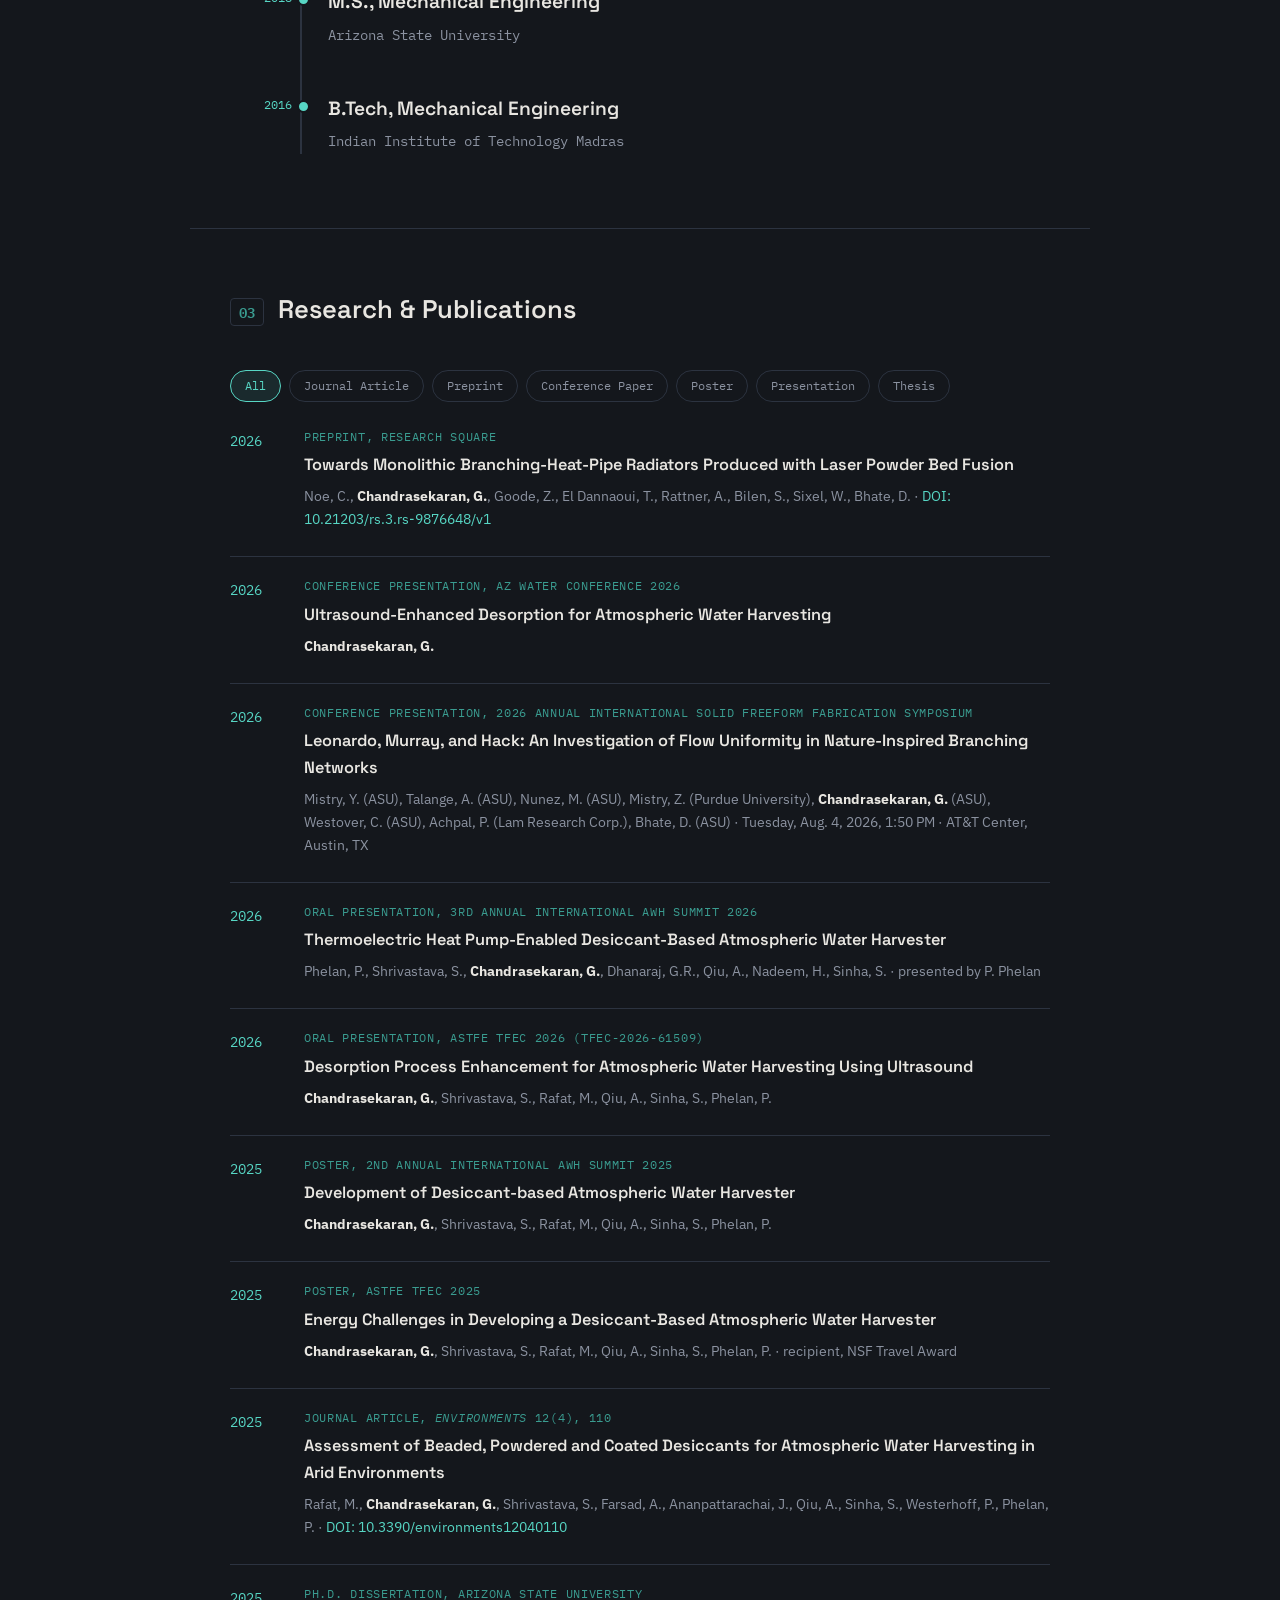
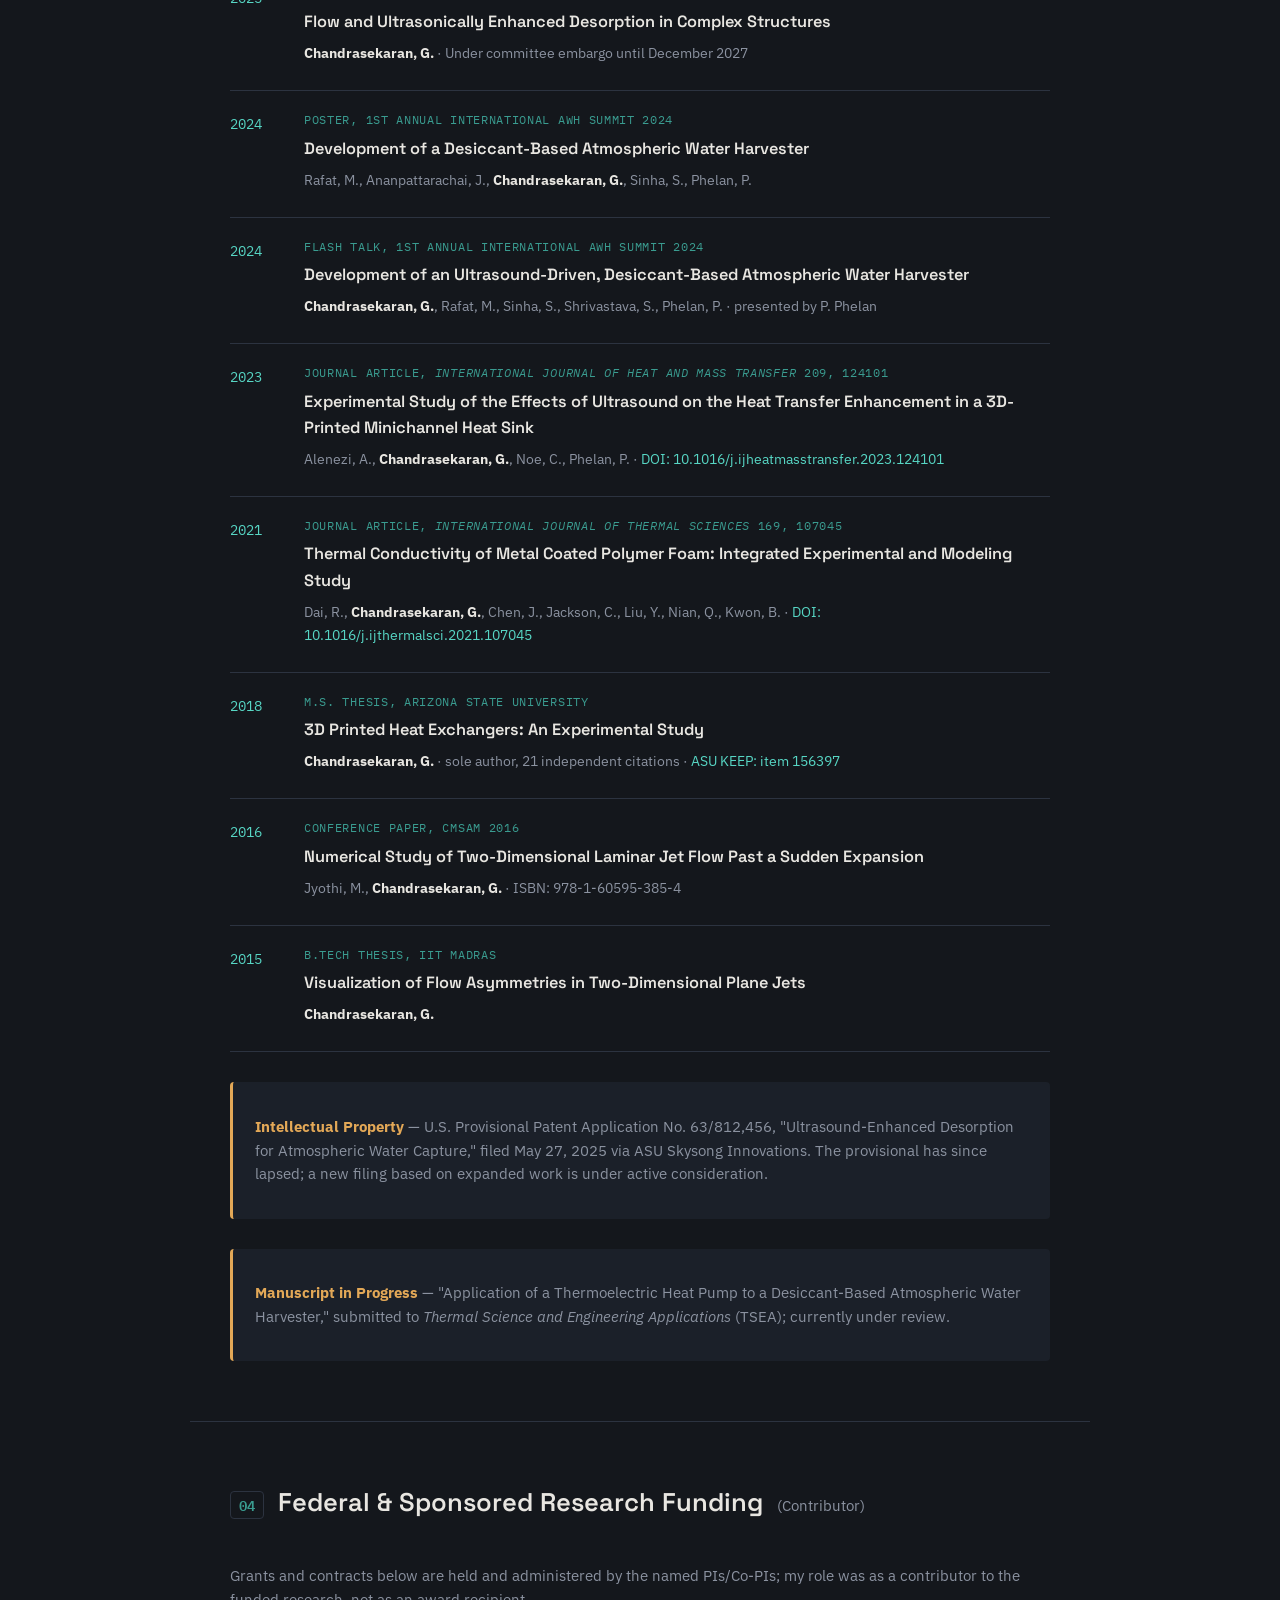
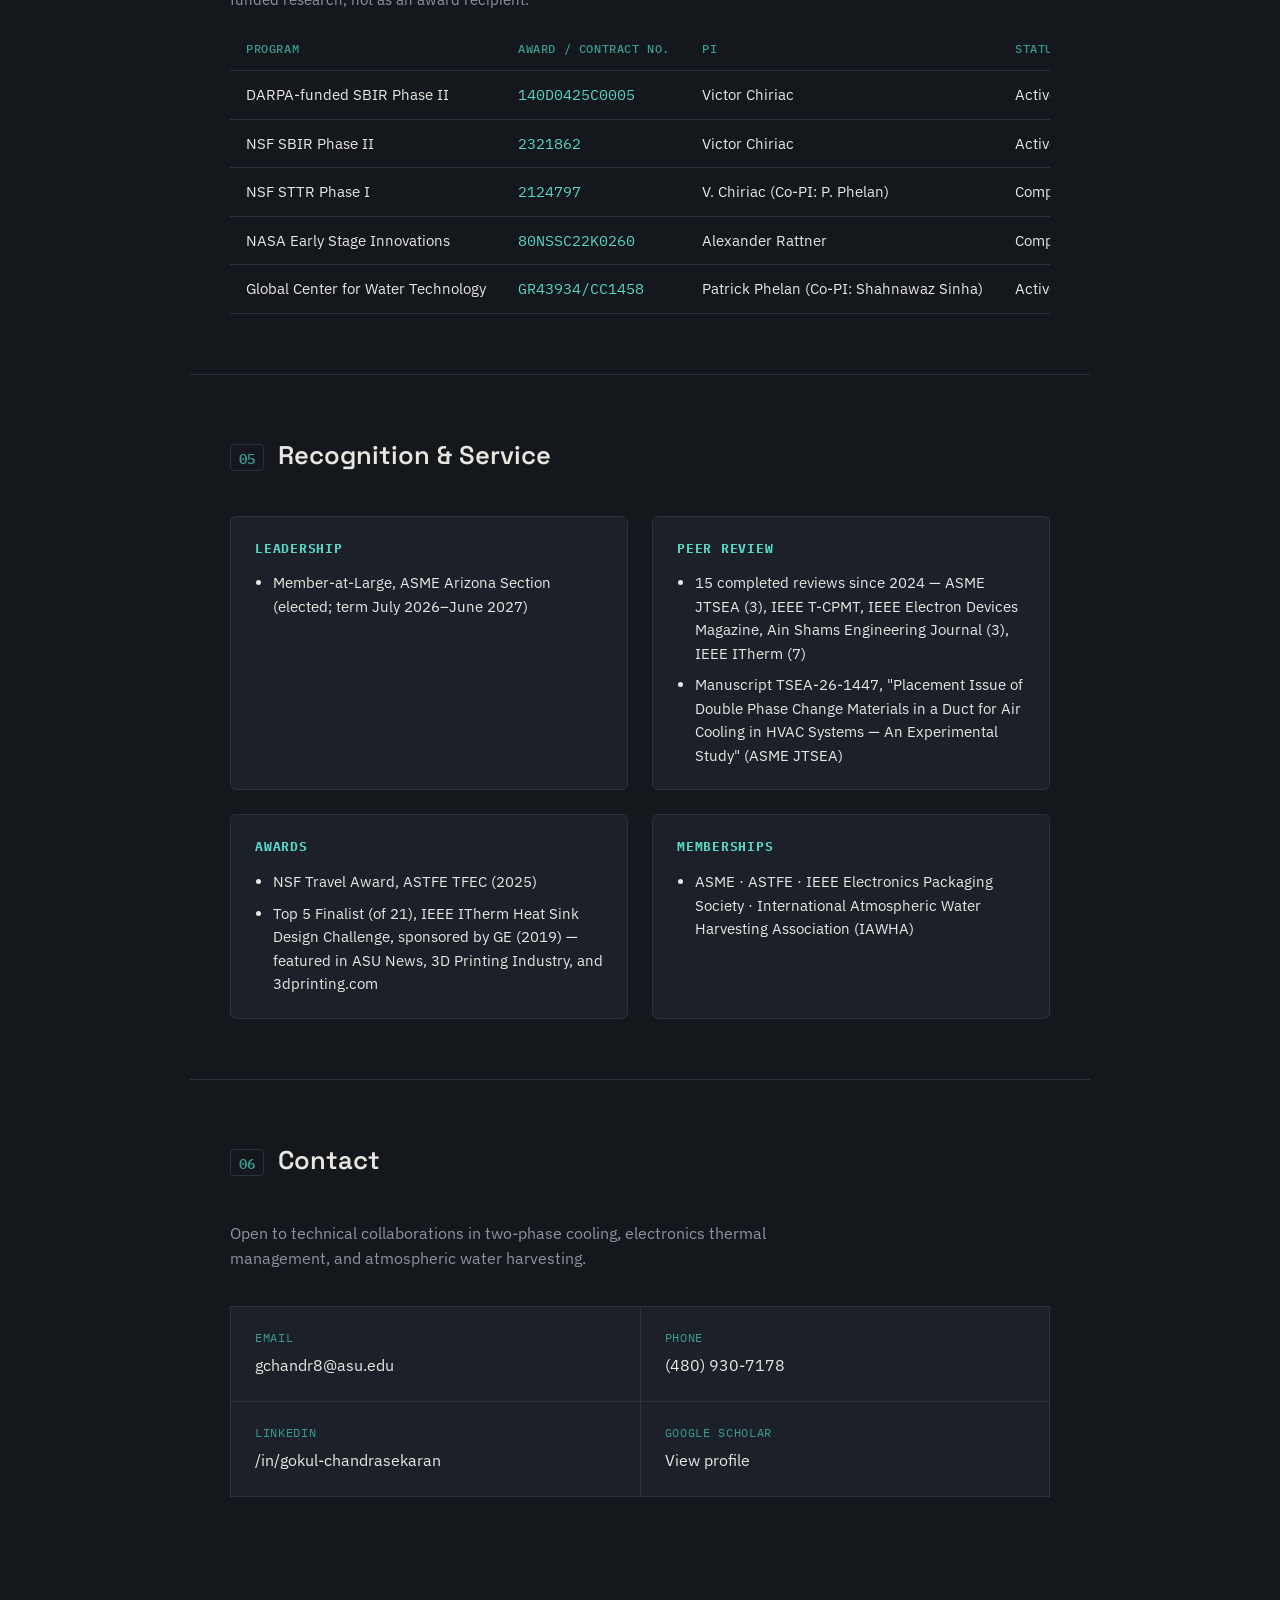
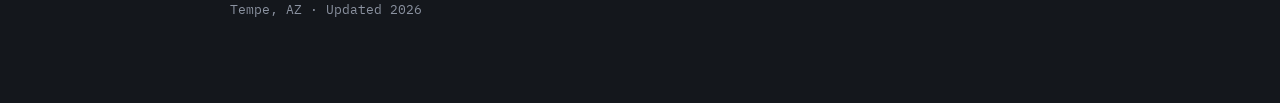
==== commit 92dc648f: "Update peer review count to 15 and add TSEA-26-1447 manuscript - Hero stat and Peer Review card: 13+" ====
--- a/index.html
+++ b/index.html
@@ -39,7 +39,7 @@
       <div class="stat"><span class="stat-num">Ph.D.</span><span class="stat-label">ASU, 2025</span></div>
       <div class="stat"><span class="stat-num">3</span><span class="stat-label">federal programs</span></div>
       <div class="stat"><span class="stat-num">4</span><span class="stat-label">peer-reviewed papers</span></div>
-      <div class="stat"><span class="stat-num">13+</span><span class="stat-label">peer reviews</span></div>
+      <div class="stat"><span class="stat-num">15</span><span class="stat-label">peer reviews</span></div>
       <div class="stat"><span class="stat-num">1</span><span class="stat-label">patent filing</span></div>
     </div>
 
@@ -418,7 +418,8 @@
       <div class="rec-card">
         <h3>Peer Review</h3>
         <ul>
-          <li>14 completed reviews since 2024 &mdash; ASME JTSEA (2), IEEE T-CPMT, IEEE Electron Devices Magazine, Ain Shams Engineering Journal (3), IEEE ITherm (7)</li>
+          <li>15 completed reviews since 2024 &mdash; ASME JTSEA (3), IEEE T-CPMT, IEEE Electron Devices Magazine, Ain Shams Engineering Journal (3), IEEE ITherm (7)</li>
+          <li>Manuscript TSEA-26-1447, "Placement Issue of Double Phase Change Materials in a Duct for Air Cooling in HVAC Systems &mdash; An Experimental Study" (ASME JTSEA)</li>
         </ul>
       </div>
       <div class="rec-card">
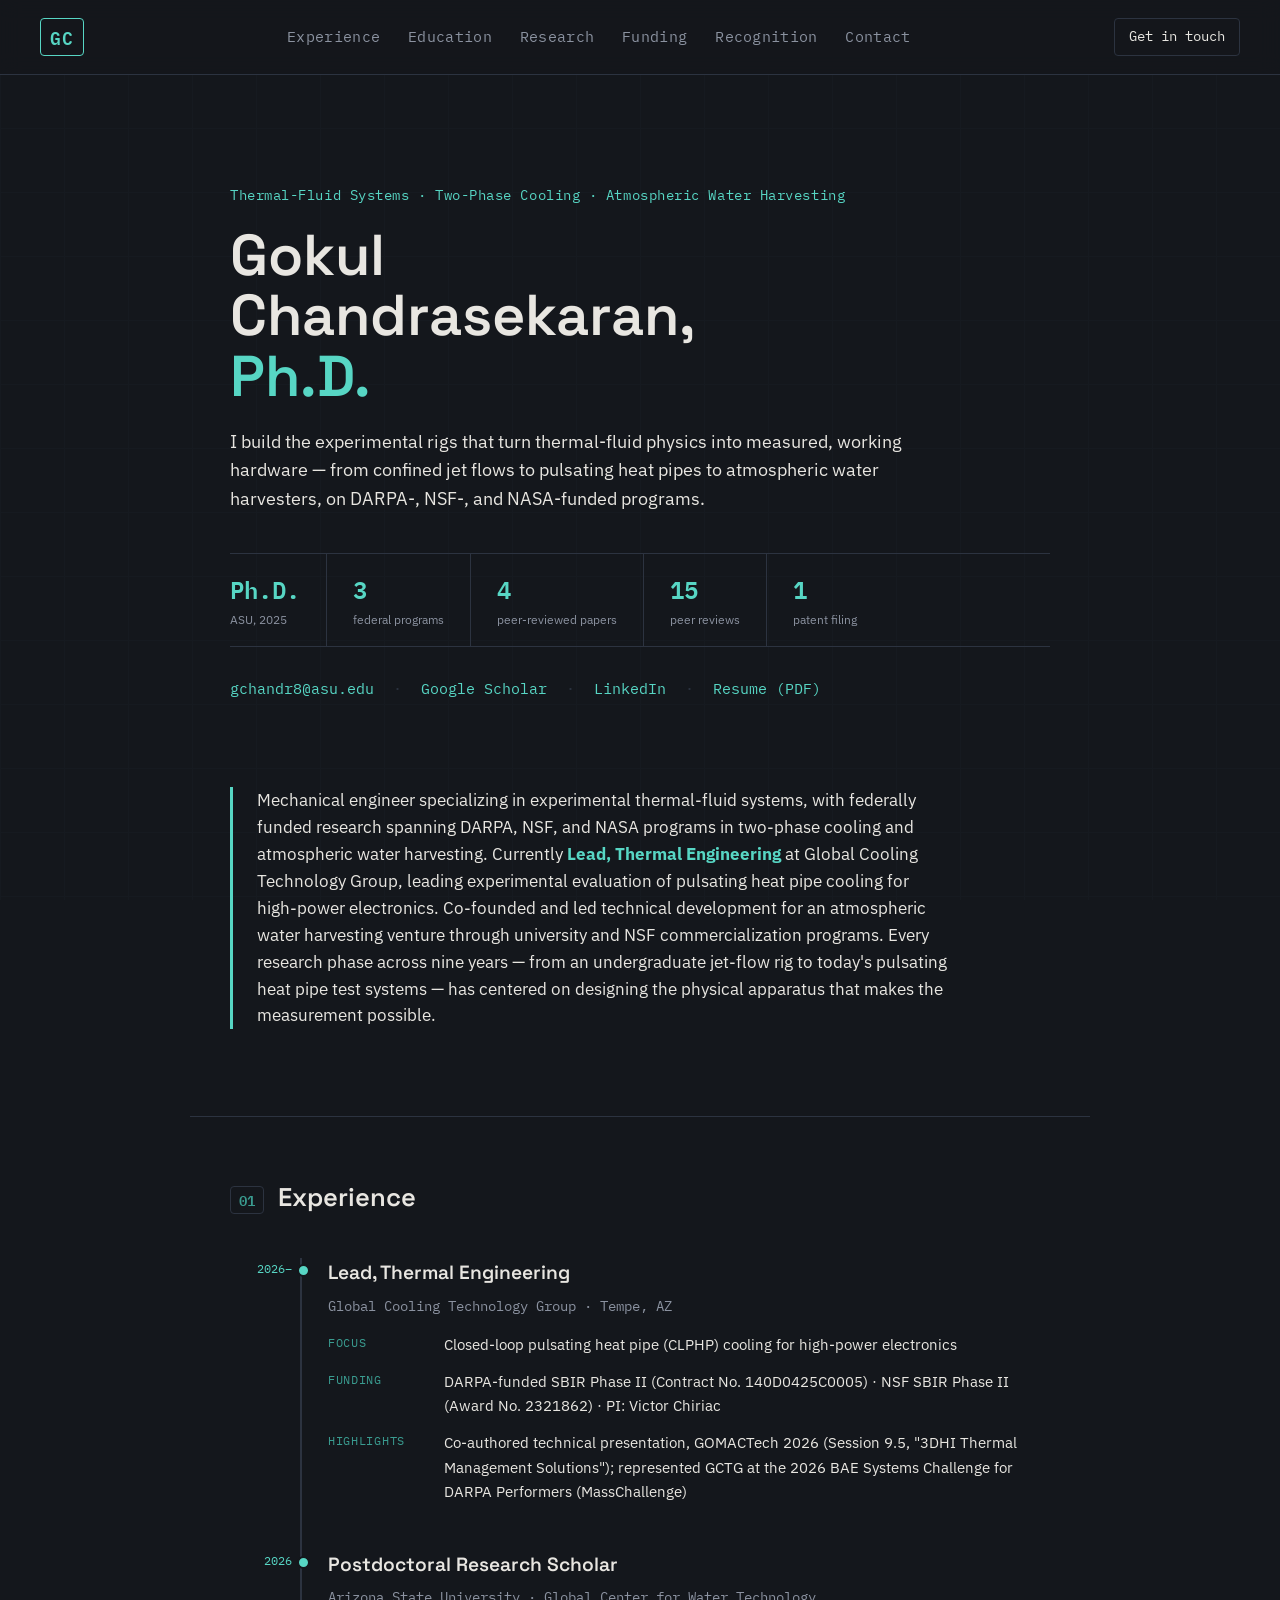
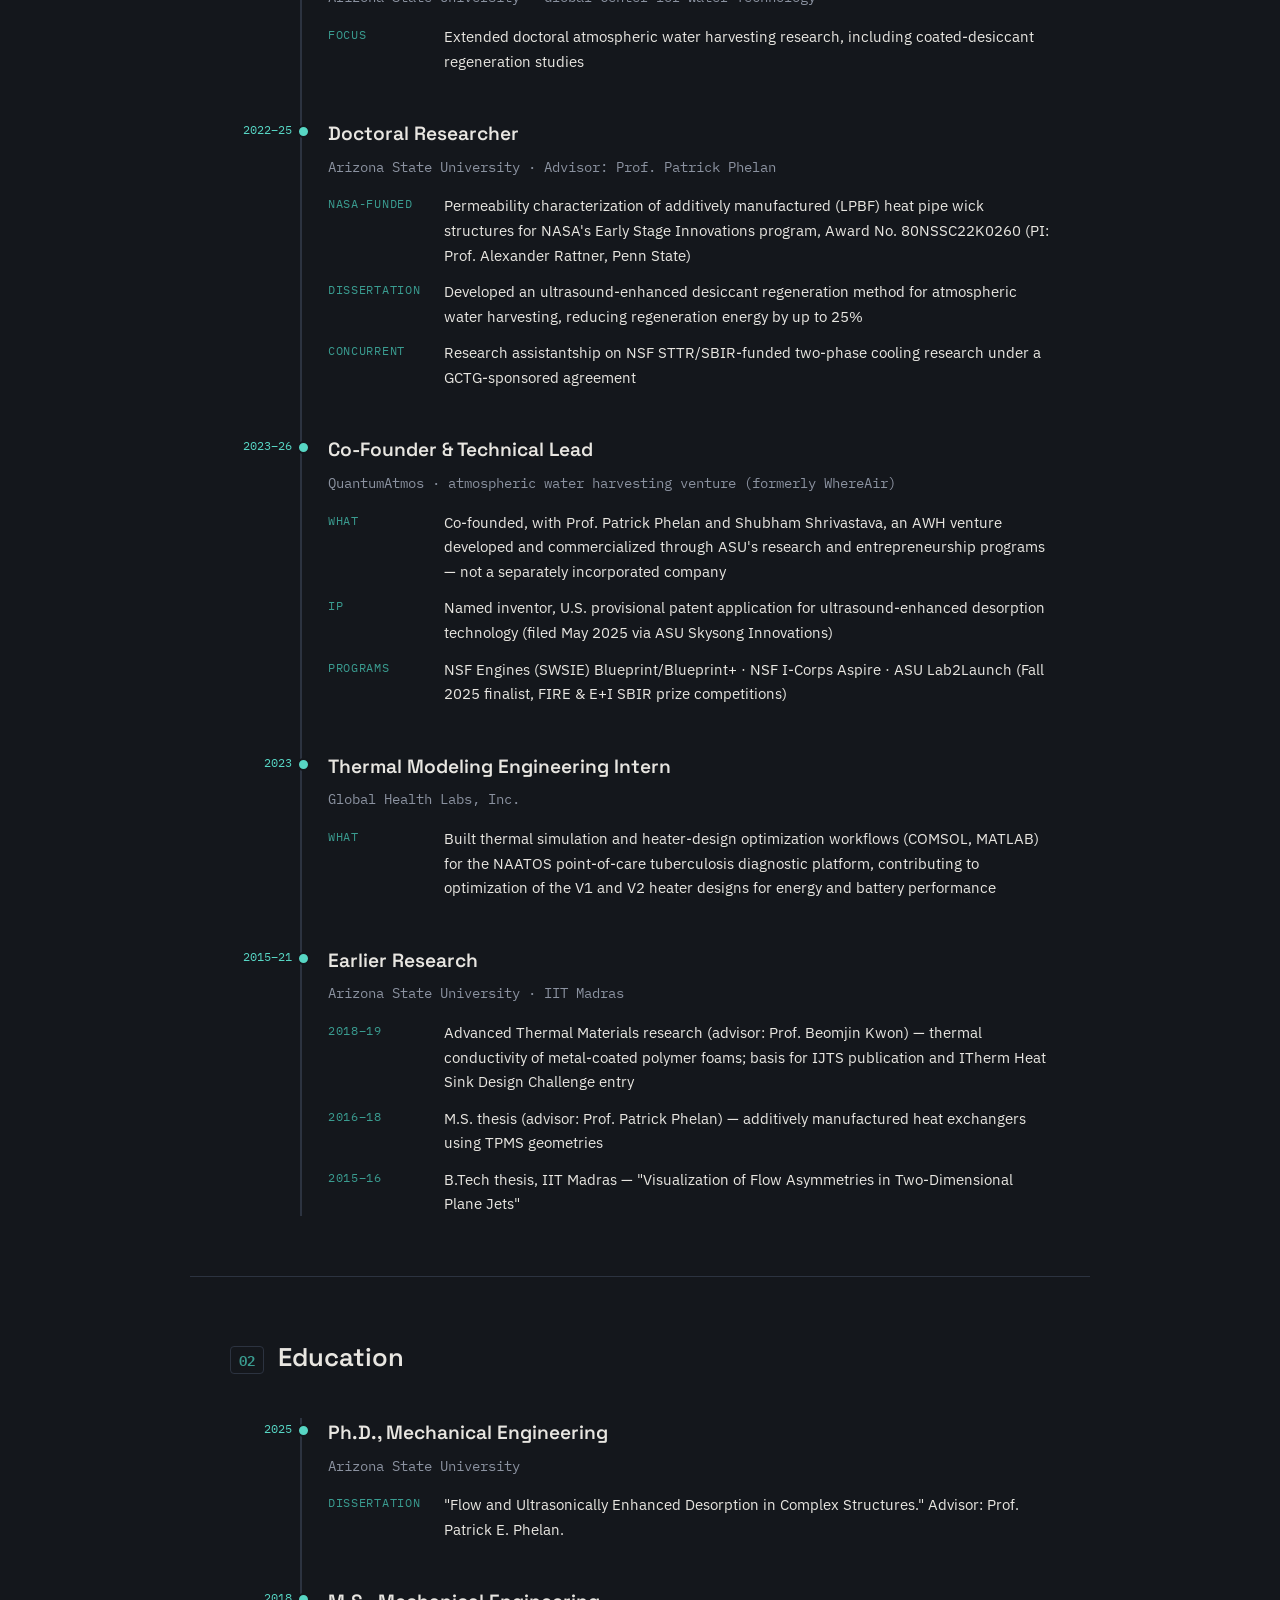
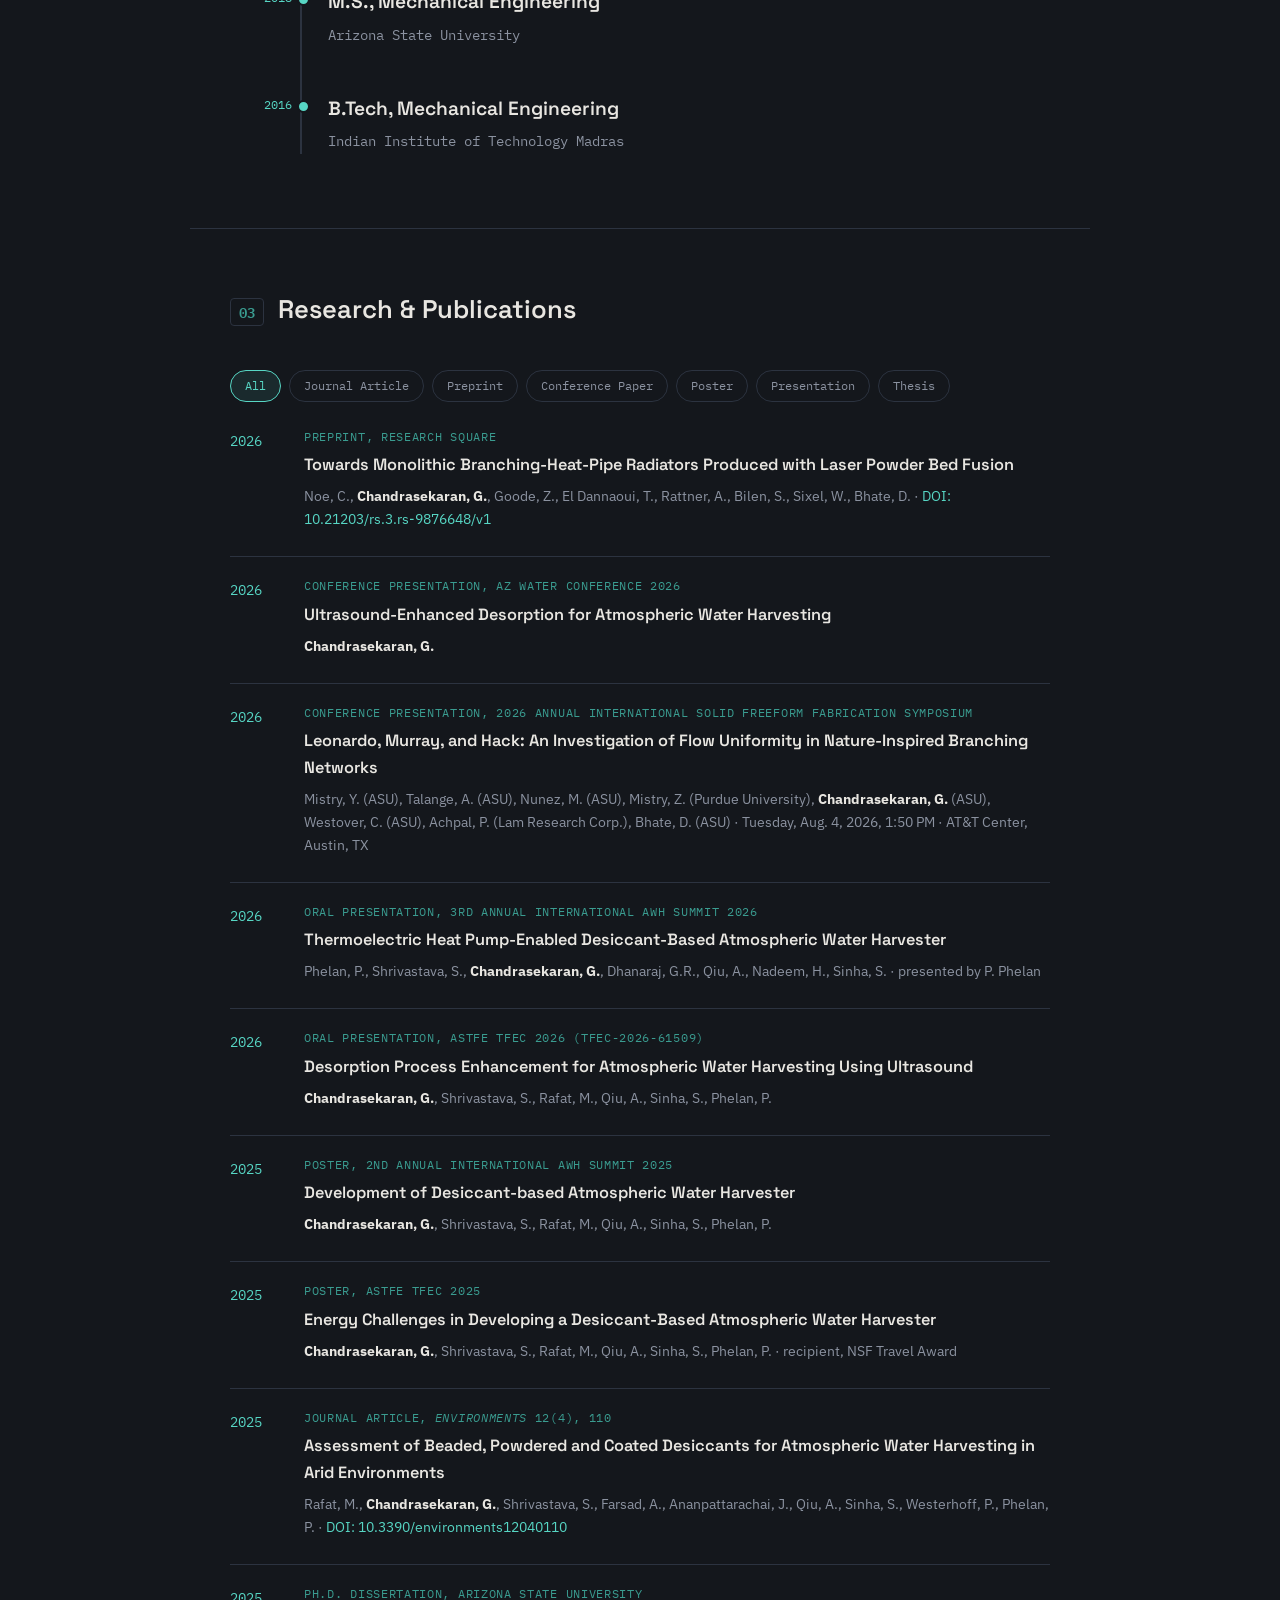
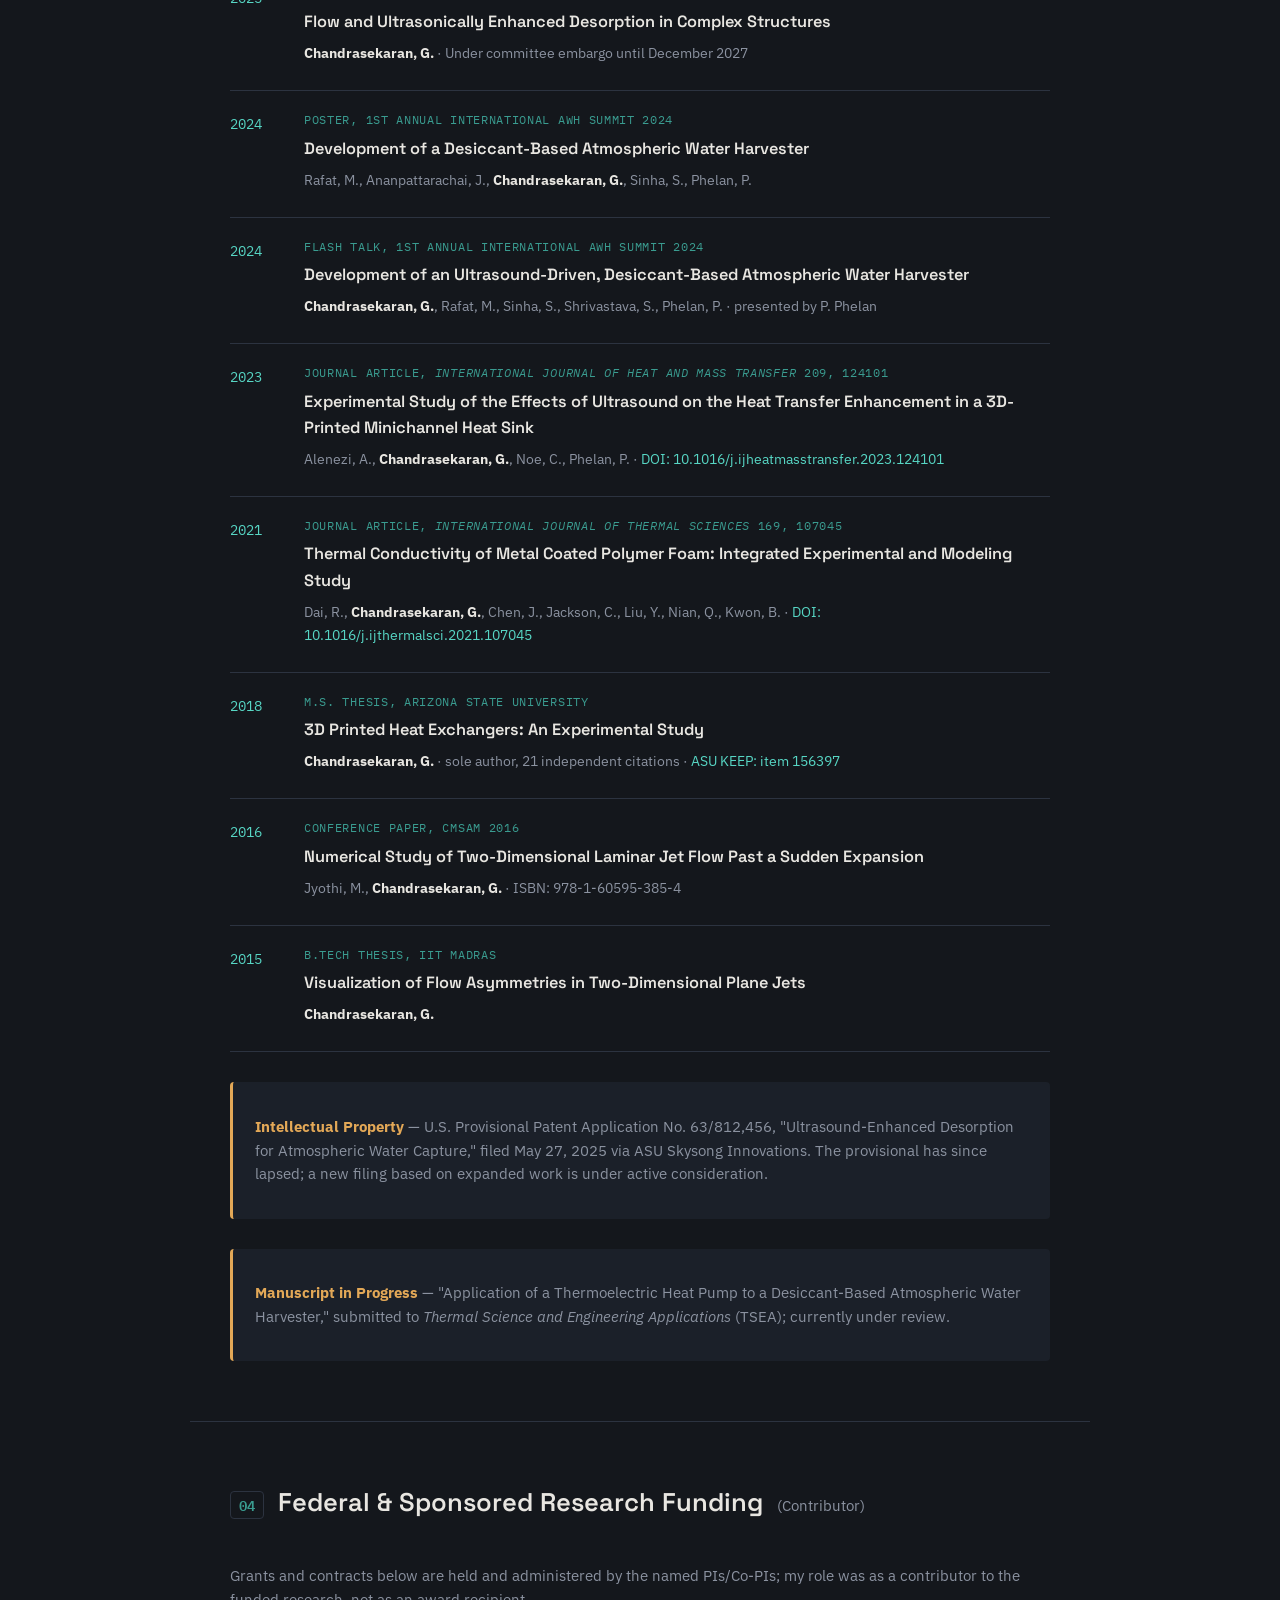
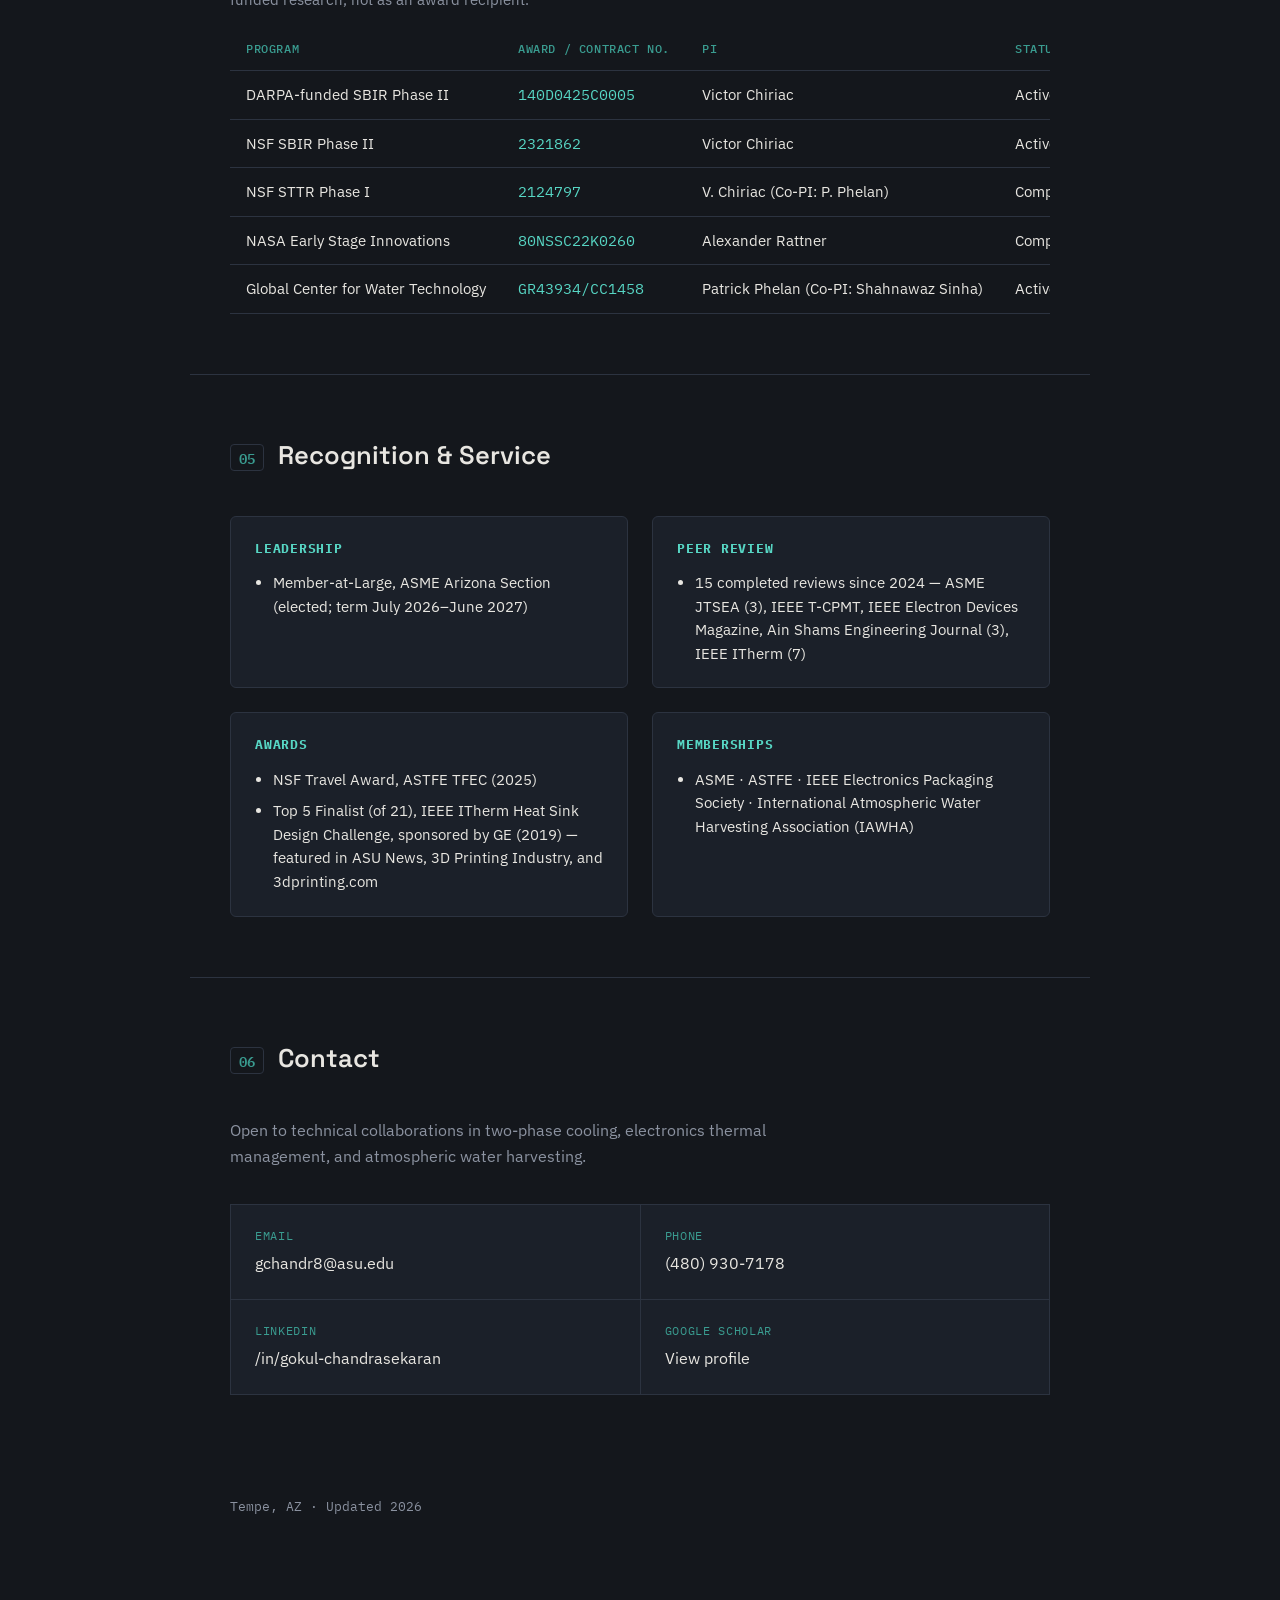
==== commit 37eb53c3: "Remove manuscript title/ID from Peer Review card" ====
--- a/index.html
+++ b/index.html
@@ -419,7 +419,6 @@
         <h3>Peer Review</h3>
         <ul>
           <li>15 completed reviews since 2024 &mdash; ASME JTSEA (3), IEEE T-CPMT, IEEE Electron Devices Magazine, Ain Shams Engineering Journal (3), IEEE ITherm (7)</li>
-          <li>Manuscript TSEA-26-1447, "Placement Issue of Double Phase Change Materials in a Duct for Air Cooling in HVAC Systems &mdash; An Experimental Study" (ASME JTSEA)</li>
         </ul>
       </div>
       <div class="rec-card">
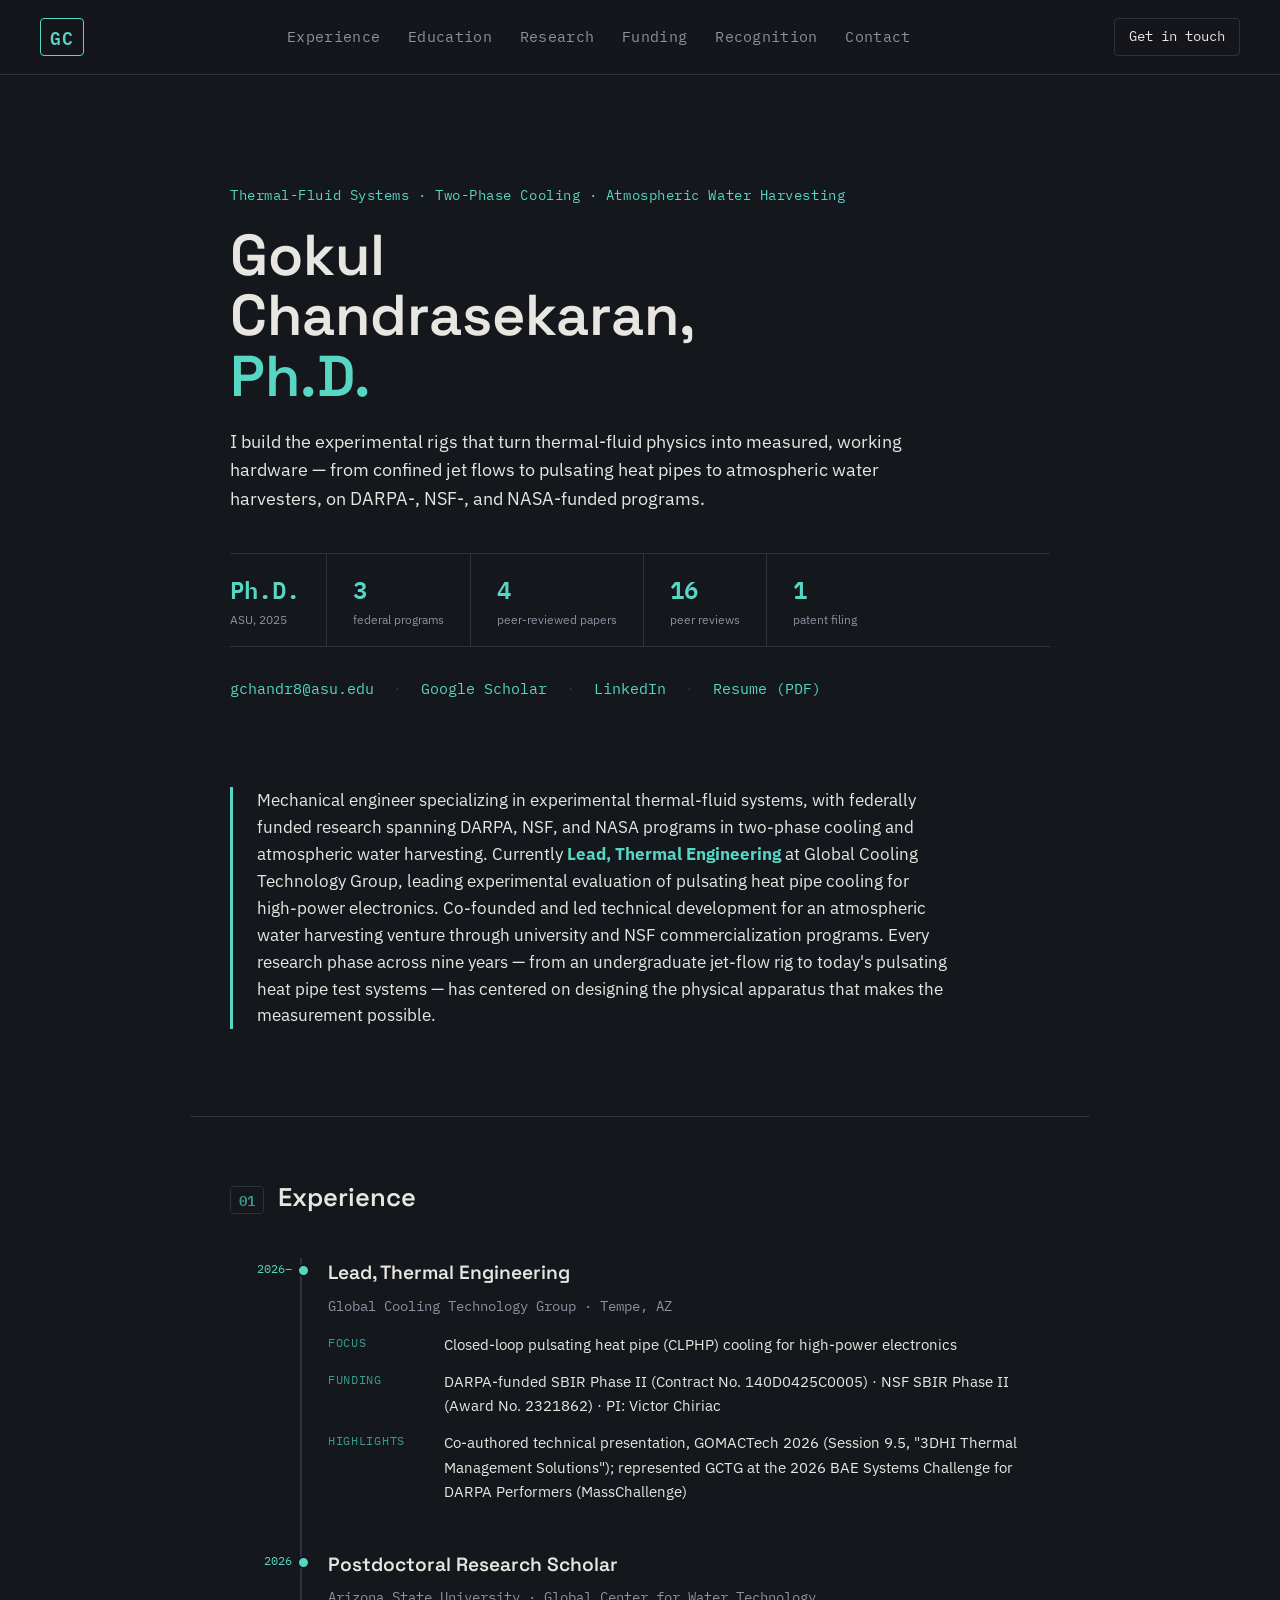
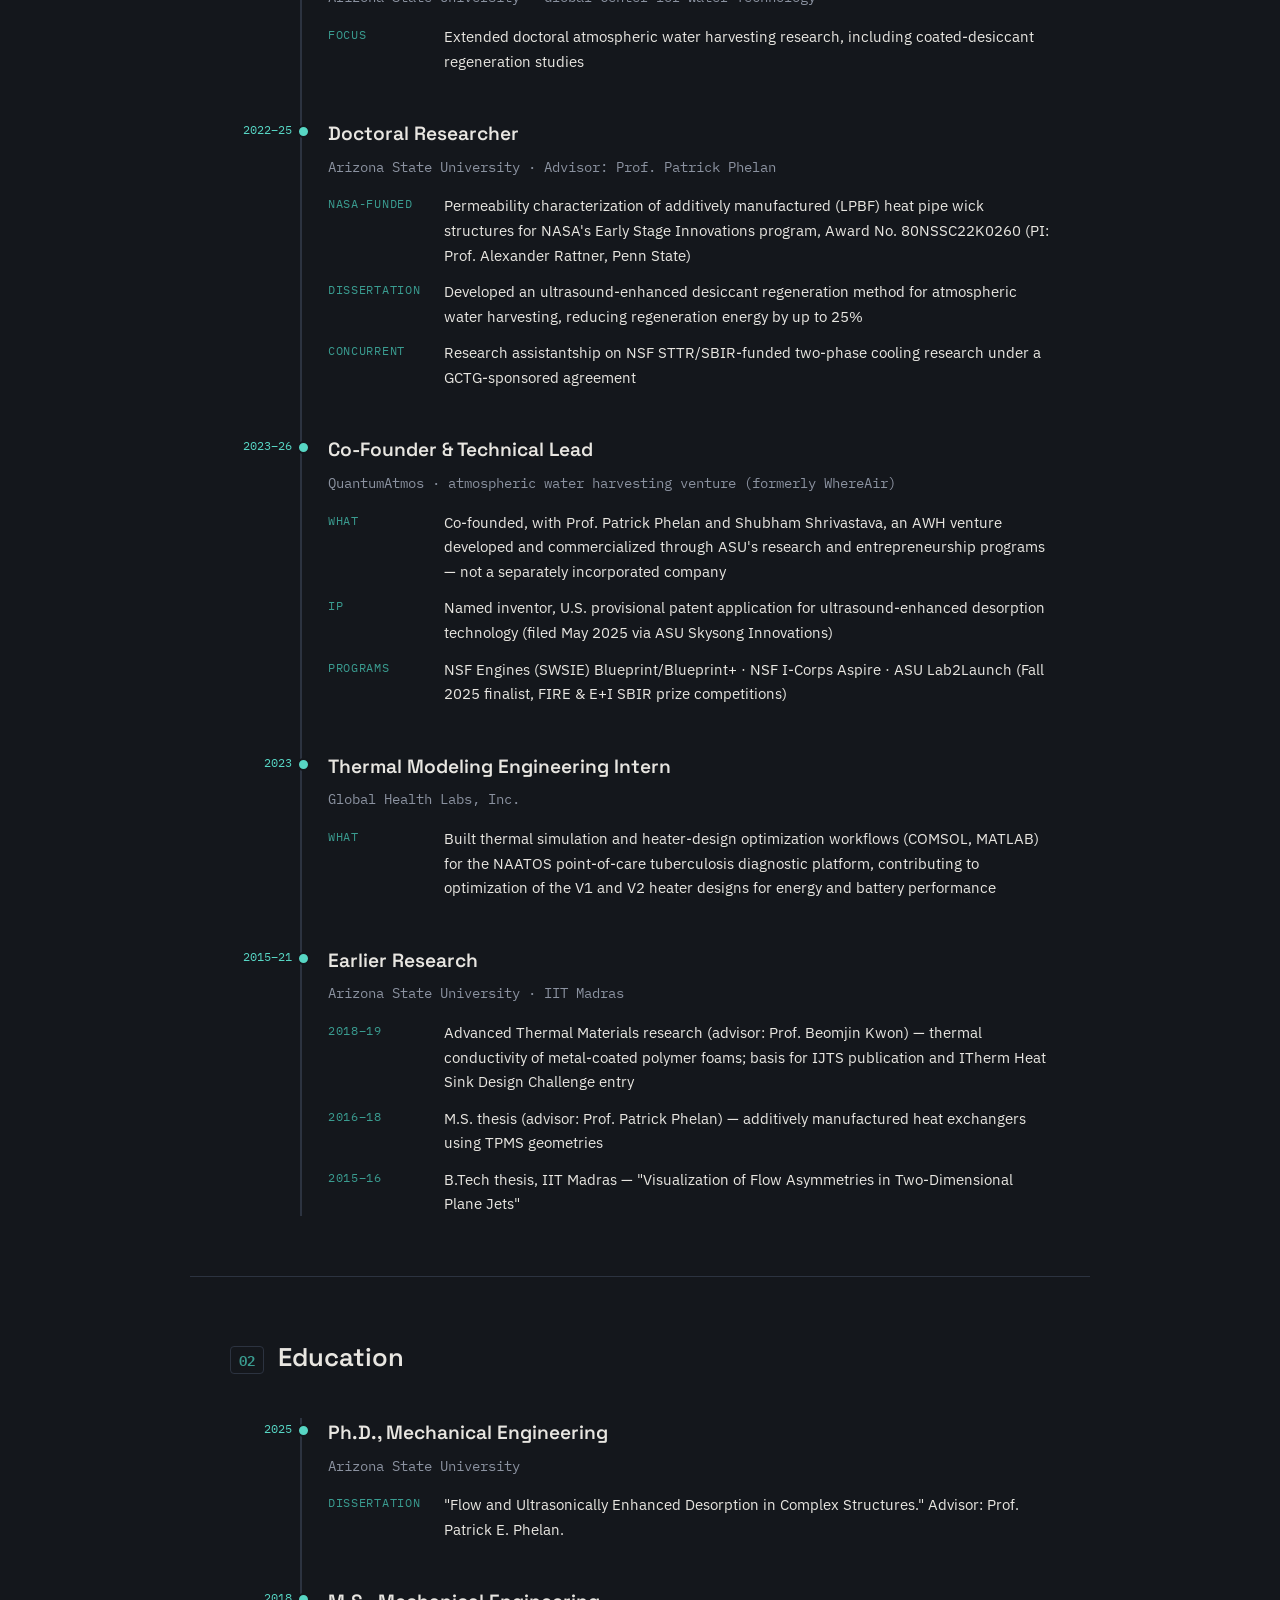
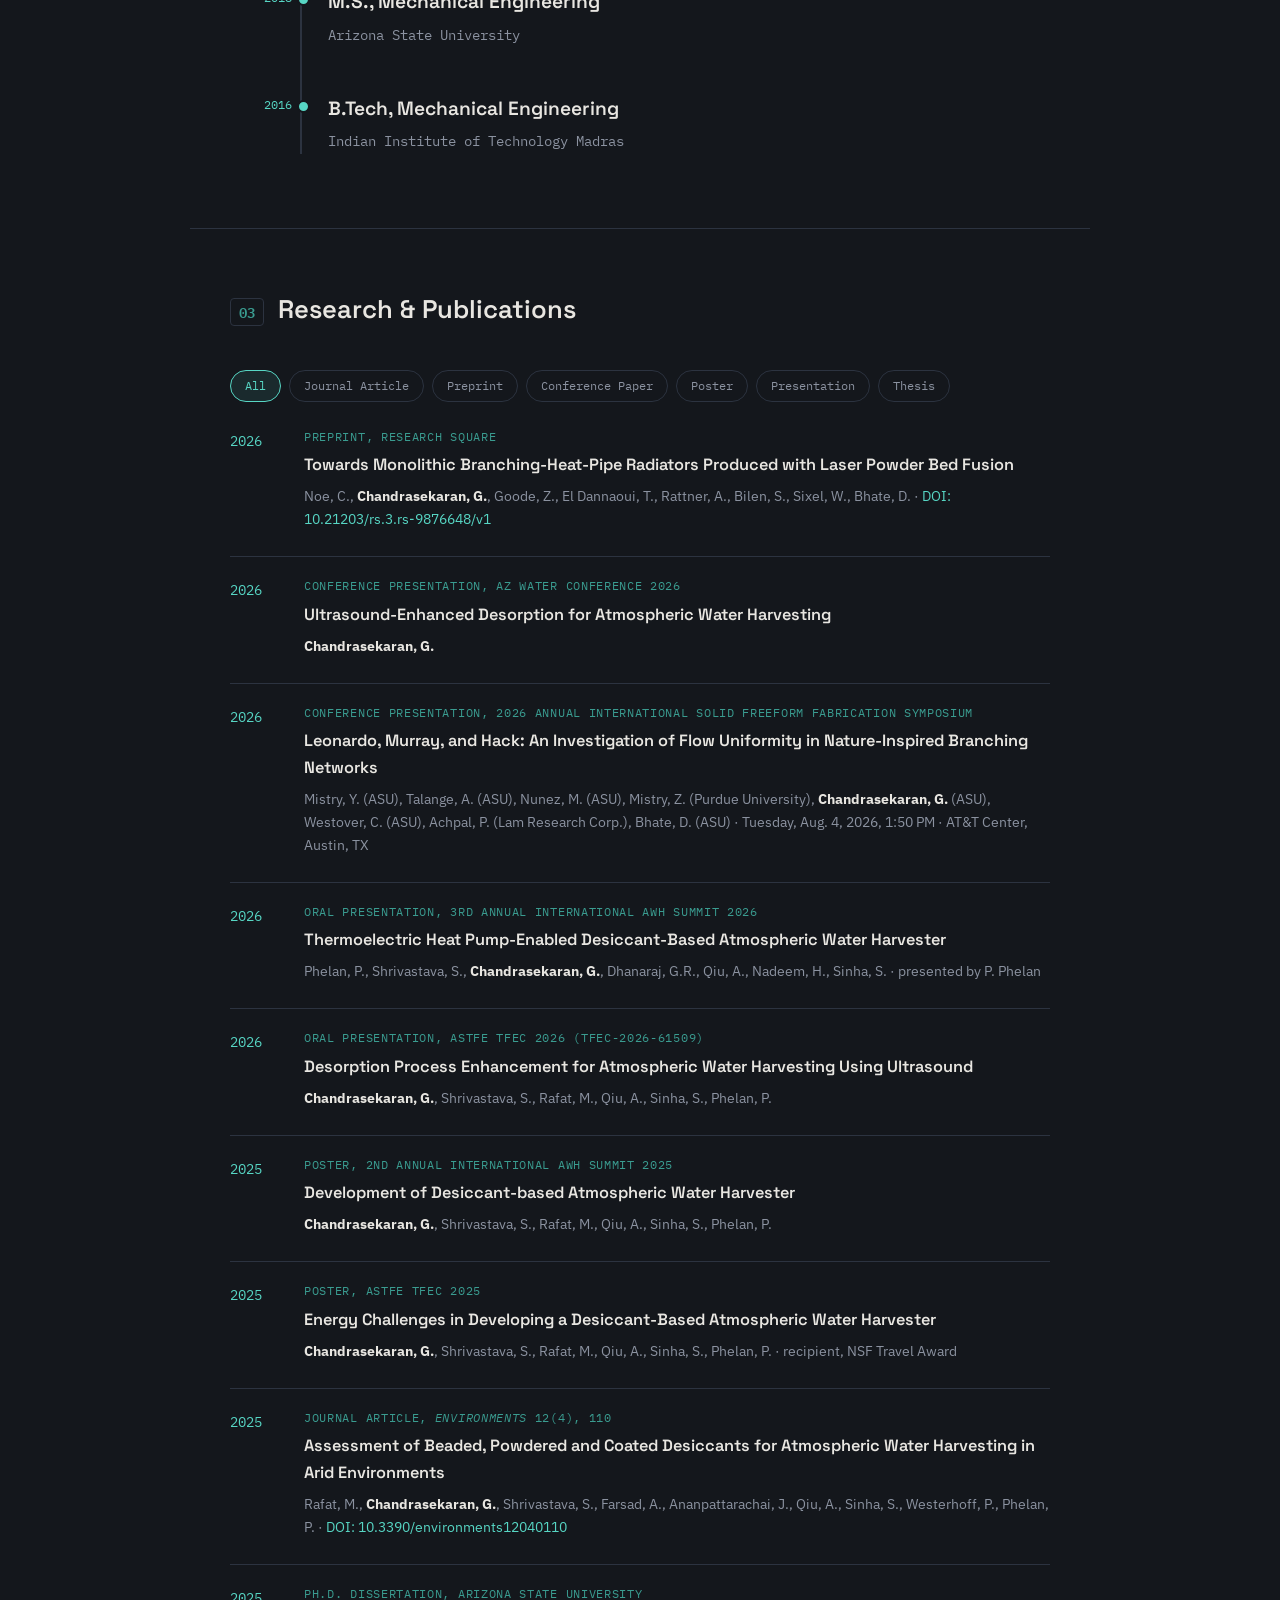
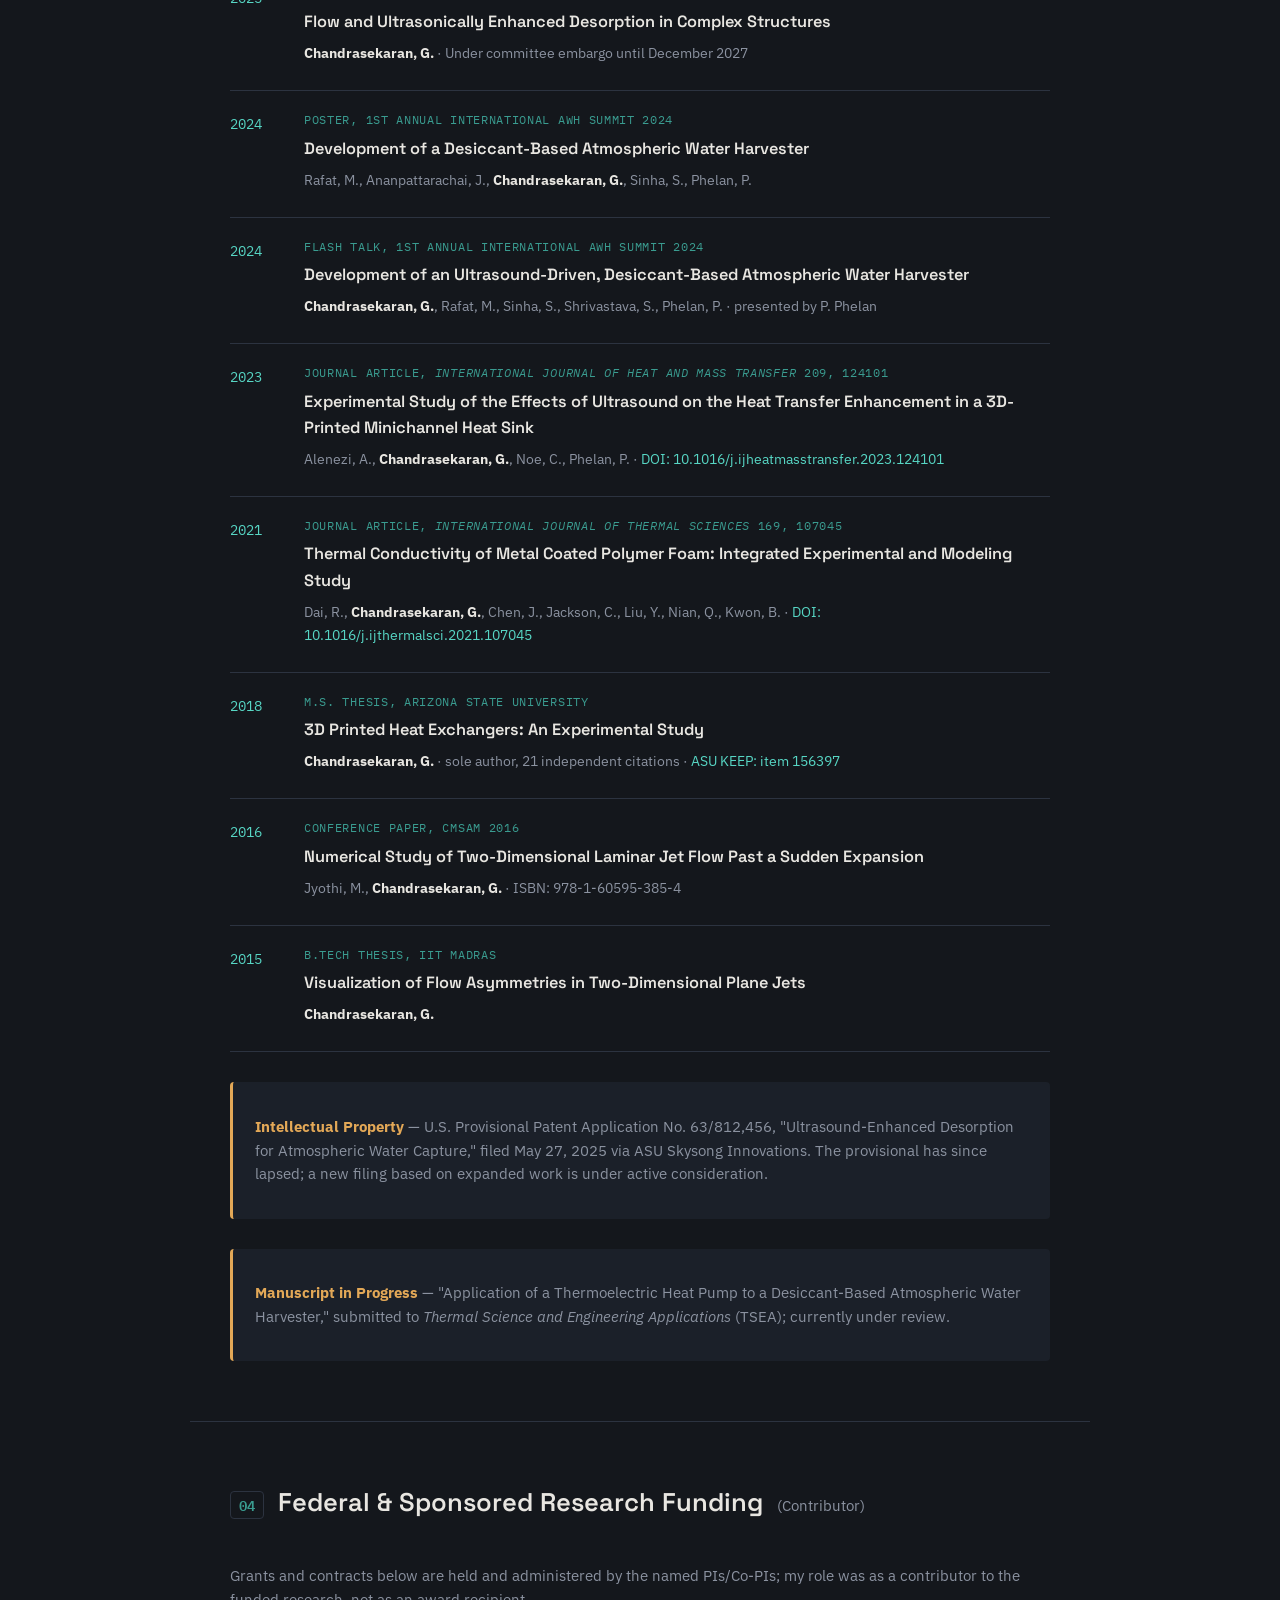
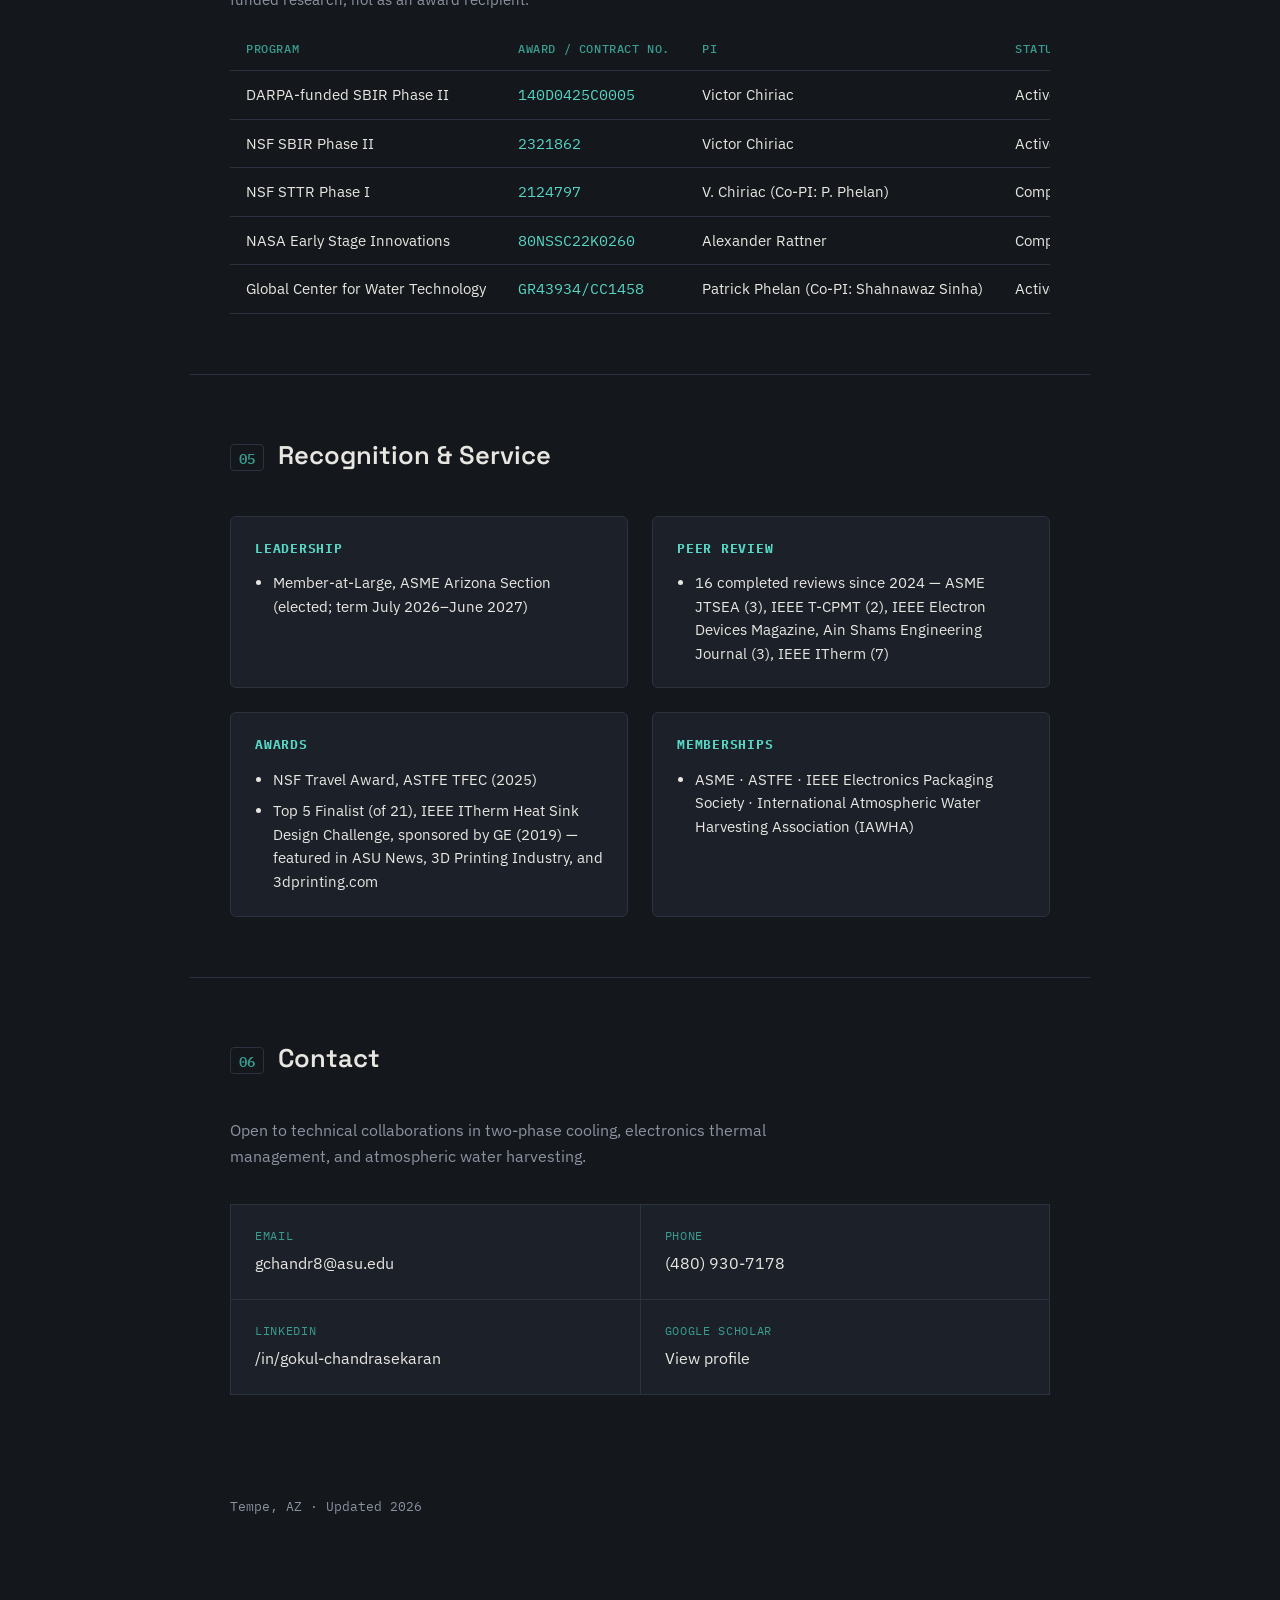
==== commit 6e7b8eb6: "Update peer review count to 16 - Hero stat and Peer Review card: 15 -> 16 completed reviews since 20" ====
--- a/index.html
+++ b/index.html
@@ -39,7 +39,7 @@
       <div class="stat"><span class="stat-num">Ph.D.</span><span class="stat-label">ASU, 2025</span></div>
       <div class="stat"><span class="stat-num">3</span><span class="stat-label">federal programs</span></div>
       <div class="stat"><span class="stat-num">4</span><span class="stat-label">peer-reviewed papers</span></div>
-      <div class="stat"><span class="stat-num">15</span><span class="stat-label">peer reviews</span></div>
+      <div class="stat"><span class="stat-num">16</span><span class="stat-label">peer reviews</span></div>
       <div class="stat"><span class="stat-num">1</span><span class="stat-label">patent filing</span></div>
     </div>
 
@@ -418,7 +418,7 @@
       <div class="rec-card">
         <h3>Peer Review</h3>
         <ul>
-          <li>15 completed reviews since 2024 &mdash; ASME JTSEA (3), IEEE T-CPMT, IEEE Electron Devices Magazine, Ain Shams Engineering Journal (3), IEEE ITherm (7)</li>
+          <li>16 completed reviews since 2024 &mdash; ASME JTSEA (3), IEEE T-CPMT (2), IEEE Electron Devices Magazine, Ain Shams Engineering Journal (3), IEEE ITherm (7)</li>
         </ul>
       </div>
       <div class="rec-card">
